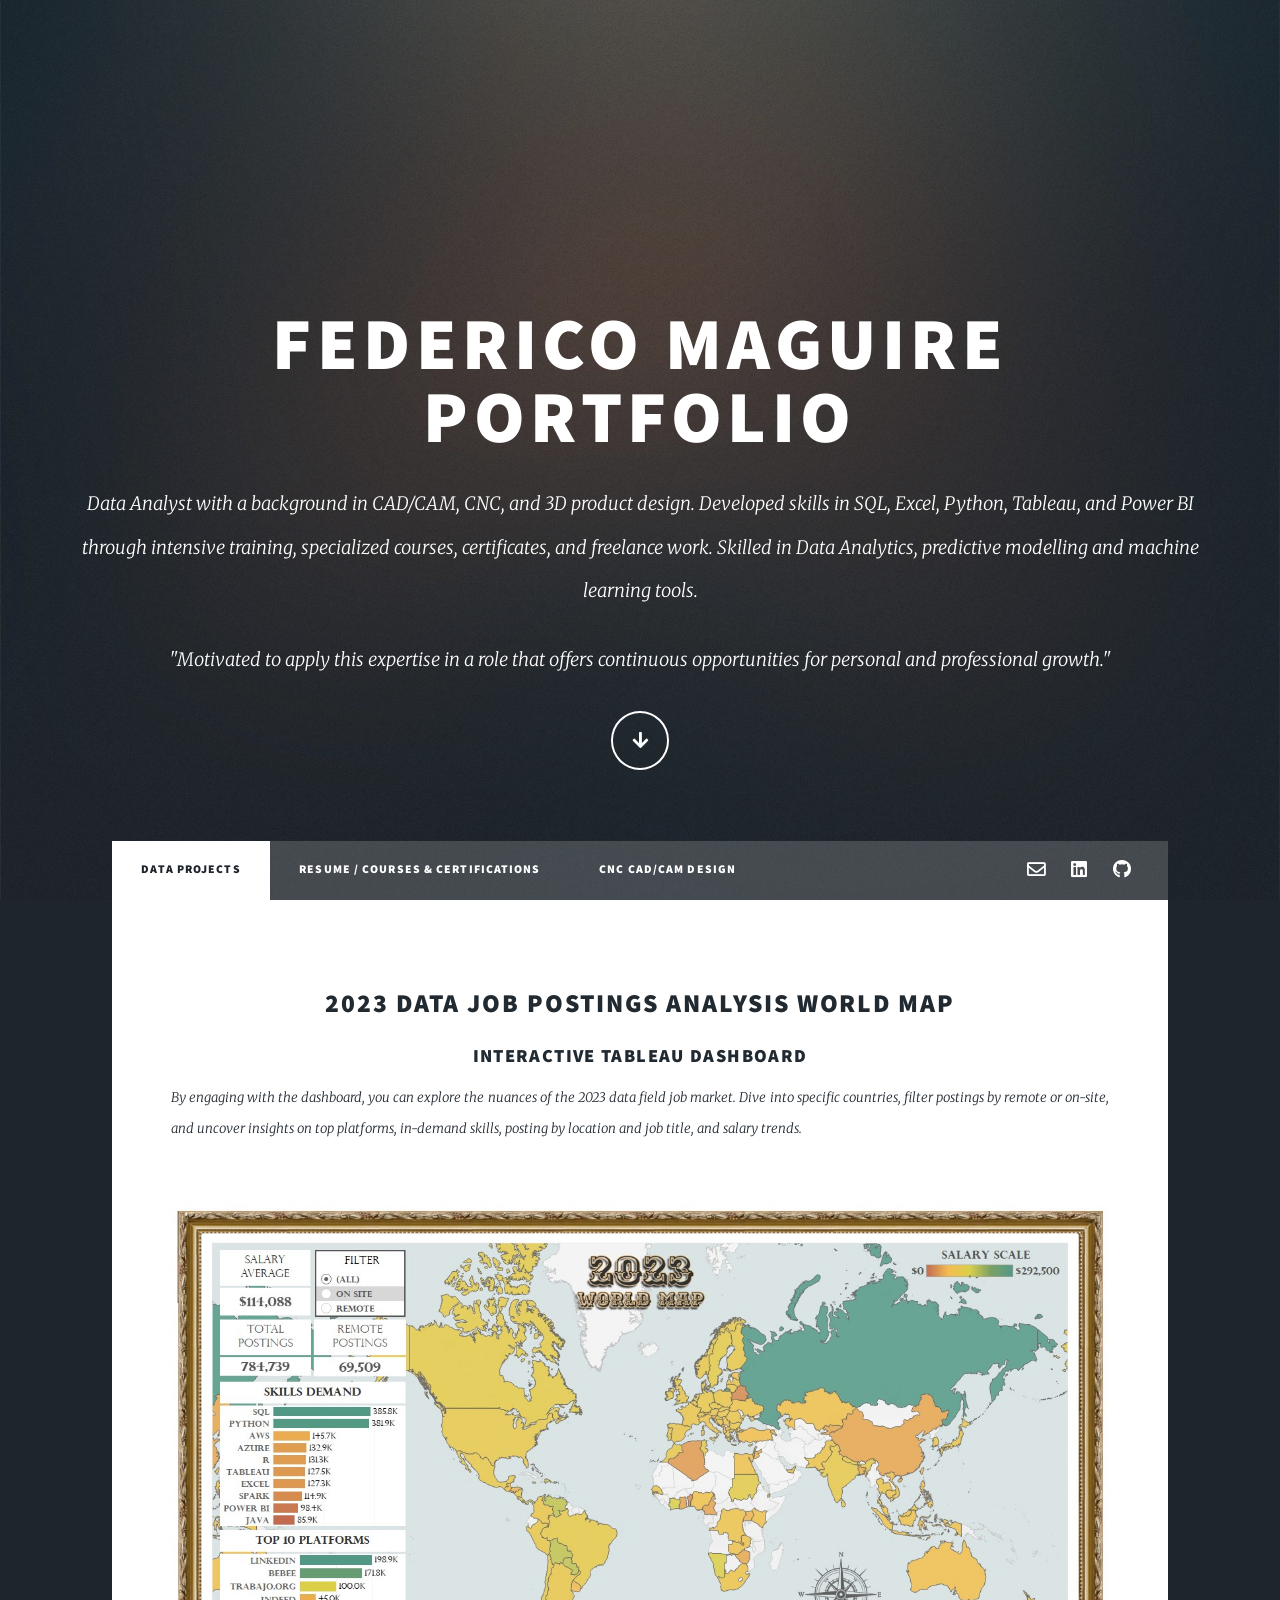
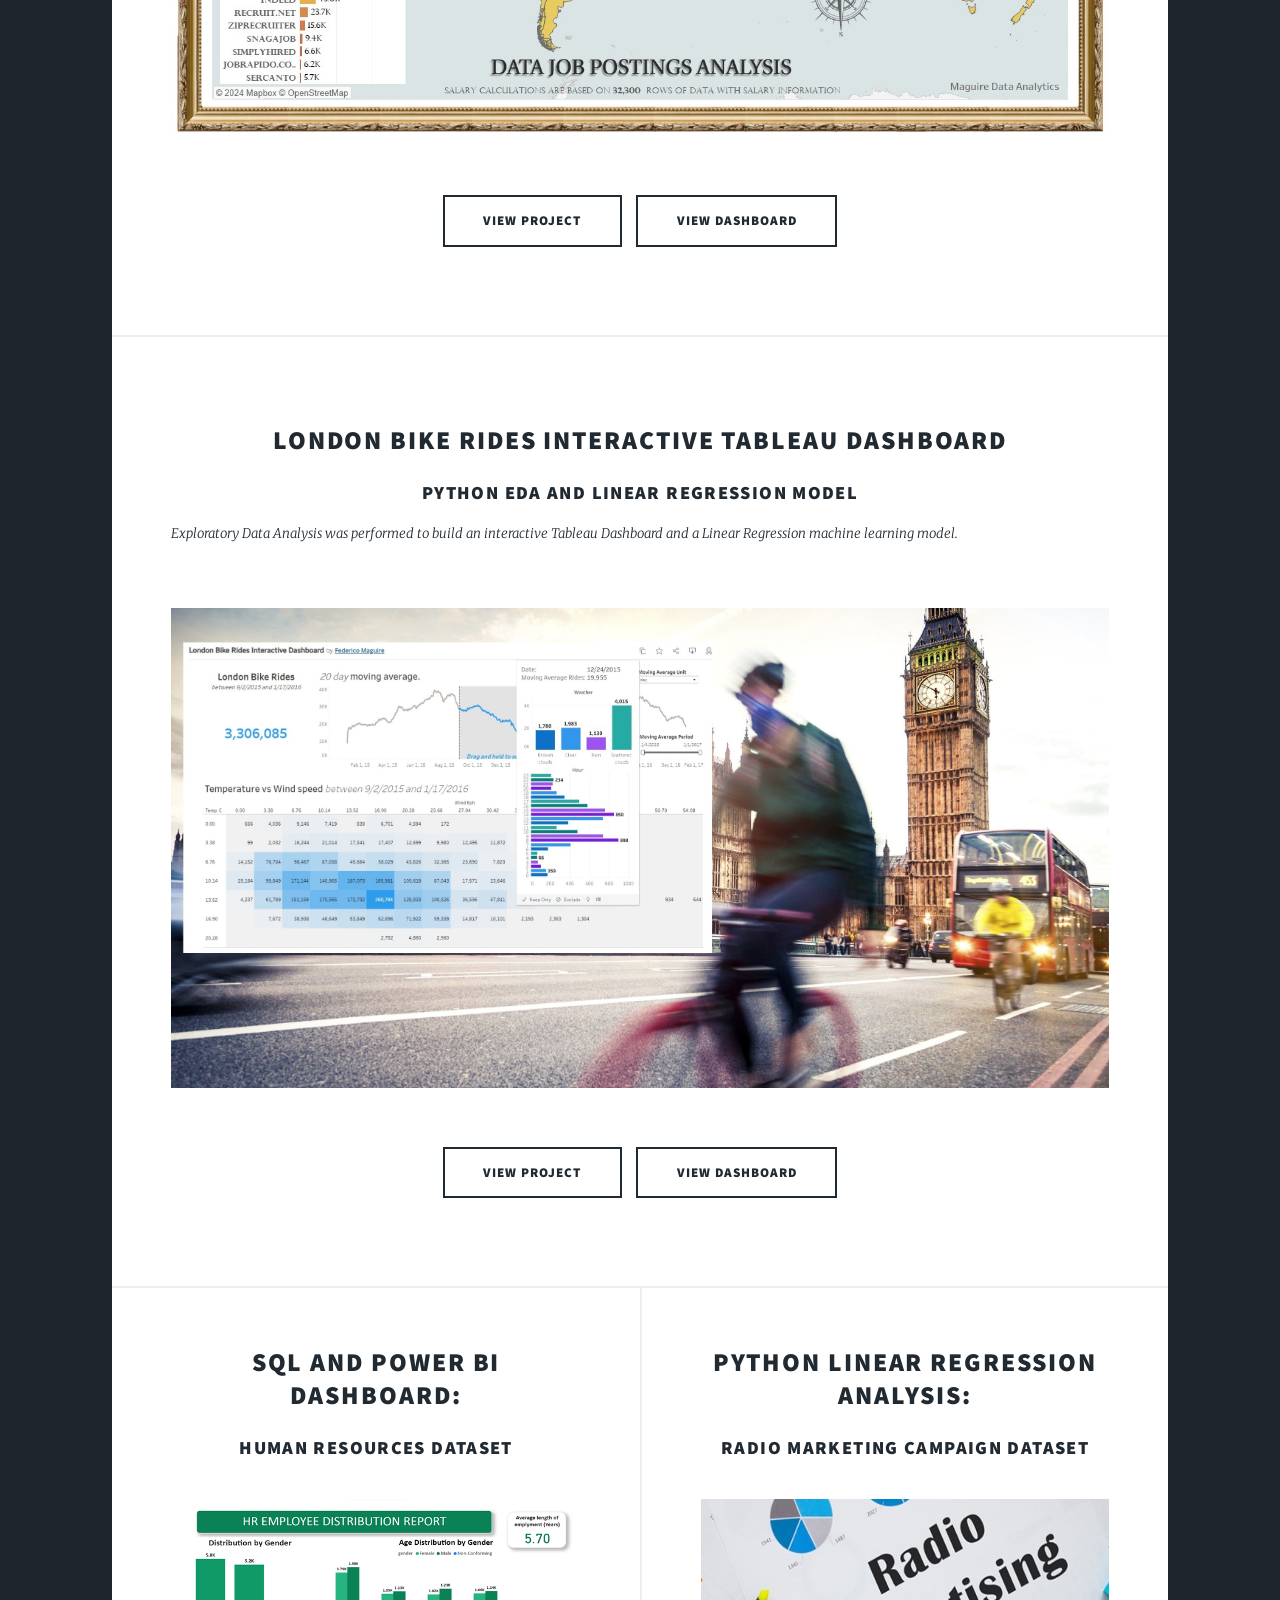
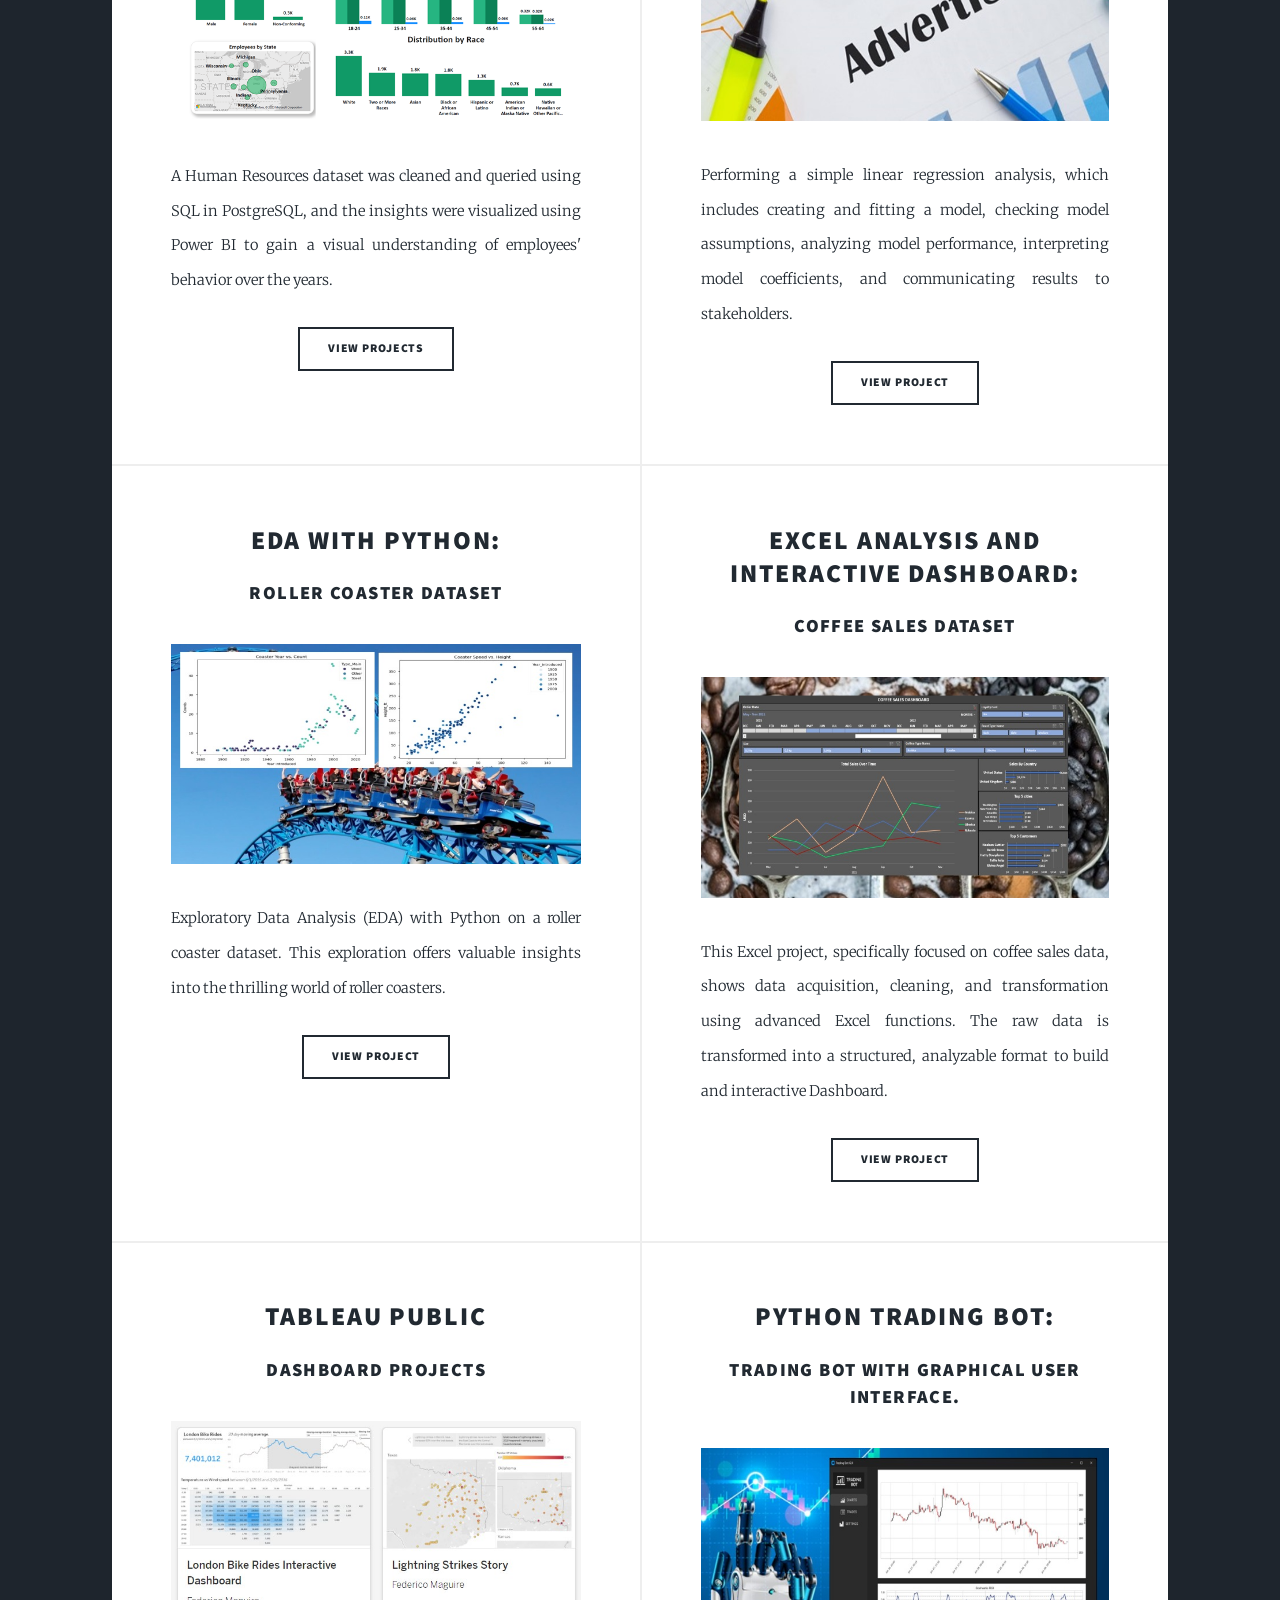
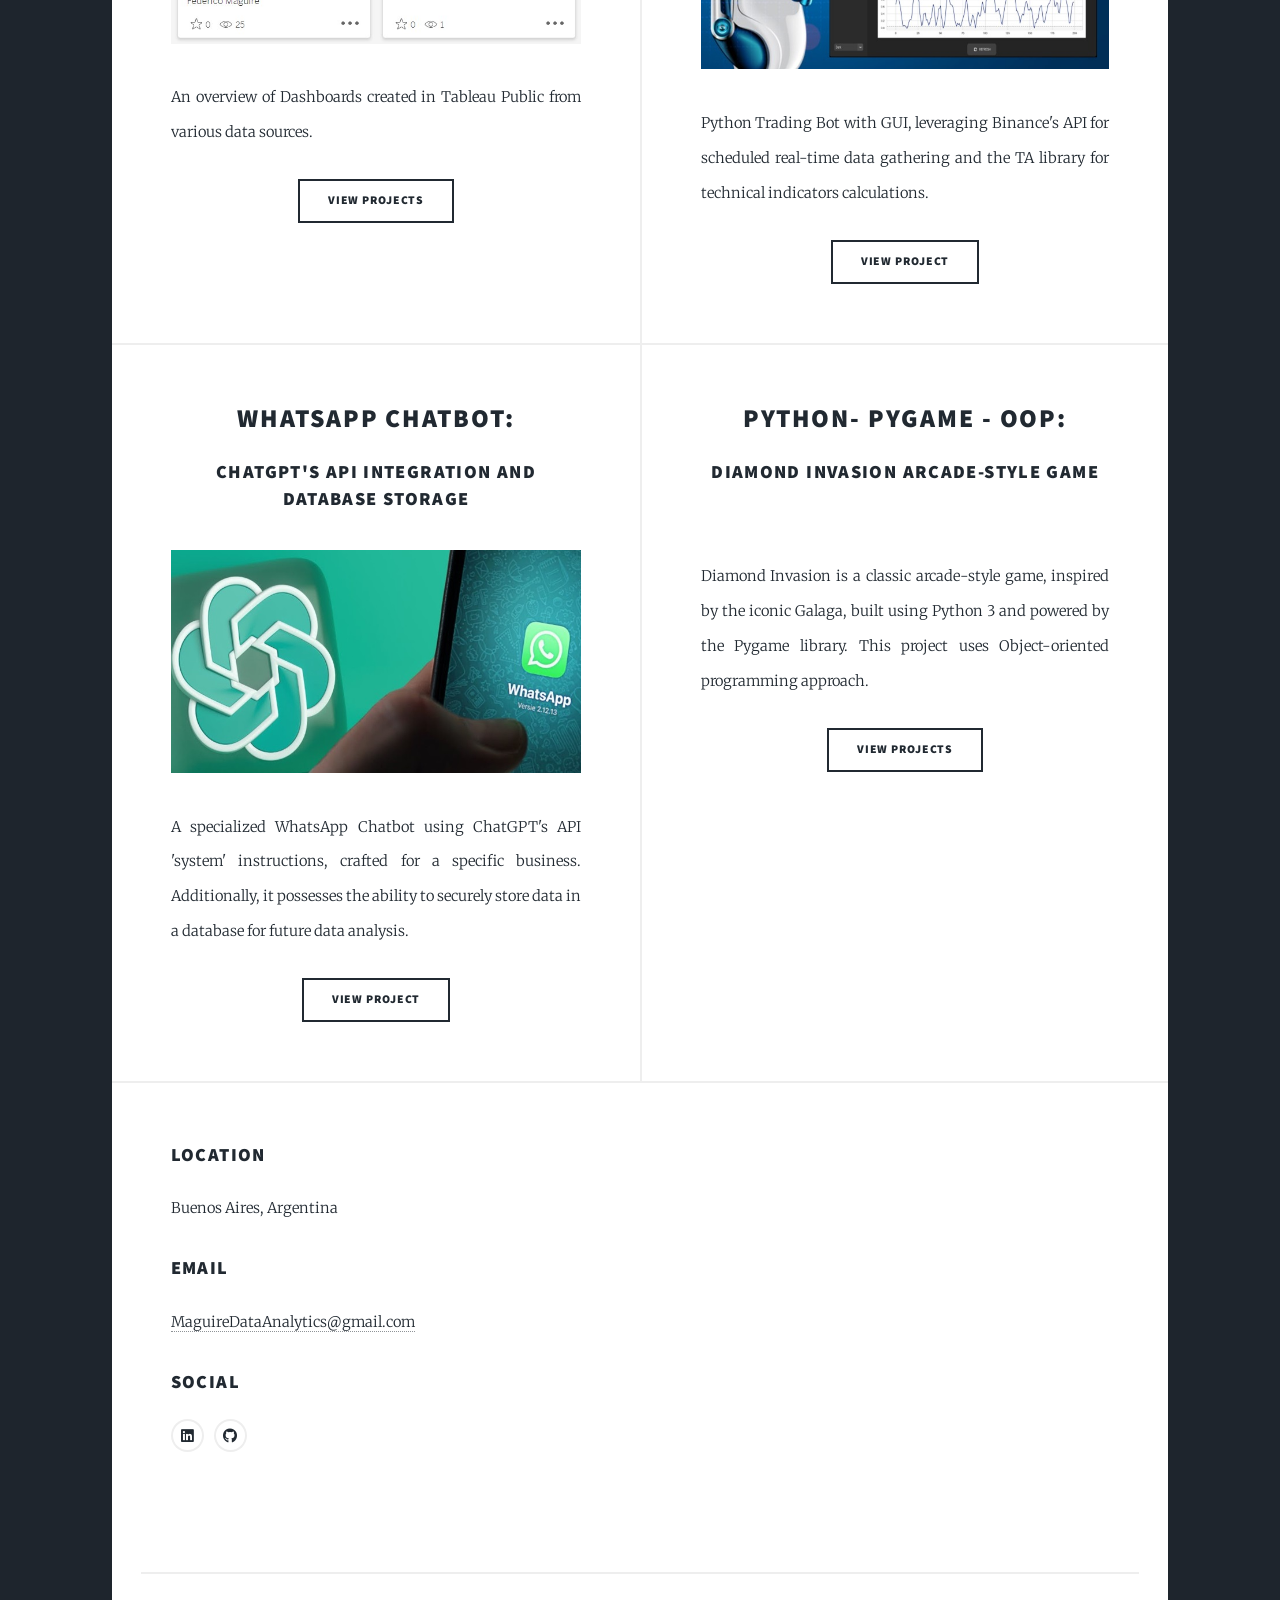
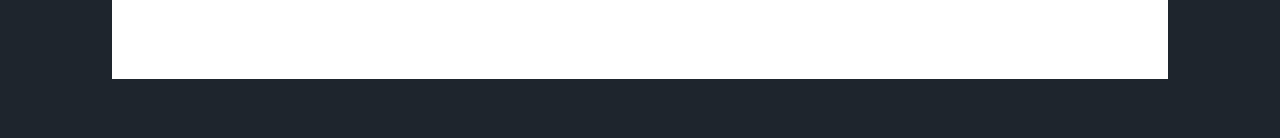
==== index.html @ 718c19b9 "Add files via upload" ====
<!DOCTYPE HTML>
<!--
	Massively by HTML5 UP
	html5up.net | @ajlkn
	Free for personal and commercial use under the CCA 3.0 license (html5up.net/license)
-->
<html>
	<head>
		<title>Federico Maguire Portfolio</title>
		<meta charset="utf-8" />
		<meta name="viewport" content="width=device-width, initial-scale=1, user-scalable=no" />
		<link rel="stylesheet" href="assets/css/main.css" />
		<noscript><link rel="stylesheet" href="assets/css/noscript.css" /></noscript>

	</head>
	<body class="is-preload">

		<!-- Wrapper -->
			<div id="wrapper" class="fade-in">

				<!-- Intro -->
					<div id="intro">
						<h1>Federico Maguire<br />
						Portfolio</h1>
						<p style="text-align: justified;">
							Data Analyst with a background in CAD/CAM, CNC, and 3D product design.
							Developed skills in SQL, Excel, Python, Tableau, and Power BI through intensive training,
							specialized courses, certificates, and freelance work. Skilled in Data Analytics, predictive 
							modelling and machine learning tools.<br>
						</p>
						<p style="text-align: center; font-style: italic;">
							"Motivated to apply this expertise in a role that offers 
							continuous opportunities for personal and professional growth."
						</p>
						<ul class="actions">
							<li><a href="#header" class="button icon solid solo fa-arrow-down scrolly">Continue</a></li>
						</ul>
					</div>

				<!-- Nav -->
					<nav id="nav">
						<ul class="links">
							<li class="active"><a href="index.html">Data Projects</a></li>
							<li><a href="generic.html">Resume / Courses & Certifications</a></li>
							<li><a href="elements.html">CNC CAD/CAM Design</a></li>
						</ul>
						<ul class="icons">
							<li><a href="mailto:MaguireDataAnalytics@gmail.com" class="icon fa-envelope"><span class="label">Email</span></a></li>
							<li><a href="https://www.linkedin.com/in/Federico-Maguire/" class="icon brands alt fa-linkedin"><span class="label">linkedin</span></a></li>
							<li><a href="https://github.com/FedeMaguire" class="icon brands fa-github"><span class="label">GitHub</span></a></li>
							
					</nav>

				<!-- Main -->
					<div id="main">

						<!-- Featured Post -->
							<article class="post featured">
								<header>
									<h2>2023 data JOB POSTINGS ANALYSIS WORLD MAP</a></h2>
									<h3>Interactive Tableau Dashboard</a></h3>
									<p>By engaging with the dashboard, you can explore the nuances of the 2023 data field job market. 
										Dive into specific countries, filter postings by remote or on-site, and uncover insights on top platforms, 
										in-demand skills, posting by location and job title, and salary trends.<br />
									</p>
								</header>
								
								<a class="image main"><img src="images/mapdashboatrd.jpg" alt="" /></a>
								<ul class="actions special">
									<li><a href="https://github.com/FedeMaguire/Luke-Barousse-SQL-Course" class="button large">View Project</a></li>
									<li><a href="https://public.tableau.com/views/2023DatasalariesAnalysis/SalaryaverageMap?:language=en-US&:sid=&:display_count=n&:origin=viz_share_link" class="button large">View Dashboard</a></li>
								</ul>
							</article>

						<!-- Featured Post -->
						<article class="post featured">
							<header>
								<h2>London Bike Rides interactive Tableau Dashboard</a></h2>
								<h3>Python EDA and Linear Regression model</a></h3>
								<p>Exploratory Data Analysis was performed to build an interactive Tableau Dashboard and a Linear Regression machine learning model.<br />
								</p>
							</header>
							<a class="image main"><img src="images/dashboardbike.jpg" alt="" /></a>
							<ul class="actions special">
								<li><a href="https://github.com/FedeMaguire/London-Bikes-Sharing-EDA-Tableau-Regression-Model" class="button large">View Project</a></li>
								<li><a href="https://public.tableau.com/views/LondonBikeRidesInteractiveDashboard_17006937338830/Dashboard1?:language=en-US&:sid=&:display_count=n&:origin=viz_share_link" class="button large">View Dashboard</a></li>
							</ul>
						</article>

						<!-- Posts -->
							<section class="posts">
								<article>
									<header>
										<h2>SQL and Power BI dashboard: </a></h2>
										<h3>Human Resources dataset</a></h3>
									</header>
									<a class="image fit"><img src="images/hrdashboard.png" alt="" /></a>
									<p>A Human Resources dataset was cleaned and queried using SQL in PostgreSQL, and the insights were visualized using Power BI to gain a visual understanding of employees' behavior over the years.</p>
									<ul class="actions special">
										<li><a href="https://github.com/FedeMaguire/HR-Dashboard-PostgreSQL-PowerBI" class="button">View Projects</a></li>
									</ul>
								</article>
								<article>
									<header>
										<h2>Python Linear Regression Analysis:</a></h2>
										<h3>Radio Marketing campaign dataset</a></h3>
									</header>
									<a class="image fit"><img src="images/radiosales.jpg" alt="" /></a>
									<p>Performing a simple linear regression analysis, which includes creating and fitting a model, checking model assumptions, analyzing model performance, interpreting model coefficients, and communicating results to stakeholders.</p>
									<ul class="actions special">
										<li><a href="https://github.com/FedeMaguire/SALES-OLS-linear-regression-MODEL-Python" class="button">View Project</a></li>
									</ul>
								</article>
								<article>
									<header>
										<h2>EDA with Python:</a></h2>
										<h3>Roller Coaster dataset</a></h3>
									</header>
									<a class="image fit"><img src="images/rollercoaster.jpg" alt="" /></a>
									<p>Exploratory Data Analysis (EDA) with Python on a roller coaster dataset. This exploration offers valuable insights into the thrilling world of roller coasters.</p>
									<ul class="actions special">
										<li><a href="https://github.com/FedeMaguire/EDA-Roller-Coaster-Python" class="button">View Project</a></li>
									</ul>
								</article>
								
								<article>
									<header>
										<h2>Excel Analysis and Interactive Dashboard:</a></h2>
										<h3>Coffee Sales dataset</a></h3>
									</header>
									<a class="image fit"><img src="images/coffeesales.jpg" alt="" /></a>
									<p>This Excel project, specifically focused on coffee sales data, shows data acquisition, cleaning, and transformation using advanced Excel functions. The raw data is transformed into a structured, analyzable format to build and interactive Dashboard.</p>
									<ul class="actions special">
										<li><a href="https://github.com/FedeMaguire/Coffee_Sales-Interactive_Dashboard-Excel" class="button">View Project</a></li>
									</ul>
								</article>
								
								<article>
									<header>
										<h2>Tableau Public</a></h2>
										<h3>Dashboard Projects</a></h3>
									</header>
									<a class="image fit"><img src="images/tableaudashboards.jpg" alt="" /></a>
									<p>An overview of Dashboards created in Tableau Public from various data sources.</p>
									<ul class="actions special">
										<li><a href="https://public.tableau.com/app/profile/federico.maguire/vizzes" class="button">View Projects</a></li>
									</ul>
								</article>
								<article>
									<header>
										<h2>Python Trading Bot:</a></h2>
										<h3>Trading Bot with Graphical User Interface.</a></h3>
									</header>
									<a class="image fit"><img src="images/tradingbot.jpg" alt="" /></a>
									<p>Python Trading Bot with GUI, leveraging Binance's API for scheduled real-time data gathering and the TA library for technical indicators calculations.</p>
									<ul class="actions special">
										<li><a href="https://github.com/FedeMaguire/Python-Trading-Bot" class="button">View Project</a></li>
									</ul>
									
								</article>
								<article>
									<header>
										<h2>WhatsApp Chatbot:</a></h2>
										<h3>ChatGPT's API Integration and Database storage</a></h3>
									</header>
									<a class="image fit"><img src="images/chatbot.jpg" alt="" /></a>
									<p>A specialized WhatsApp Chatbot using ChatGPT's API 'system' instructions, crafted for a specific business. Additionally, it possesses the ability to securely store data in a database for future data analysis.</p>
									<ul class="actions special">
										<li><a href="https://github.com/FedeMaguire/Whatsapp-ChatGPT-Chatbot" class="button">View Project</a></li>
									</ul>
								</article>
								<article>
									<header>
										<h2>Python- Pygame - OOP:</a></h2>
										<h3>Diamond Invasion arcade-style game</a></h3>
									</header>
									<a class="image fit"><img src="images/gameplay capture.gif" alt="" /></a>
									<p>Diamond Invasion is a classic arcade-style game, inspired by the iconic Galaga, built using Python 3 and powered by the Pygame library. This project uses Object-oriented programming approach.</p>
									<ul class="actions special">
										<li><a href="https://github.com/FedeMaguire/Diamond_Invasion-Game-" class="button">View Projects</a></li>
									</ul>
								</article>
							</section>

						<section class="split contact">
							<section class="alt">
								<h3>Location</h3>
								<p>Buenos Aires, Argentina</a></p>
								
							</section>
							<section>
								<h3>Email</h3>
								<ul class="icons alt">
									<li><a href="Mailto:MaguireDataAnalytics@gmail.com"><span class="label">MaguireDataAnalytics@gmail.com</span></a></li>
							</section>
							<section>
								<h3>Social</h3>
							<ul class="icons alt">
								<li><a href="https://www.linkedin.com/in/Federico-Maguire" class="icon brands alt fa-linkedin"><span class="label">linkedin</span></a></li>
								<li><a href="https://github.com/FedeMaguire" class="icon brands fa-github"><span class="label">GitHub</span></a></li>
							</ul>
							</section>
						</section>

				<!-- Copyright -->
					<div id="copyright">
						<ul><li>&copy; Untitled</li><li>Design: <a href="https://html5up.net">HTML5 UP</a></li></ul>
					</div>

			</div>

		<!-- Scripts -->
			<script src="assets/js/jquery.min.js"></script>
			<script src="assets/js/jquery.scrollex.min.js"></script>
			<script src="assets/js/jquery.scrolly.min.js"></script>
			<script src="assets/js/browser.min.js"></script>
			<script src="assets/js/breakpoints.min.js"></script>
			<script src="assets/js/util.js"></script>
			<script src="assets/js/main.js"></script>

	</body>
</html>
---- assets/css/main.css ----
@import url(fontawesome-all.min.css);
@import url("https://fonts.googleapis.com/css?family=Merriweather:300,700,300italic,700italic|Source+Sans+Pro:900");

/*
	Massively by HTML5 UP
	html5up.net | @ajlkn
	Free for personal and commercial use under the CCA 3.0 license (html5up.net/license)
*/

html, body, div, span, applet, object,
iframe, h1, h2, h3, h4, h5, h6, p, blockquote,
pre, a, abbr, acronym, address, big, cite,
code, del, dfn, em, img, ins, kbd, q, s, samp,
small, strike, strong, sub, sup, tt, var, b,
u, i, center, dl, dt, dd, ol, ul, li, fieldset,
form, label, legend, table, caption, tbody,
tfoot, thead, tr, th, td, article, aside,
canvas, details, embed, figure, figcaption,
footer, header, hgroup, menu, nav, output, ruby,
section, summary, time, mark, audio, video {
	margin: 0;
	padding: 0;
	border: 0;
	font-size: 100%;
	font: inherit;
	vertical-align: baseline;}

article, aside, details, figcaption, figure,
footer, header, hgroup, menu, nav, section {
	display: block;}

body {
	line-height: 1;
}

ol, ul {
	list-style: none;
}

blockquote, q {
	quotes: none;
}

	blockquote:before, blockquote:after, q:before, q:after {
		content: '';
		content: none;
	}

table {
	border-collapse: collapse;
	border-spacing: 0;
}

body {
	-webkit-text-size-adjust: none;
}

mark {
	background-color: transparent;
	color: inherit;
}

input::-moz-focus-inner {
	border: 0;
	padding: 0;
}

input, select, textarea {
	-moz-appearance: none;
	-webkit-appearance: none;
	-ms-appearance: none;
	appearance: none;
}

/* Basic */

	@-ms-viewport {
		width: device-width;
	}

	body {
		-ms-overflow-style: scrollbar;
	}

	@media screen and (max-width: 480px) {

		html, body {
			min-width: 320px;
		}

	}

	html {
		box-sizing: border-box;
	}

	*, *:before, *:after {
		box-sizing: inherit;
	}

	body {
		background-color: #1e252d;
	}

		body.is-preload *, body.is-preload *:before, body.is-preload *:after {
			-moz-animation: none !important;
			-webkit-animation: none !important;
			-ms-animation: none !important;
			animation: none !important;
			-moz-transition: none !important;
			-webkit-transition: none !important;
			-ms-transition: none !important;
			transition: none !important;
		}

/* Type */

	html {
		font-size: 16pt;
	}

		@media screen and (max-width: 1680px) {

			html {
				font-size: 12pt;
			}

		}

		@media screen and (max-width: 1280px) {

			html {
				font-size: 11pt;
			}

		}

		@media screen and (max-width: 360px) {

			html {
				font-size: 10pt;
			}

		}

	body {
		color: #212931;
	}

	body, input, select, textarea {
		font-family: "Merriweather", Georgia, serif;
		font-weight: 300;
		font-size: 1rem;
		line-height: 2.375;
	}

	a {
		-moz-transition: color 0.2s ease-in-out, background-color 0.2s ease-in-out, border-color 0.2s ease-in-out, box-shadow 0.2s ease-in-out;
		-webkit-transition: color 0.2s ease-in-out, background-color 0.2s ease-in-out, border-color 0.2s ease-in-out, box-shadow 0.2s ease-in-out;
		-ms-transition: color 0.2s ease-in-out, background-color 0.2s ease-in-out, border-color 0.2s ease-in-out, box-shadow 0.2s ease-in-out;
		transition: color 0.2s ease-in-out, background-color 0.2s ease-in-out, border-color 0.2s ease-in-out, box-shadow 0.2s ease-in-out;
		border-bottom: dotted 1px;
		text-decoration: none;
	}

		a:hover {
			border-bottom-color: transparent;
		}

	strong, b {
		font-weight: 600;
	}

	em, i {
		font-style: italic;
	}

	p {
		text-align: justify;
		margin: 0 0 2rem 0;
	}

	h1, h2, h3, h4, h5, h6 {
		font-family: "Source Sans Pro", Helvetica, sans-serif;
		font-weight: 900;
		line-height: 1.5;
		letter-spacing: 0.075em;
		text-transform: uppercase;
		margin: 0 0 1rem 0;
	}

		h1 a, h2 a, h3 a, h4 a, h5 a, h6 a {
			border-bottom: 0;
			color: inherit;
			text-decoration: none;
		}

	h1 {
		font-size: 4rem;
		line-height: 1.1;
		margin: 0 0 2rem 0;
	}

	h2 {
		font-size: 1.75rem;
		line-height: 1.3;
		margin: 0 0 1.5rem 0;
	}

	h3 {
		font-size: 1.25rem;
		margin: 0 0 1.5rem 0;
	}

	h4 {
		font-size: 1rem;
	}

	h5 {
		font-size: 0.9rem;
	}

	h6 {
		font-size: 0.8rem;
	}

	sub {
		font-size: 0.8rem;
		position: relative;
		top: 0.5rem;
	}

	sup {
		font-size: 0.8rem;
		position: relative;
		top: -0.5rem;
	}

	blockquote {
		border-left: solid 4px;
		font-style: italic;
		margin: 0 0 2rem 0;
		padding: 0.5rem 0 0.5rem 2rem;
	}

	code {
		border: solid 2px;
		font-family: "Courier New", monospace;
		font-size: 0.9rem;
		margin: 0 0.25rem;
		padding: 0.25rem 0.65rem;
	}

	pre {
		-webkit-overflow-scrolling: touch;
		font-family: "Courier New", monospace;
		font-size: 0.9rem;
		margin: 0 0 2rem 0;
	}

		pre code {
			display: block;
			line-height: 1.75;
			padding: 1rem 1.5rem;
			overflow-x: auto;
		}

	hr {
		border: 0;
		border-bottom: solid 2px;
		margin: 3rem 0;
	}

		hr.major {
			margin: 5rem 0;
		}

	.align-left {
		text-align: left;
	}

	.align-center {
		text-align: center;
	}

	.align-right {
		text-align: right;
	}

	input, select, textarea {
		color: #212931;
	}

	a {
		color: #212931;
		border-bottom-color: rgba(33, 41, 49, 0.5);
	}

		a:hover {
			border-bottom-color: transparent;
			color: #18bfef !important;
		}

	strong, b {
		color: #212931;
	}

	h1, h2, h3, h4, h5, h6 {
		color: #212931;
	}

	blockquote {
		border-left-color: #eeeeee;
	}

	code {
		background: rgba(220, 220, 220, 0.25);
		border-color: #eeeeee;
	}

	hr {
		border-bottom-color: #eeeeee;
	}

/* Row */

	.row {
		display: flex;
		flex-wrap: wrap;
		box-sizing: border-box;
		align-items: stretch;
	}

		.row > * {
			box-sizing: border-box;
		}

		.row.gtr-uniform > * > :last-child {
			margin-bottom: 0;
		}

		.row.aln-left {
			justify-content: flex-start;
		}

		.row.aln-center {
			justify-content: center;
		}

		.row.aln-right {
			justify-content: flex-end;
		}

		.row.aln-top {
			align-items: flex-start;
		}

		.row.aln-middle {
			align-items: center;
		}

		.row.aln-bottom {
			align-items: flex-end;
		}

		.row > .imp {
			order: -1;
		}

		.row > .col-1 {
			width: 8.33333%;
		}

		.row > .off-1 {
			margin-left: 8.33333%;
		}

		.row > .col-2 {
			width: 16.66667%;
		}

		.row > .off-2 {
			margin-left: 16.66667%;
		}

		.row > .col-3 {
			width: 25%;
		}

		.row > .off-3 {
			margin-left: 25%;
		}

		.row > .col-4 {
			width: 33.33333%;
		}

		.row > .off-4 {
			margin-left: 33.33333%;
		}

		.row > .col-5 {
			width: 41.66667%;
		}

		.row > .off-5 {
			margin-left: 41.66667%;
		}

		.row > .col-6 {
			width: 50%;
		}

		.row > .off-6 {
			margin-left: 50%;
		}

		.row > .col-7 {
			width: 58.33333%;
		}

		.row > .off-7 {
			margin-left: 58.33333%;
		}

		.row > .col-8 {
			width: 66.66667%;
		}

		.row > .off-8 {
			margin-left: 66.66667%;
		}

		.row > .col-9 {
			width: 75%;
		}

		.row > .off-9 {
			margin-left: 75%;
		}

		.row > .col-10 {
			width: 83.33333%;
		}

		.row > .off-10 {
			margin-left: 83.33333%;
		}

		.row > .col-11 {
			width: 91.66667%;
		}

		.row > .off-11 {
			margin-left: 91.66667%;
		}

		.row > .col-12 {
			width: 100%;
		}

		.row > .off-12 {
			margin-left: 100%;
		}

		.row.gtr-0 {
			margin-top: 0;
			margin-left: 0rem;
		}

			.row.gtr-0 > * {
				padding: 0 0 0 0rem;
			}

			.row.gtr-0.gtr-uniform {
				margin-top: 0rem;
			}

				.row.gtr-0.gtr-uniform > * {
					padding-top: 0rem;
				}

		.row.gtr-25 {
			margin-top: 0;
			margin-left: -0.375rem;
		}

			.row.gtr-25 > * {
				padding: 0 0 0 0.375rem;
			}

			.row.gtr-25.gtr-uniform {
				margin-top: -0.375rem;
			}

				.row.gtr-25.gtr-uniform > * {
					padding-top: 0.375rem;
				}

		.row.gtr-50 {
			margin-top: 0;
			margin-left: -0.75rem;
		}

			.row.gtr-50 > * {
				padding: 0 0 0 0.75rem;
			}

			.row.gtr-50.gtr-uniform {
				margin-top: -0.75rem;
			}

				.row.gtr-50.gtr-uniform > * {
					padding-top: 0.75rem;
				}

		.row {
			margin-top: 0;
			margin-left: -1.5rem;
		}

			.row > * {
				padding: 0 0 0 1.5rem;
			}

			.row.gtr-uniform {
				margin-top: -1.5rem;
			}

				.row.gtr-uniform > * {
					padding-top: 1.5rem;
				}

		.row.gtr-150 {
			margin-top: 0;
			margin-left: -2.25rem;
		}

			.row.gtr-150 > * {
				padding: 0 0 0 2.25rem;
			}

			.row.gtr-150.gtr-uniform {
				margin-top: -2.25rem;
			}

				.row.gtr-150.gtr-uniform > * {
					padding-top: 2.25rem;
				}

		.row.gtr-200 {
			margin-top: 0;
			margin-left: -3rem;
		}

			.row.gtr-200 > * {
				padding: 0 0 0 3rem;
			}

			.row.gtr-200.gtr-uniform {
				margin-top: -3rem;
			}

				.row.gtr-200.gtr-uniform > * {
					padding-top: 3rem;
				}

		@media screen and (max-width: 1680px) {

			.row {
				display: flex;
				flex-wrap: wrap;
				box-sizing: border-box;
				align-items: stretch;
			}

				.row > * {
					box-sizing: border-box;
				}

				.row.gtr-uniform > * > :last-child {
					margin-bottom: 0;
				}

				.row.aln-left {
					justify-content: flex-start;
				}

				.row.aln-center {
					justify-content: center;
				}

				.row.aln-right {
					justify-content: flex-end;
				}

				.row.aln-top {
					align-items: flex-start;
				}

				.row.aln-middle {
					align-items: center;
				}

				.row.aln-bottom {
					align-items: flex-end;
				}

				.row > .imp-xlarge {
					order: -1;
				}

				.row > .col-1-xlarge {
					width: 8.33333%;
				}

				.row > .off-1-xlarge {
					margin-left: 8.33333%;
				}

				.row > .col-2-xlarge {
					width: 16.66667%;
				}

				.row > .off-2-xlarge {
					margin-left: 16.66667%;
				}

				.row > .col-3-xlarge {
					width: 25%;
				}

				.row > .off-3-xlarge {
					margin-left: 25%;
				}

				.row > .col-4-xlarge {
					width: 33.33333%;
				}

				.row > .off-4-xlarge {
					margin-left: 33.33333%;
				}

				.row > .col-5-xlarge {
					width: 41.66667%;
				}

				.row > .off-5-xlarge {
					margin-left: 41.66667%;
				}

				.row > .col-6-xlarge {
					width: 50%;
				}

				.row > .off-6-xlarge {
					margin-left: 50%;
				}

				.row > .col-7-xlarge {
					width: 58.33333%;
				}

				.row > .off-7-xlarge {
					margin-left: 58.33333%;
				}

				.row > .col-8-xlarge {
					width: 66.66667%;
				}

				.row > .off-8-xlarge {
					margin-left: 66.66667%;
				}

				.row > .col-9-xlarge {
					width: 75%;
				}

				.row > .off-9-xlarge {
					margin-left: 75%;
				}

				.row > .col-10-xlarge {
					width: 83.33333%;
				}

				.row > .off-10-xlarge {
					margin-left: 83.33333%;
				}

				.row > .col-11-xlarge {
					width: 91.66667%;
				}

				.row > .off-11-xlarge {
					margin-left: 91.66667%;
				}

				.row > .col-12-xlarge {
					width: 100%;
				}

				.row > .off-12-xlarge {
					margin-left: 100%;
				}

				.row.gtr-0 {
					margin-top: 0;
					margin-left: 0rem;
				}

					.row.gtr-0 > * {
						padding: 0 0 0 0rem;
					}

					.row.gtr-0.gtr-uniform {
						margin-top: 0rem;
					}

						.row.gtr-0.gtr-uniform > * {
							padding-top: 0rem;
						}

				.row.gtr-25 {
					margin-top: 0;
					margin-left: -0.375rem;
				}

					.row.gtr-25 > * {
						padding: 0 0 0 0.375rem;
					}

					.row.gtr-25.gtr-uniform {
						margin-top: -0.375rem;
					}

						.row.gtr-25.gtr-uniform > * {
							padding-top: 0.375rem;
						}

				.row.gtr-50 {
					margin-top: 0;
					margin-left: -0.75rem;
				}

					.row.gtr-50 > * {
						padding: 0 0 0 0.75rem;
					}

					.row.gtr-50.gtr-uniform {
						margin-top: -0.75rem;
					}

						.row.gtr-50.gtr-uniform > * {
							padding-top: 0.75rem;
						}

				.row {
					margin-top: 0;
					margin-left: -1.5rem;
				}

					.row > * {
						padding: 0 0 0 1.5rem;
					}

					.row.gtr-uniform {
						margin-top: -1.5rem;
					}

						.row.gtr-uniform > * {
							padding-top: 1.5rem;
						}

				.row.gtr-150 {
					margin-top: 0;
					margin-left: -2.25rem;
				}

					.row.gtr-150 > * {
						padding: 0 0 0 2.25rem;
					}

					.row.gtr-150.gtr-uniform {
						margin-top: -2.25rem;
					}

						.row.gtr-150.gtr-uniform > * {
							padding-top: 2.25rem;
						}

				.row.gtr-200 {
					margin-top: 0;
					margin-left: -3rem;
				}

					.row.gtr-200 > * {
						padding: 0 0 0 3rem;
					}

					.row.gtr-200.gtr-uniform {
						margin-top: -3rem;
					}

						.row.gtr-200.gtr-uniform > * {
							padding-top: 3rem;
						}

		}

		@media screen and (max-width: 1280px) {

			.row {
				display: flex;
				flex-wrap: wrap;
				box-sizing: border-box;
				align-items: stretch;
			}

				.row > * {
					box-sizing: border-box;
				}

				.row.gtr-uniform > * > :last-child {
					margin-bottom: 0;
				}

				.row.aln-left {
					justify-content: flex-start;
				}

				.row.aln-center {
					justify-content: center;
				}

				.row.aln-right {
					justify-content: flex-end;
				}

				.row.aln-top {
					align-items: flex-start;
				}

				.row.aln-middle {
					align-items: center;
				}

				.row.aln-bottom {
					align-items: flex-end;
				}

				.row > .imp-large {
					order: -1;
				}

				.row > .col-1-large {
					width: 8.33333%;
				}

				.row > .off-1-large {
					margin-left: 8.33333%;
				}

				.row > .col-2-large {
					width: 16.66667%;
				}

				.row > .off-2-large {
					margin-left: 16.66667%;
				}

				.row > .col-3-large {
					width: 25%;
				}

				.row > .off-3-large {
					margin-left: 25%;
				}

				.row > .col-4-large {
					width: 33.33333%;
				}

				.row > .off-4-large {
					margin-left: 33.33333%;
				}

				.row > .col-5-large {
					width: 41.66667%;
				}

				.row > .off-5-large {
					margin-left: 41.66667%;
				}

				.row > .col-6-large {
					width: 50%;
				}

				.row > .off-6-large {
					margin-left: 50%;
				}

				.row > .col-7-large {
					width: 58.33333%;
				}

				.row > .off-7-large {
					margin-left: 58.33333%;
				}

				.row > .col-8-large {
					width: 66.66667%;
				}

				.row > .off-8-large {
					margin-left: 66.66667%;
				}

				.row > .col-9-large {
					width: 75%;
				}

				.row > .off-9-large {
					margin-left: 75%;
				}

				.row > .col-10-large {
					width: 83.33333%;
				}

				.row > .off-10-large {
					margin-left: 83.33333%;
				}

				.row > .col-11-large {
					width: 91.66667%;
				}

				.row > .off-11-large {
					margin-left: 91.66667%;
				}

				.row > .col-12-large {
					width: 100%;
				}

				.row > .off-12-large {
					margin-left: 100%;
				}

				.row.gtr-0 {
					margin-top: 0;
					margin-left: 0rem;
				}

					.row.gtr-0 > * {
						padding: 0 0 0 0rem;
					}

					.row.gtr-0.gtr-uniform {
						margin-top: 0rem;
					}

						.row.gtr-0.gtr-uniform > * {
							padding-top: 0rem;
						}

				.row.gtr-25 {
					margin-top: 0;
					margin-left: -0.375rem;
				}

					.row.gtr-25 > * {
						padding: 0 0 0 0.375rem;
					}

					.row.gtr-25.gtr-uniform {
						margin-top: -0.375rem;
					}

						.row.gtr-25.gtr-uniform > * {
							padding-top: 0.375rem;
						}

				.row.gtr-50 {
					margin-top: 0;
					margin-left: -0.75rem;
				}

					.row.gtr-50 > * {
						padding: 0 0 0 0.75rem;
					}

					.row.gtr-50.gtr-uniform {
						margin-top: -0.75rem;
					}

						.row.gtr-50.gtr-uniform > * {
							padding-top: 0.75rem;
						}

				.row {
					margin-top: 0;
					margin-left: -1.5rem;
				}

					.row > * {
						padding: 0 0 0 1.5rem;
					}

					.row.gtr-uniform {
						margin-top: -1.5rem;
					}

						.row.gtr-uniform > * {
							padding-top: 1.5rem;
						}

				.row.gtr-150 {
					margin-top: 0;
					margin-left: -2.25rem;
				}

					.row.gtr-150 > * {
						padding: 0 0 0 2.25rem;
					}

					.row.gtr-150.gtr-uniform {
						margin-top: -2.25rem;
					}

						.row.gtr-150.gtr-uniform > * {
							padding-top: 2.25rem;
						}

				.row.gtr-200 {
					margin-top: 0;
					margin-left: -3rem;
				}

					.row.gtr-200 > * {
						padding: 0 0 0 3rem;
					}

					.row.gtr-200.gtr-uniform {
						margin-top: -3rem;
					}

						.row.gtr-200.gtr-uniform > * {
							padding-top: 3rem;
						}

		}

		@media screen and (max-width: 980px) {

			.row {
				display: flex;
				flex-wrap: wrap;
				box-sizing: border-box;
				align-items: stretch;
			}

				.row > * {
					box-sizing: border-box;
				}

				.row.gtr-uniform > * > :last-child {
					margin-bottom: 0;
				}

				.row.aln-left {
					justify-content: flex-start;
				}

				.row.aln-center {
					justify-content: center;
				}

				.row.aln-right {
					justify-content: flex-end;
				}

				.row.aln-top {
					align-items: flex-start;
				}

				.row.aln-middle {
					align-items: center;
				}

				.row.aln-bottom {
					align-items: flex-end;
				}

				.row > .imp-medium {
					order: -1;
				}

				.row > .col-1-medium {
					width: 8.33333%;
				}

				.row > .off-1-medium {
					margin-left: 8.33333%;
				}

				.row > .col-2-medium {
					width: 16.66667%;
				}

				.row > .off-2-medium {
					margin-left: 16.66667%;
				}

				.row > .col-3-medium {
					width: 25%;
				}

				.row > .off-3-medium {
					margin-left: 25%;
				}

				.row > .col-4-medium {
					width: 33.33333%;
				}

				.row > .off-4-medium {
					margin-left: 33.33333%;
				}

				.row > .col-5-medium {
					width: 41.66667%;
				}

				.row > .off-5-medium {
					margin-left: 41.66667%;
				}

				.row > .col-6-medium {
					width: 50%;
				}

				.row > .off-6-medium {
					margin-left: 50%;
				}

				.row > .col-7-medium {
					width: 58.33333%;
				}

				.row > .off-7-medium {
					margin-left: 58.33333%;
				}

				.row > .col-8-medium {
					width: 66.66667%;
				}

				.row > .off-8-medium {
					margin-left: 66.66667%;
				}

				.row > .col-9-medium {
					width: 75%;
				}

				.row > .off-9-medium {
					margin-left: 75%;
				}

				.row > .col-10-medium {
					width: 83.33333%;
				}

				.row > .off-10-medium {
					margin-left: 83.33333%;
				}

				.row > .col-11-medium {
					width: 91.66667%;
				}

				.row > .off-11-medium {
					margin-left: 91.66667%;
				}

				.row > .col-12-medium {
					width: 100%;
				}

				.row > .off-12-medium {
					margin-left: 100%;
				}

				.row.gtr-0 {
					margin-top: 0;
					margin-left: 0rem;
				}

					.row.gtr-0 > * {
						padding: 0 0 0 0rem;
					}

					.row.gtr-0.gtr-uniform {
						margin-top: 0rem;
					}

						.row.gtr-0.gtr-uniform > * {
							padding-top: 0rem;
						}

				.row.gtr-25 {
					margin-top: 0;
					margin-left: -0.375rem;
				}

					.row.gtr-25 > * {
						padding: 0 0 0 0.375rem;
					}

					.row.gtr-25.gtr-uniform {
						margin-top: -0.375rem;
					}

						.row.gtr-25.gtr-uniform > * {
							padding-top: 0.375rem;
						}

				.row.gtr-50 {
					margin-top: 0;
					margin-left: -0.75rem;
				}

					.row.gtr-50 > * {
						padding: 0 0 0 0.75rem;
					}

					.row.gtr-50.gtr-uniform {
						margin-top: -0.75rem;
					}

						.row.gtr-50.gtr-uniform > * {
							padding-top: 0.75rem;
						}

				.row {
					margin-top: 0;
					margin-left: -1.5rem;
				}

					.row > * {
						padding: 0 0 0 1.5rem;
					}

					.row.gtr-uniform {
						margin-top: -1.5rem;
					}

						.row.gtr-uniform > * {
							padding-top: 1.5rem;
						}

				.row.gtr-150 {
					margin-top: 0;
					margin-left: -2.25rem;
				}

					.row.gtr-150 > * {
						padding: 0 0 0 2.25rem;
					}

					.row.gtr-150.gtr-uniform {
						margin-top: -2.25rem;
					}

						.row.gtr-150.gtr-uniform > * {
							padding-top: 2.25rem;
						}

				.row.gtr-200 {
					margin-top: 0;
					margin-left: -3rem;
				}

					.row.gtr-200 > * {
						padding: 0 0 0 3rem;
					}

					.row.gtr-200.gtr-uniform {
						margin-top: -3rem;
					}

						.row.gtr-200.gtr-uniform > * {
							padding-top: 3rem;
						}

		}

		@media screen and (max-width: 736px) {

			.row {
				display: flex;
				flex-wrap: wrap;
				box-sizing: border-box;
				align-items: stretch;
			}

				.row > * {
					box-sizing: border-box;
				}

				.row.gtr-uniform > * > :last-child {
					margin-bottom: 0;
				}

				.row.aln-left {
					justify-content: flex-start;
				}

				.row.aln-center {
					justify-content: center;
				}

				.row.aln-right {
					justify-content: flex-end;
				}

				.row.aln-top {
					align-items: flex-start;
				}

				.row.aln-middle {
					align-items: center;
				}

				.row.aln-bottom {
					align-items: flex-end;
				}

				.row > .imp-small {
					order: -1;
				}

				.row > .col-1-small {
					width: 8.33333%;
				}

				.row > .off-1-small {
					margin-left: 8.33333%;
				}

				.row > .col-2-small {
					width: 16.66667%;
				}

				.row > .off-2-small {
					margin-left: 16.66667%;
				}

				.row > .col-3-small {
					width: 25%;
				}

				.row > .off-3-small {
					margin-left: 25%;
				}

				.row > .col-4-small {
					width: 33.33333%;
				}

				.row > .off-4-small {
					margin-left: 33.33333%;
				}

				.row > .col-5-small {
					width: 41.66667%;
				}

				.row > .off-5-small {
					margin-left: 41.66667%;
				}

				.row > .col-6-small {
					width: 50%;
				}

				.row > .off-6-small {
					margin-left: 50%;
				}

				.row > .col-7-small {
					width: 58.33333%;
				}

				.row > .off-7-small {
					margin-left: 58.33333%;
				}

				.row > .col-8-small {
					width: 66.66667%;
				}

				.row > .off-8-small {
					margin-left: 66.66667%;
				}

				.row > .col-9-small {
					width: 75%;
				}

				.row > .off-9-small {
					margin-left: 75%;
				}

				.row > .col-10-small {
					width: 83.33333%;
				}

				.row > .off-10-small {
					margin-left: 83.33333%;
				}

				.row > .col-11-small {
					width: 91.66667%;
				}

				.row > .off-11-small {
					margin-left: 91.66667%;
				}

				.row > .col-12-small {
					width: 100%;
				}

				.row > .off-12-small {
					margin-left: 100%;
				}

				.row.gtr-0 {
					margin-top: 0;
					margin-left: 0rem;
				}

					.row.gtr-0 > * {
						padding: 0 0 0 0rem;
					}

					.row.gtr-0.gtr-uniform {
						margin-top: 0rem;
					}

						.row.gtr-0.gtr-uniform > * {
							padding-top: 0rem;
						}

				.row.gtr-25 {
					margin-top: 0;
					margin-left: -0.375rem;
				}

					.row.gtr-25 > * {
						padding: 0 0 0 0.375rem;
					}

					.row.gtr-25.gtr-uniform {
						margin-top: -0.375rem;
					}

						.row.gtr-25.gtr-uniform > * {
							padding-top: 0.375rem;
						}

				.row.gtr-50 {
					margin-top: 0;
					margin-left: -0.75rem;
				}

					.row.gtr-50 > * {
						padding: 0 0 0 0.75rem;
					}

					.row.gtr-50.gtr-uniform {
						margin-top: -0.75rem;
					}

						.row.gtr-50.gtr-uniform > * {
							padding-top: 0.75rem;
						}

				.row {
					margin-top: 0;
					margin-left: -1.5rem;
				}

					.row > * {
						padding: 0 0 0 1.5rem;
					}

					.row.gtr-uniform {
						margin-top: -1.5rem;
					}

						.row.gtr-uniform > * {
							padding-top: 1.5rem;
						}

				.row.gtr-150 {
					margin-top: 0;
					margin-left: -2.25rem;
				}

					.row.gtr-150 > * {
						padding: 0 0 0 2.25rem;
					}

					.row.gtr-150.gtr-uniform {
						margin-top: -2.25rem;
					}

						.row.gtr-150.gtr-uniform > * {
							padding-top: 2.25rem;
						}

				.row.gtr-200 {
					margin-top: 0;
					margin-left: -3rem;
				}

					.row.gtr-200 > * {
						padding: 0 0 0 3rem;
					}

					.row.gtr-200.gtr-uniform {
						margin-top: -3rem;
					}

						.row.gtr-200.gtr-uniform > * {
							padding-top: 3rem;
						}

		}

		@media screen and (max-width: 480px) {

			.row {
				display: flex;
				flex-wrap: wrap;
				box-sizing: border-box;
				align-items: stretch;
			}

				.row > * {
					box-sizing: border-box;
				}

				.row.gtr-uniform > * > :last-child {
					margin-bottom: 0;
				}

				.row.aln-left {
					justify-content: flex-start;
				}

				.row.aln-center {
					justify-content: center;
				}

				.row.aln-right {
					justify-content: flex-end;
				}

				.row.aln-top {
					align-items: flex-start;
				}

				.row.aln-middle {
					align-items: center;
				}

				.row.aln-bottom {
					align-items: flex-end;
				}

				.row > .imp-xsmall {
					order: -1;
				}

				.row > .col-1-xsmall {
					width: 8.33333%;
				}

				.row > .off-1-xsmall {
					margin-left: 8.33333%;
				}

				.row > .col-2-xsmall {
					width: 16.66667%;
				}

				.row > .off-2-xsmall {
					margin-left: 16.66667%;
				}

				.row > .col-3-xsmall {
					width: 25%;
				}

				.row > .off-3-xsmall {
					margin-left: 25%;
				}

				.row > .col-4-xsmall {
					width: 33.33333%;
				}

				.row > .off-4-xsmall {
					margin-left: 33.33333%;
				}

				.row > .col-5-xsmall {
					width: 41.66667%;
				}

				.row > .off-5-xsmall {
					margin-left: 41.66667%;
				}

				.row > .col-6-xsmall {
					width: 50%;
				}

				.row > .off-6-xsmall {
					margin-left: 50%;
				}

				.row > .col-7-xsmall {
					width: 58.33333%;
				}

				.row > .off-7-xsmall {
					margin-left: 58.33333%;
				}

				.row > .col-8-xsmall {
					width: 66.66667%;
				}

				.row > .off-8-xsmall {
					margin-left: 66.66667%;
				}

				.row > .col-9-xsmall {
					width: 75%;
				}

				.row > .off-9-xsmall {
					margin-left: 75%;
				}

				.row > .col-10-xsmall {
					width: 83.33333%;
				}

				.row > .off-10-xsmall {
					margin-left: 83.33333%;
				}

				.row > .col-11-xsmall {
					width: 91.66667%;
				}

				.row > .off-11-xsmall {
					margin-left: 91.66667%;
				}

				.row > .col-12-xsmall {
					width: 100%;
				}

				.row > .off-12-xsmall {
					margin-left: 100%;
				}

				.row.gtr-0 {
					margin-top: 0;
					margin-left: 0rem;
				}

					.row.gtr-0 > * {
						padding: 0 0 0 0rem;
					}

					.row.gtr-0.gtr-uniform {
						margin-top: 0rem;
					}

						.row.gtr-0.gtr-uniform > * {
							padding-top: 0rem;
						}

				.row.gtr-25 {
					margin-top: 0;
					margin-left: -0.375rem;
				}

					.row.gtr-25 > * {
						padding: 0 0 0 0.375rem;
					}

					.row.gtr-25.gtr-uniform {
						margin-top: -0.375rem;
					}

						.row.gtr-25.gtr-uniform > * {
							padding-top: 0.375rem;
						}

				.row.gtr-50 {
					margin-top: 0;
					margin-left: -0.75rem;
				}

					.row.gtr-50 > * {
						padding: 0 0 0 0.75rem;
					}

					.row.gtr-50.gtr-uniform {
						margin-top: -0.75rem;
					}

						.row.gtr-50.gtr-uniform > * {
							padding-top: 0.75rem;
						}

				.row {
					margin-top: 0;
					margin-left: -1.5rem;
				}

					.row > * {
						padding: 0 0 0 1.5rem;
					}

					.row.gtr-uniform {
						margin-top: -1.5rem;
					}

						.row.gtr-uniform > * {
							padding-top: 1.5rem;
						}

				.row.gtr-150 {
					margin-top: 0;
					margin-left: -2.25rem;
				}

					.row.gtr-150 > * {
						padding: 0 0 0 2.25rem;
					}

					.row.gtr-150.gtr-uniform {
						margin-top: -2.25rem;
					}

						.row.gtr-150.gtr-uniform > * {
							padding-top: 2.25rem;
						}

				.row.gtr-200 {
					margin-top: 0;
					margin-left: -3rem;
				}

					.row.gtr-200 > * {
						padding: 0 0 0 3rem;
					}

					.row.gtr-200.gtr-uniform {
						margin-top: -3rem;
					}

						.row.gtr-200.gtr-uniform > * {
							padding-top: 3rem;
						}

		}

		@media screen and (max-width: 360px) {

			.row {
				display: flex;
				flex-wrap: wrap;
				box-sizing: border-box;
				align-items: stretch;
			}

				.row > * {
					box-sizing: border-box;
				}

				.row.gtr-uniform > * > :last-child {
					margin-bottom: 0;
				}

				.row.aln-left {
					justify-content: flex-start;
				}

				.row.aln-center {
					justify-content: center;
				}

				.row.aln-right {
					justify-content: flex-end;
				}

				.row.aln-top {
					align-items: flex-start;
				}

				.row.aln-middle {
					align-items: center;
				}

				.row.aln-bottom {
					align-items: flex-end;
				}

				.row > .imp-xxsmall {
					order: -1;
				}

				.row > .col-1-xxsmall {
					width: 8.33333%;
				}

				.row > .off-1-xxsmall {
					margin-left: 8.33333%;
				}

				.row > .col-2-xxsmall {
					width: 16.66667%;
				}

				.row > .off-2-xxsmall {
					margin-left: 16.66667%;
				}

				.row > .col-3-xxsmall {
					width: 25%;
				}

				.row > .off-3-xxsmall {
					margin-left: 25%;
				}

				.row > .col-4-xxsmall {
					width: 33.33333%;
				}

				.row > .off-4-xxsmall {
					margin-left: 33.33333%;
				}

				.row > .col-5-xxsmall {
					width: 41.66667%;
				}

				.row > .off-5-xxsmall {
					margin-left: 41.66667%;
				}

				.row > .col-6-xxsmall {
					width: 50%;
				}

				.row > .off-6-xxsmall {
					margin-left: 50%;
				}

				.row > .col-7-xxsmall {
					width: 58.33333%;
				}

				.row > .off-7-xxsmall {
					margin-left: 58.33333%;
				}

				.row > .col-8-xxsmall {
					width: 66.66667%;
				}

				.row > .off-8-xxsmall {
					margin-left: 66.66667%;
				}

				.row > .col-9-xxsmall {
					width: 75%;
				}

				.row > .off-9-xxsmall {
					margin-left: 75%;
				}

				.row > .col-10-xxsmall {
					width: 83.33333%;
				}

				.row > .off-10-xxsmall {
					margin-left: 83.33333%;
				}

				.row > .col-11-xxsmall {
					width: 91.66667%;
				}

				.row > .off-11-xxsmall {
					margin-left: 91.66667%;
				}

				.row > .col-12-xxsmall {
					width: 100%;
				}

				.row > .off-12-xxsmall {
					margin-left: 100%;
				}

				.row.gtr-0 {
					margin-top: 0;
					margin-left: 0rem;
				}

					.row.gtr-0 > * {
						padding: 0 0 0 0rem;
					}

					.row.gtr-0.gtr-uniform {
						margin-top: 0rem;
					}

						.row.gtr-0.gtr-uniform > * {
							padding-top: 0rem;
						}

				.row.gtr-25 {
					margin-top: 0;
					margin-left: -0.375rem;
				}

					.row.gtr-25 > * {
						padding: 0 0 0 0.375rem;
					}

					.row.gtr-25.gtr-uniform {
						margin-top: -0.375rem;
					}

						.row.gtr-25.gtr-uniform > * {
							padding-top: 0.375rem;
						}

				.row.gtr-50 {
					margin-top: 0;
					margin-left: -0.75rem;
				}

					.row.gtr-50 > * {
						padding: 0 0 0 0.75rem;
					}

					.row.gtr-50.gtr-uniform {
						margin-top: -0.75rem;
					}

						.row.gtr-50.gtr-uniform > * {
							padding-top: 0.75rem;
						}

				.row {
					margin-top: 0;
					margin-left: -1.5rem;
				}

					.row > * {
						padding: 0 0 0 1.5rem;
					}

					.row.gtr-uniform {
						margin-top: -1.5rem;
					}

						.row.gtr-uniform > * {
							padding-top: 1.5rem;
						}

				.row.gtr-150 {
					margin-top: 0;
					margin-left: -2.25rem;
				}

					.row.gtr-150 > * {
						padding: 0 0 0 2.25rem;
					}

					.row.gtr-150.gtr-uniform {
						margin-top: -2.25rem;
					}

						.row.gtr-150.gtr-uniform > * {
							padding-top: 2.25rem;
						}

				.row.gtr-200 {
					margin-top: 0;
					margin-left: -3rem;
				}

					.row.gtr-200 > * {
						padding: 0 0 0 3rem;
					}

					.row.gtr-200.gtr-uniform {
						margin-top: -3rem;
					}

						.row.gtr-200.gtr-uniform > * {
							padding-top: 3rem;
						}

		}

/* Box */

	.box {
		border: solid 2px;
		margin-bottom: 2rem;
		padding: 1.5rem;
	}

		.box > :last-child,
		.box > :last-child > :last-child,
		.box > :last-child > :last-child > :last-child {
			margin-bottom: 0;
		}

		.box.alt {
			border: 0;
			border-radius: 0;
			padding: 0;
		}

	.box {
		border-color: #eeeeee;
	}

/* Button */

	input[type="submit"],
	input[type="reset"],
	input[type="button"],
	button,
	.button {
		-moz-appearance: none;
		-webkit-appearance: none;
		-ms-appearance: none;
		appearance: none;
		-moz-transition: background-color 0.2s ease-in-out, box-shadow 0.2s ease-in-out, color 0.2s ease-in-out;
		-webkit-transition: background-color 0.2s ease-in-out, box-shadow 0.2s ease-in-out, color 0.2s ease-in-out;
		-ms-transition: background-color 0.2s ease-in-out, box-shadow 0.2s ease-in-out, color 0.2s ease-in-out;
		transition: background-color 0.2s ease-in-out, box-shadow 0.2s ease-in-out, color 0.2s ease-in-out;
		border: 0;
		border-radius: 0;
		cursor: pointer;
		display: inline-block;
		font-family: "Source Sans Pro", Helvetica, sans-serif;
		font-size: 0.8rem;
		font-weight: 900;
		letter-spacing: 0.075em;
		height: 3rem;
		line-height: 3rem;
		padding: 0 2rem;
		text-align: center;
		text-decoration: none;
		text-transform: uppercase;
		white-space: nowrap;
	}

		input[type="submit"].icon:before,
		input[type="reset"].icon:before,
		input[type="button"].icon:before,
		button.icon:before,
		.button.icon:before {
			margin-right: 0.5rem;
		}

		input[type="submit"].icon.solo,
		input[type="reset"].icon.solo,
		input[type="button"].icon.solo,
		button.icon.solo,
		.button.icon.solo {
			position: relative;
			width: 4rem;
			height: 4rem;
			line-height: 4rem;
			border-radius: 4rem;
			text-indent: 4rem;
			overflow: hidden;
			padding: 0;
			white-space: nowrap;
		}

			input[type="submit"].icon.solo:before,
			input[type="reset"].icon.solo:before,
			input[type="button"].icon.solo:before,
			button.icon.solo:before,
			.button.icon.solo:before {
				position: absolute;
				display: block;
				top: 0;
				left: 0;
				width: inherit;
				height: inherit;
				line-height: inherit;
				font-size: 1.25rem;
				margin-right: 0;
				text-align: center;
				text-indent: 0;
			}

		input[type="submit"].fit,
		input[type="reset"].fit,
		input[type="button"].fit,
		button.fit,
		.button.fit {
			width: 100%;
		}

		input[type="submit"].small,
		input[type="reset"].small,
		input[type="button"].small,
		button.small,
		.button.small {
			font-size: 0.7rem;
			height: 2.5rem;
			line-height: 2.5rem;
			padding: 0 1.5rem;
		}

		input[type="submit"].large,
		input[type="reset"].large,
		input[type="button"].large,
		button.large,
		.button.large {
			font-size: 0.9rem;
			height: 3.5rem;
			line-height: 3.5rem;
			padding: 0 2.75rem;
		}

		@media screen and (max-width: 980px) {

			input[type="submit"],
			input[type="reset"],
			input[type="button"],
			button,
			.button {
				font-size: 0.9rem;
				height: 3.25rem;
				line-height: 3.25rem;
			}

				input[type="submit"].large,
				input[type="reset"].large,
				input[type="button"].large,
				button.large,
				.button.large {
					font-size: 1rem;
					height: 3.75rem;
					line-height: 3.75rem;
				}

		}

		input[type="submit"].disabled, input[type="submit"]:disabled,
		input[type="reset"].disabled,
		input[type="reset"]:disabled,
		input[type="button"].disabled,
		input[type="button"]:disabled,
		button.disabled,
		button:disabled,
		.button.disabled,
		.button:disabled {
			pointer-events: none;
			opacity: 0.25;
		}

	input[type="submit"],
	input[type="reset"],
	input[type="button"],
	button,
	.button {
		background-color: transparent;
		box-shadow: inset 0 0 0 2px #212931;
		color: #212931 !important;
	}

		input[type="submit"]:hover,
		input[type="reset"]:hover,
		input[type="button"]:hover,
		button:hover,
		.button:hover {
			box-shadow: inset 0 0 0 2px #18bfef;
			color: #18bfef !important;
		}

		input[type="submit"].primary,
		input[type="reset"].primary,
		input[type="button"].primary,
		button.primary,
		.button.primary {
			background-color: #212931;
			box-shadow: none;
			color: #ffffff !important;
		}

			input[type="submit"].primary:hover,
			input[type="reset"].primary:hover,
			input[type="button"].primary:hover,
			button.primary:hover,
			.button.primary:hover {
				background-color: #18bfef;
			}

/* Form */

	form {
		margin: 0 0 2rem 0;
	}

		form > :last-child {
			margin-bottom: 0;
		}

		form > .fields {
			display: -moz-flex;
			display: -webkit-flex;
			display: -ms-flex;
			display: flex;
			-moz-flex-wrap: wrap;
			-webkit-flex-wrap: wrap;
			-ms-flex-wrap: wrap;
			flex-wrap: wrap;
			width: calc(100% + 3rem);
			margin: -1.5rem 0 2rem -1.5rem;
		}

			form > .fields > .field {
				-moz-flex-grow: 0;
				-webkit-flex-grow: 0;
				-ms-flex-grow: 0;
				flex-grow: 0;
				-moz-flex-shrink: 0;
				-webkit-flex-shrink: 0;
				-ms-flex-shrink: 0;
				flex-shrink: 0;
				padding: 1.5rem 0 0 1.5rem;
				width: calc(100% - 1.5rem);
			}

				form > .fields > .field.half {
					width: calc(50% - 0.75rem);
				}

				form > .fields > .field.third {
					width: calc(100%/3 - 0.5rem);
				}

				form > .fields > .field.quarter {
					width: calc(25% - 0.375rem);
				}

		@media screen and (max-width: 480px) {

			form > .fields {
				width: calc(100% + 3rem);
				margin: -1.5rem 0 2rem -1.5rem;
			}

				form > .fields > .field {
					padding: 1.5rem 0 0 1.5rem;
					width: calc(100% - 1.5rem);
				}

					form > .fields > .field.half {
						width: calc(100% - 1.5rem);
					}

					form > .fields > .field.third {
						width: calc(100% - 1.5rem);
					}

					form > .fields > .field.quarter {
						width: calc(100% - 1.5rem);
					}

		}

	label {
		display: block;
		font-family: "Source Sans Pro", Helvetica, sans-serif;
		font-weight: 900;
		line-height: 1.5;
		letter-spacing: 0.075em;
		font-size: 0.8rem;
		text-transform: uppercase;
		margin: 0 0 0.75rem 0;
	}

		@media screen and (max-width: 980px) {

			label {
				font-size: 0.9rem;
			}

		}

	input[type="text"],
	input[type="password"],
	input[type="email"],
	select,
	textarea {
		-moz-appearance: none;
		-webkit-appearance: none;
		-ms-appearance: none;
		appearance: none;
		background: transparent;
		border-radius: 0;
		border: solid 2px;
		color: inherit;
		display: block;
		outline: 0;
		padding: 0 1rem;
		text-decoration: none;
		width: 100%;
	}

		input[type="text"]:invalid,
		input[type="password"]:invalid,
		input[type="email"]:invalid,
		select:invalid,
		textarea:invalid {
			box-shadow: none;
		}

	select {
		background-size: 1.25rem;
		background-repeat: no-repeat;
		background-position: calc(100% - 1rem) center;
		height: 3rem;
		padding-right: 3rem;
		text-overflow: ellipsis;
	}

		select:focus::-ms-value {
			background-color: transparent;
		}

		select::-ms-expand {
			display: none;
		}

	input[type="text"],
	input[type="password"],
	input[type="email"],
	select {
		height: 3rem;
	}

	textarea {
		padding: 0.75rem 1rem;
	}

	input[type="checkbox"],
	input[type="radio"] {
		-moz-appearance: none;
		-webkit-appearance: none;
		-ms-appearance: none;
		appearance: none;
		display: block;
		float: left;
		margin-right: -2rem;
		opacity: 0;
		width: 1rem;
		z-index: -1;
	}

		input[type="checkbox"] + label,
		input[type="radio"] + label {
			text-decoration: none;
			cursor: pointer;
			display: inline-block;
			font-size: 1rem;
			letter-spacing: 0;
			font-family: "Merriweather", Georgia, serif;
			text-transform: none;
			font-weight: 300;
			padding-left: 2.8rem;
			padding-right: 1rem;
			position: relative;
		}

			input[type="checkbox"] + label:before,
			input[type="radio"] + label:before {
				-moz-osx-font-smoothing: grayscale;
				-webkit-font-smoothing: antialiased;
				display: inline-block;
				font-style: normal;
				font-variant: normal;
				text-rendering: auto;
				line-height: 1;
				text-transform: none !important;
				font-family: 'Font Awesome 5 Free';
				font-weight: 900;
			}

			input[type="checkbox"] + label:before,
			input[type="radio"] + label:before {
				border-radius: 0;
				border: solid 2px;
				content: '';
				display: inline-block;
				font-size: 0.8rem;
				height: 1.8rem;
				left: 0;
				line-height: 1.65rem;
				position: absolute;
				text-align: center;
				top: -0.125rem;
				width: 1.8rem;
			}

		input[type="checkbox"]:checked + label:before,
		input[type="radio"]:checked + label:before {
			content: '\f00c';
		}

	input[type="checkbox"] + label:before {
		border-radius: 0;
	}

	input[type="radio"] + label:before {
		border-radius: 100%;
	}

	::-webkit-input-placeholder {
		opacity: 1.0;
	}

	:-moz-placeholder {
		opacity: 1.0;
	}

	::-moz-placeholder {
		opacity: 1.0;
	}

	:-ms-input-placeholder {
		opacity: 1.0;
	}

	label {
		color: #212931;
	}

	input[type="text"],
	input[type="password"],
	input[type="email"],
	select,
	textarea {
		border-color: #eeeeee;
	}

		input[type="text"]:focus,
		input[type="password"]:focus,
		input[type="email"]:focus,
		select:focus,
		textarea:focus {
			border-color: #18bfef;
		}

	select {
		background-image: url("data:image/svg+xml;charset=utf8,%3Csvg xmlns='http://www.w3.org/2000/svg' width='40' height='40' preserveAspectRatio='none' viewBox='0 0 40 40'%3E%3Cpath d='M9.4,12.3l10.4,10.4l10.4-10.4c0.2-0.2,0.5-0.4,0.9-0.4c0.3,0,0.6,0.1,0.9,0.4l3.3,3.3c0.2,0.2,0.4,0.5,0.4,0.9 c0,0.4-0.1,0.6-0.4,0.9L20.7,31.9c-0.2,0.2-0.5,0.4-0.9,0.4c-0.3,0-0.6-0.1-0.9-0.4L4.3,17.3c-0.2-0.2-0.4-0.5-0.4-0.9 c0-0.4,0.1-0.6,0.4-0.9l3.3-3.3c0.2-0.2,0.5-0.4,0.9-0.4S9.1,12.1,9.4,12.3z' fill='%23eeeeee' /%3E%3C/svg%3E");
	}

		select option {
			background-color: #ffffff;
			color: #212931;
		}

	.select-wrapper:before {
		color: #eeeeee;
	}

	input[type="checkbox"] + label,
	input[type="radio"] + label {
		color: #212931;
	}

		input[type="checkbox"] + label:before,
		input[type="radio"] + label:before {
			border-color: #eeeeee;
		}

	input[type="checkbox"]:checked + label:before,
	input[type="radio"]:checked + label:before {
		background-color: #212931;
		border-color: #212931;
		color: #ffffff;
	}

	input[type="checkbox"]:focus + label:before,
	input[type="radio"]:focus + label:before {
		border-color: #18bfef;
	}

	::-webkit-input-placeholder {
		color: #909498 !important;
	}

	:-moz-placeholder {
		color: #909498 !important;
	}

	::-moz-placeholder {
		color: #909498 !important;
	}

	:-ms-input-placeholder {
		color: #909498 !important;
	}

	.formerize-placeholder {
		color: #909498 !important;
	}

/* Icon */

	.icon {
		text-decoration: none;
		border-bottom: none;
		position: relative;
	}

		.icon:before {
			-moz-osx-font-smoothing: grayscale;
			-webkit-font-smoothing: antialiased;
			display: inline-block;
			font-style: normal;
			font-variant: normal;
			text-rendering: auto;
			line-height: 1;
			text-transform: none !important;
			font-family: 'Font Awesome 5 Free';
			font-weight: 400;
		}

		.icon > .label {
			display: none;
		}

		.icon:before {
			line-height: inherit;
		}

		.icon.solid:before {
			font-weight: 900;
		}

		.icon.brands:before {
			font-family: 'Font Awesome 5 Brands';
		}

/* Image */

	.image {
		border: 0;
		display: inline-block;
		position: relative;
	}

		.image img {
			display: block;
		}

		.image.left, .image.right {
			max-width: 40%;
		}

			.image.left img, .image.right img {
				width: 100%;
			}

		.image.left {
			float: left;
			margin: 0 2rem 2rem 0;
			top: 0.75rem;
		}

		.image.right {
			float: right;
			margin: 0 0 2rem 2rem;
			top: 0.75rem;
		}

		.image.fit {
			display: block;
			margin: 2.5rem 0;
			width: 100%;
		}

			.image.fit:first-child {
				margin-top: 0;
			}

			.image.fit img {
				width: 100%;
			}

		.image.main {
			display: block;
			margin: 4rem 0;
			width: 100%;
		}

			.image.main:first-child {
				margin-top: 0;
			}

			.image.main img {
				width: 100%;
			}

		@media screen and (max-width: 736px) {

			.image.fit {
				margin: 2rem 0;
			}

			.image.main {
				margin: 2rem 0;
			}

		}

	a.image {
		overflow: hidden;
	}

		a.image img {
			-moz-transition: -moz-transform 0.2s ease-out;
			-webkit-transition: -webkit-transform 0.2s ease-out;
			-ms-transition: -ms-transform 0.2s ease-out;
			transition: transform 0.2s ease-out;
		}

		a.image:hover img {
			-moz-transform: scale(1.05);
			-webkit-transform: scale(1.05);
			-ms-transform: scale(1.05);
			transform: scale(1.05);
		}

/* Actions */

	ul.actions {
		display: -moz-flex;
		display: -webkit-flex;
		display: -ms-flex;
		display: flex;
		cursor: default;
		list-style: none;
		margin-left: -1rem;
		padding-left: 0;
	}

		ul.actions li {
			padding: 0 0 0 1rem;
			vertical-align: middle;
		}

		ul.actions.special {
			-moz-justify-content: center;
			-webkit-justify-content: center;
			-ms-justify-content: center;
			justify-content: center;
			width: 100%;
			margin-left: 0;
		}

			ul.actions.special li:first-child {
				padding-left: 0;
			}

		ul.actions.stacked {
			-moz-flex-direction: column;
			-webkit-flex-direction: column;
			-ms-flex-direction: column;
			flex-direction: column;
			margin-left: 0;
		}

			ul.actions.stacked li {
				padding: 1.3rem 0 0 0;
			}

				ul.actions.stacked li:first-child {
					padding-top: 0;
				}

		ul.actions.fit {
			width: calc(100% + 1rem);
		}

			ul.actions.fit li {
				-moz-flex-grow: 1;
				-webkit-flex-grow: 1;
				-ms-flex-grow: 1;
				flex-grow: 1;
				-moz-flex-shrink: 1;
				-webkit-flex-shrink: 1;
				-ms-flex-shrink: 1;
				flex-shrink: 1;
				width: 100%;
			}

				ul.actions.fit li > * {
					width: 100%;
				}

			ul.actions.fit.stacked {
				width: 100%;
			}

		@media screen and (max-width: 480px) {

			ul.actions:not(.fixed) {
				-moz-flex-direction: column;
				-webkit-flex-direction: column;
				-ms-flex-direction: column;
				flex-direction: column;
				margin-left: 0;
				width: 100% !important;
			}

				ul.actions:not(.fixed) li {
					-moz-flex-grow: 1;
					-webkit-flex-grow: 1;
					-ms-flex-grow: 1;
					flex-grow: 1;
					-moz-flex-shrink: 1;
					-webkit-flex-shrink: 1;
					-ms-flex-shrink: 1;
					flex-shrink: 1;
					padding: 1rem 0 0 0;
					text-align: center;
					width: 100%;
				}

					ul.actions:not(.fixed) li > * {
						width: 100%;
					}

					ul.actions:not(.fixed) li:first-child {
						padding-top: 0;
					}

					ul.actions:not(.fixed) li input[type="submit"],
					ul.actions:not(.fixed) li input[type="reset"],
					ul.actions:not(.fixed) li input[type="button"],
					ul.actions:not(.fixed) li button,
					ul.actions:not(.fixed) li .button {
						width: 100%;
					}

						ul.actions:not(.fixed) li input[type="submit"].icon:before,
						ul.actions:not(.fixed) li input[type="reset"].icon:before,
						ul.actions:not(.fixed) li input[type="button"].icon:before,
						ul.actions:not(.fixed) li button.icon:before,
						ul.actions:not(.fixed) li .button.icon:before {
							margin-left: -0.5rem;
						}

		}

/* Icons */

	ul.icons {
		cursor: default;
		list-style: none;
		padding-left: 0;
	}

		ul.icons li {
			display: inline-block;
			padding: 0 0.5rem 0 0;
			vertical-align: middle;
		}

			ul.icons li:last-child {
				padding-right: 0;
			}

			ul.icons li .icon:before {
				width: 2.25rem;
				height: 2.25rem;
				line-height: 2.25rem;
				display: inline-block;
				text-align: center;
				border-radius: 100%;
				font-size: 1.25rem;
			}

		ul.icons.alt li .icon:before {
			-moz-transition: color 0.2s ease-in-out, background-color 0.2s ease-in-out, border-color 0.2s ease-in-out, box-shadow 0.2s ease-in-out;
			-webkit-transition: color 0.2s ease-in-out, background-color 0.2s ease-in-out, border-color 0.2s ease-in-out, box-shadow 0.2s ease-in-out;
			-ms-transition: color 0.2s ease-in-out, background-color 0.2s ease-in-out, border-color 0.2s ease-in-out, box-shadow 0.2s ease-in-out;
			transition: color 0.2s ease-in-out, background-color 0.2s ease-in-out, border-color 0.2s ease-in-out, box-shadow 0.2s ease-in-out;
			font-size: 1rem;
		}

/* List */

	ol {
		list-style: decimal;
		margin: 0 0 2rem 0;
		padding-left: 1.25rem;
	}

		ol li {
			padding-left: 0.25rem;
		}

	ul {
		list-style: disc;
		margin: 0 0 2rem 0;
		padding-left: 1rem;
	}

		ul li {
			padding-left: 0.5rem;
		}

		ul.divided {
			list-style: none;
			padding-left: 0;
		}

			ul.divided li {
				border-top: solid 1px;
				padding: 0.5rem 0;
			}

				ul.divided li:first-child {
					border-top: 0;
					padding-top: 0;
				}

	dl {
		margin: 0 0 2rem 0;
	}

		dl dt {
			display: block;
			font-weight: 600;
			margin: 0 0 1rem 0;
		}

		dl dd {
			margin-left: 2rem;
		}

	ul.divided li {
		border-top-color: #eeeeee;
	}

	ul.icons li a.icon:hover:before {
		color: #18bfef;
	}

	ul.icons.alt li .icon:before {
		box-shadow: inset 0 0 0 2px #eeeeee;
	}

	ul.icons.alt li a.icon:hover:before {
		box-shadow: inset 0 0 0 2px #18bfef;
	}

/* Section/Article */

	section.special, article.special {
		text-align: center;
	}

	header {
		cursor: default;
	}

		header > .date {
			display: block;
			font-size: 0.8rem;
			height: 1;
			margin: 0 0 1rem 0;
			position: relative;
		}

		header > p {
			font-style: italic;
		}

		header > h1 + p {
			font-size: 1.1rem;
			margin-top: -0.5rem;
			line-height: 2;
		}

		header > h2 + p {
			font-size: 1rem;
			margin-top: -0.75rem;
		}

		header > h3 + p {
			font-size: 0.9rem;
			margin-top: -0.75rem;
		}

		header > h4 + p {
			font-size: 0.8rem;
			margin-top: -0.75rem;
		}

		header.major {
			margin: 0 0 4rem 0;
			text-align: center;
		}

			header.major > :last-child {
				margin-bottom: 0;
			}

			header.major > p {
				margin-top: 0;
				text-align: center;
			}

			header.major > .date {
				font-size: 1rem;
				margin: 0 0 4rem 0;
			}

				header.major > .date:before, header.major > .date:after {
					content: '';
					display: block;
					position: absolute;
					top: 50%;
					width: calc(50% - 6rem);
					border-top: solid 2px;
				}

				header.major > .date:before {
					left: 0;
				}

				header.major > .date:after {
					right: 0;
				}

		@media screen and (max-width: 980px) {

			header br {
				display: none;
			}

		}

		@media screen and (max-width: 736px) {

			header.major {
				margin: 0 0 2rem 0;
			}

		}

	header.major .date:before, header.major .date:after {
		border-top-color: #eeeeee;
	}

/* Table */

	.table-wrapper {
		-webkit-overflow-scrolling: touch;
		overflow-x: auto;
	}

	table {
		margin: 0 0 2rem 0;
		width: 100%;
	}

		table tbody tr {
			border: solid 1px;
			border-left: 0;
			border-right: 0;
		}

		table td {
			padding: 0.75rem 0.75rem;
		}

		table th {
			font-family: "Source Sans Pro", Helvetica, sans-serif;
			font-size: 0.8rem;
			font-weight: 900;
			letter-spacing: 0.075em;
			line-height: 1.5;
			padding: 0 0.75rem 0.75rem 0.75rem;
			text-align: left;
			text-transform: uppercase;
		}

			@media screen and (max-width: 980px) {

				table th {
					font-size: 0.9rem;
				}

			}

		table thead {
			border-bottom: solid 2px;
		}

		table tfoot {
			border-top: solid 2px;
		}

		table.alt {
			border-collapse: separate;
		}

			table.alt tbody tr td {
				border: solid 1px;
				border-left-width: 0;
				border-top-width: 0;
			}

				table.alt tbody tr td:first-child {
					border-left-width: 1px;
				}

			table.alt tbody tr:first-child td {
				border-top-width: 1px;
			}

			table.alt thead {
				border-bottom: 0;
			}

			table.alt tfoot {
				border-top: 0;
			}

	table tbody tr {
		border-color: #eeeeee;
	}

		table tbody tr:nth-child(2n + 1) {
			background-color: rgba(220, 220, 220, 0.25);
		}

	table th {
		color: #212931;
	}

	table thead {
		border-bottom-color: #eeeeee;
	}

	table tfoot {
		border-top-color: #eeeeee;
	}

	table.alt tbody tr td {
		border-color: #eeeeee;
	}

/* Pagination */

	.pagination {
		display: -moz-inline-flex;
		display: -webkit-inline-flex;
		display: -ms-inline-flex;
		display: inline-flex;
		-moz-user-select: none;
		-webkit-user-select: none;
		-ms-user-select: none;
		user-select: none;
		cursor: default;
		list-style: none;
		margin: 0 0 2rem 2px;
		padding: 0;
	}

		.pagination a, .pagination span {
			-moz-transition: background-color 0.2s ease-in-out, border-color 0.2s ease-in-out, box-shadow 0.2s ease-in-out, color 0.2s ease-in-out;
			-webkit-transition: background-color 0.2s ease-in-out, border-color 0.2s ease-in-out, box-shadow 0.2s ease-in-out, color 0.2s ease-in-out;
			-ms-transition: background-color 0.2s ease-in-out, border-color 0.2s ease-in-out, box-shadow 0.2s ease-in-out, color 0.2s ease-in-out;
			transition: background-color 0.2s ease-in-out, border-color 0.2s ease-in-out, box-shadow 0.2s ease-in-out, color 0.2s ease-in-out;
			border: solid 2px;
			display: inline-block;
			font-family: "Source Sans Pro", Helvetica, sans-serif;
			font-size: 0.8rem;
			font-weight: 900;
			height: 3rem;
			letter-spacing: 0.075em;
			line-height: calc(3rem - 4px);
			margin-left: -2px;
			min-width: 3rem;
			position: relative;
			text-align: center;
			text-decoration: none;
			text-transform: uppercase;
		}

		.pagination .next, .pagination .previous {
			text-decoration: none;
			padding: 0 1.75rem;
		}

			.pagination .next:before, .pagination .previous:before {
				-moz-osx-font-smoothing: grayscale;
				-webkit-font-smoothing: antialiased;
				display: inline-block;
				font-style: normal;
				font-variant: normal;
				text-rendering: auto;
				line-height: 1;
				text-transform: none !important;
				font-family: 'Font Awesome 5 Free';
				font-weight: 900;
			}

			.pagination .next:before, .pagination .previous:before {
				display: inline-block;
				color: inherit !important;
				line-height: inherit;
			}

		.pagination .previous:before {
			content: '\f104';
			margin-right: 0.9375em;
		}

		.pagination .next:before {
			content: '\f105';
			float: right;
			margin-left: 0.9375em;
		}

		@media screen and (max-width: 980px) {

			.pagination a, .pagination span {
				font-size: 0.9rem;
			}

		}

		@media screen and (max-width: 480px) {

			.pagination .page, .pagination .extra {
				display: none;
			}

		}

	.pagination a, .pagination span {
		border-color: #eeeeee;
	}

	.pagination a {
		color: #212931 !important;
	}

		.pagination a:hover {
			color: #18bfef !important;
			border-color: #18bfef;
			z-index: 1;
		}

			.pagination a:hover + a,
			.pagination a:hover + span {
				border-left-color: #18bfef;
			}

		.pagination a.active {
			background-color: #eeeeee;
		}

	.pagination span {
		color: #eeeeee;
	}

/* Wrapper */

	#wrapper {
		-moz-transition: opacity 0.5s ease;
		-webkit-transition: opacity 0.5s ease;
		-ms-transition: opacity 0.5s ease;
		transition: opacity 0.5s ease;
		position: relative;
		z-index: 1;
		overflow: hidden;
	}

		#wrapper > .bg {
			position: absolute;
			top: 0;
			left: 0;
			width: 100%;
			height: 100%;
			background-color: #212931;
			background-image: url("../../images/overlay.png"), linear-gradient(0deg, rgba(0, 0, 0, 0.1), rgba(0, 0, 0, 0.1)), url("../../images/bg.jpg");
			background-size: auto,								auto,														100% auto;
			background-position: center,								center,														top center;
			background-repeat: repeat,								no-repeat,													no-repeat;
			background-attachment: scroll,								scroll,														scroll;
			z-index: -1;
		}

			#wrapper > .bg.fixed {
				position: fixed;
				width: 100vw;
				height: 100vh;
			}

		#wrapper.fade-in:before {
			pointer-events: none;
			-moz-transition: opacity 1s ease-in-out;
			-webkit-transition: opacity 1s ease-in-out;
			-ms-transition: opacity 1s ease-in-out;
			transition: opacity 1s ease-in-out;
			-moz-transition-delay: 0.75s;
			-webkit-transition-delay: 0.75s;
			-ms-transition-delay: 0.75s;
			transition-delay: 0.75s;
			background: #1e252d;
			content: '';
			display: block;
			height: 100%;
			left: 0;
			opacity: 0;
			position: fixed;
			top: 0;
			width: 100%;
		}

		body.is-preload #wrapper.fade-in:before {
			opacity: 1;
		}

		@media screen and (orientation: portrait) {

			#wrapper > .bg {
				background-size: auto,								auto,														auto 175%;
			}

		}

/* Intro */

	#intro {
		color: #ffffff;
		padding: 8rem 4rem 6rem 4rem ;
		-moz-align-items: center;
		-webkit-align-items: center;
		-ms-align-items: center;
		align-items: center;
		display: -moz-flex;
		display: -webkit-flex;
		display: -ms-flex;
		display: flex;
		-moz-flex-direction: column;
		-webkit-flex-direction: column;
		-ms-flex-direction: column;
		flex-direction: column;
		-moz-justify-content: -moz-flex-end;
		-webkit-justify-content: -webkit-flex-end;
		-ms-justify-content: -ms-flex-end;
		justify-content: flex-end;
		-moz-transition: opacity 1s ease, -moz-transform 1s ease;
		-webkit-transition: opacity 1s ease, -webkit-transform 1s ease;
		-ms-transition: opacity 1s ease, -ms-transform 1s ease;
		transition: opacity 1s ease, transform 1s ease;
		position: relative;
		cursor: default;
		text-align: center;
		z-index: 1;
		min-height: 100vh;
	}

		#intro input, #intro select, #intro textarea {
			color: #ffffff;
		}

		#intro a {
			color: #ffffff;
			border-bottom-color: rgba(255, 255, 255, 0.5);
		}

			#intro a:hover {
				border-bottom-color: transparent;
				color: #18bfef !important;
			}

		#intro strong, #intro b {
			color: #ffffff;
		}

		#intro h1, #intro h2, #intro h3, #intro h4, #intro h5, #intro h6 {
			color: #ffffff;
		}

		#intro blockquote {
			border-left-color: #ffffff;
		}

		#intro code {
			background: rgba(255, 255, 255, 0.075);
			border-color: #ffffff;
		}

		#intro hr {
			border-bottom-color: #ffffff;
		}

		#intro input[type="submit"],
		#intro input[type="reset"],
		#intro input[type="button"],
		#intro button,
		#intro .button {
			background-color: transparent;
			box-shadow: inset 0 0 0 2px #ffffff;
			color: #ffffff !important;
		}

			#intro input[type="submit"]:hover,
			#intro input[type="reset"]:hover,
			#intro input[type="button"]:hover,
			#intro button:hover,
			#intro .button:hover {
				box-shadow: inset 0 0 0 2px #18bfef;
				color: #18bfef !important;
			}

			#intro input[type="submit"].primary,
			#intro input[type="reset"].primary,
			#intro input[type="button"].primary,
			#intro button.primary,
			#intro .button.primary {
				background-color: #ffffff;
				box-shadow: none;
				color: #1e252d !important;
			}

				#intro input[type="submit"].primary:hover,
				#intro input[type="reset"].primary:hover,
				#intro input[type="button"].primary:hover,
				#intro button.primary:hover,
				#intro .button.primary:hover {
					background-color: #18bfef;
				}

		#intro h1 {
			font-size: 5rem;
			line-height: 1;
		}

		#intro p {
			font-size: 1.25rem;
			font-style: italic;
			margin-top: -0.25rem;
			text-align: center;
		}

		#intro + #header {
			margin-top: -20rem;
		}

			#intro + #header .logo {
				-moz-transform: translateY(2rem);
				-webkit-transform: translateY(2rem);
				-ms-transform: translateY(2rem);
				transform: translateY(2rem);
				opacity: 0;
				visibility: hidden;
			}

		#intro.hidden {
			pointer-events: none;
			-moz-transform: translateY(2rem);
			-webkit-transform: translateY(2rem);
			-ms-transform: translateY(2rem);
			transform: translateY(2rem);
			-moz-transition: opacity 0.5s ease, -moz-transform 0.5s ease, visibility 0.5s;
			-webkit-transition: opacity 0.5s ease, -webkit-transform 0.5s ease, visibility 0.5s;
			-ms-transition: opacity 0.5s ease, -ms-transform 0.5s ease, visibility 0.5s;
			transition: opacity 0.5s ease, transform 0.5s ease, visibility 0.5s;
			opacity: 0;
			visibility: hidden;
		}

			#intro.hidden + #header .logo {
				-moz-transform: translateY(0);
				-webkit-transform: translateY(0);
				-ms-transform: translateY(0);
				transform: translateY(0);
				opacity: 1;
				visibility: visible;
			}

		body.is-preload #intro {
			-moz-transform: translateY(2rem);
			-webkit-transform: translateY(2rem);
			-ms-transform: translateY(2rem);
			transform: translateY(2rem);
			opacity: 0;
		}

			body.is-preload #intro:not(.hidden) + #header + #nav {
				-moz-transform: translateY(4rem);
				-webkit-transform: translateY(4rem);
				-ms-transform: translateY(4rem);
				transform: translateY(4rem);
				opacity: 0;
			}

		@media screen and (max-width: 980px) {

			#intro {
				padding: 4rem 4rem 2rem 4rem ;
				min-height: 90vh;
			}

				#intro p br {
					display: none;
				}

				#intro + #header {
					margin-top: -14rem;
				}

		}

		@media screen and (max-width: 736px) {

			#intro {
				padding: 3rem 2rem 1rem 2rem ;
				min-height: 80vh;
			}

				#intro h1 {
					font-size: 3.25rem;
					line-height: 1.1;
					margin-bottom: 1rem;
				}

				#intro p {
					font-size: 1rem;
					margin-top: 0rem;
				}

				#intro .actions {
					display: none;
				}

		}

/* Header */

	#header {
		color: #ffffff;
		-moz-align-items: center;
		-webkit-align-items: center;
		-ms-align-items: center;
		align-items: center;
		display: -moz-flex;
		display: -webkit-flex;
		display: -ms-flex;
		display: flex;
		-moz-flex-direction: column;
		-webkit-flex-direction: column;
		-ms-flex-direction: column;
		flex-direction: column;
		-moz-justify-content: -moz-flex-end;
		-webkit-justify-content: -webkit-flex-end;
		-ms-justify-content: -ms-flex-end;
		justify-content: flex-end;
		pointer-events: none;
		-moz-user-select: none;
		-webkit-user-select: none;
		-ms-user-select: none;
		user-select: none;
		height: 20rem;
		padding-bottom: 8rem;
		position: relative;
		text-align: center;
		z-index: 2;
	}

		#header input, #header select, #header textarea {
			color: #ffffff;
		}

		#header a {
			color: #ffffff;
			border-bottom-color: rgba(255, 255, 255, 0.5);
		}

			#header a:hover {
				border-bottom-color: transparent;
				color: #18bfef !important;
			}

		#header strong, #header b {
			color: #ffffff;
		}

		#header h1, #header h2, #header h3, #header h4, #header h5, #header h6 {
			color: #ffffff;
		}

		#header blockquote {
			border-left-color: #ffffff;
		}

		#header code {
			background: rgba(255, 255, 255, 0.075);
			border-color: #ffffff;
		}

		#header hr {
			border-bottom-color: #ffffff;
		}

		#header .logo {
			-moz-transition: border-color 0.2s ease-in-out, color 0.2s ease-in-out, opacity 0.5s ease, -moz-transform 0.5s ease, visibility 0.5s;
			-webkit-transition: border-color 0.2s ease-in-out, color 0.2s ease-in-out, opacity 0.5s ease, -webkit-transform 0.5s ease, visibility 0.5s;
			-ms-transition: border-color 0.2s ease-in-out, color 0.2s ease-in-out, opacity 0.5s ease, -ms-transform 0.5s ease, visibility 0.5s;
			transition: border-color 0.2s ease-in-out, color 0.2s ease-in-out, opacity 0.5s ease, transform 0.5s ease, visibility 0.5s;
			pointer-events: auto;
			border-style: solid;
			border-color: #ffffff;
			border-width: 5px !important;
			font-family: "Source Sans Pro", Helvetica, sans-serif;
			font-size: 2.25rem;
			font-weight: 900;
			letter-spacing: 0.075em;
			line-height: 1;
			padding: 1rem 1.75rem;
			text-transform: uppercase;
			visibility: visible;
		}

			#header .logo:hover {
				border-color: #18bfef !important;
				color: #18bfef !important;
			}

		@media screen and (max-width: 980px) {

			#header {
				height: 14rem;
				padding-bottom: 4rem;
			}

		}

		@media screen and (max-width: 736px) {

			#header {
				padding-bottom: 3rem;
			}

				#header .logo {
					font-size: 1.75rem;
					border-width: 3px !important;
				}

		}

/* Nav */

	#nav {
		color: #ffffff;
		display: -moz-flex;
		display: -webkit-flex;
		display: -ms-flex;
		display: flex;
		-moz-transition: -moz-transform 1s ease, opacity 1s ease;
		-webkit-transition: -webkit-transform 1s ease, opacity 1s ease;
		-ms-transition: -ms-transform 1s ease, opacity 1s ease;
		transition: transform 1s ease, opacity 1s ease;
		background: rgba(255, 255, 255, 0.175);
		height: 4rem;
		line-height: 4rem;
		margin: -4rem auto 0 auto;
		overflow: hidden;
		padding: 0 2rem 0 0;
		position: relative;
		width: calc(100% - 4rem);
		max-width: 72rem;
		z-index: 2;
	}

		#nav ul.divided li {
			border-top-color: #ffffff;
		}

		#nav ul.icons li a.icon:hover:before {
			color: #18bfef;
		}

		#nav ul.icons.alt li .icon:before {
			box-shadow: inset 0 0 0 2px #ffffff;
		}

		#nav ul.icons.alt li a.icon:hover:before {
			box-shadow: inset 0 0 0 2px #18bfef;
		}

		#nav input, #nav select, #nav textarea {
			color: #ffffff;
		}

		#nav a {
			color: #ffffff;
			border-bottom-color: rgba(255, 255, 255, 0.5);
		}

			#nav a:hover {
				border-bottom-color: transparent;
				color: #18bfef !important;
			}

		#nav strong, #nav b {
			color: #ffffff;
		}

		#nav h1, #nav h2, #nav h3, #nav h4, #nav h5, #nav h6 {
			color: #ffffff;
		}

		#nav blockquote {
			border-left-color: #ffffff;
		}

		#nav code {
			background: rgba(255, 255, 255, 0.075);
			border-color: #ffffff;
		}

		#nav hr {
			border-bottom-color: #ffffff;
		}

		#nav ul.links {
			display: -moz-flex;
			display: -webkit-flex;
			display: -ms-flex;
			display: flex;
			-moz-flex-grow: 1;
			-webkit-flex-grow: 1;
			-ms-flex-grow: 1;
			flex-grow: 1;
			-moz-flex-shrink: 1;
			-webkit-flex-shrink: 1;
			-ms-flex-shrink: 1;
			flex-shrink: 1;
			font-family: "Source Sans Pro", Helvetica, sans-serif;
			font-weight: 900;
			letter-spacing: 0.075em;
			list-style: none;
			margin-bottom: 0;
			padding-left: 0;
			text-transform: uppercase;
		}

			#nav ul.links li {
				display: block;
				padding-left: 0;
			}

				#nav ul.links li a {
					-moz-transition: background-color 0.2s ease-in-out, color 0.2s ease-in-out;
					-webkit-transition: background-color 0.2s ease-in-out, color 0.2s ease-in-out;
					-ms-transition: background-color 0.2s ease-in-out, color 0.2s ease-in-out;
					transition: background-color 0.2s ease-in-out, color 0.2s ease-in-out;
					display: block;
					font-size: 0.8rem;
					outline: none;
					padding: 0 2rem;
				}

					#nav ul.links li a:hover {
						color: inherit !important;
						background-color: rgba(255, 255, 255, 0.1);
					}

				#nav ul.links li.active {
					background-color: #ffffff;
				}

					#nav ul.links li.active a {
						color: #1e252d;
					}

						#nav ul.links li.active a:hover {
							color: #18bfef !important;
						}

		#nav ul.icons {
			-moz-flex-grow: 0;
			-webkit-flex-grow: 0;
			-ms-flex-grow: 0;
			flex-grow: 0;
			-moz-flex-shrink: 0;
			-webkit-flex-shrink: 0;
			-ms-flex-shrink: 0;
			flex-shrink: 0;
			margin-bottom: 0;
		}

		@media screen and (max-width: 980px) {

			#nav {
				display: none;
			}

		}

/* Main */

	#main {
		background-color: #ffffff;
		position: relative;
		margin: 0 auto;
		width: calc(100% - 4rem);
		max-width: 72rem;
		z-index: 2;
	}

		#main > * {
			padding: 4rem 4rem 2rem 4rem ;
			border-top: solid 2px #eeeeee;
			margin: 0;
		}

			#main > *:first-child {
				border-top: 0;
			}

		#main > footer {
			text-align: center;
		}

		#main > .post {
			padding: 8rem 8rem 6rem 8rem ;
		}

			#main > .post header.major > .date {
				margin-top: -2rem;
			}

			#main > .post header.major > h1, #main > .post header.major h2 {
				font-size: 4rem;
				line-height: 1.1;
				margin: 0 0 2rem 0;
			}

			#main > .post.featured {
				text-align: center;
			}

			@media screen and (max-width: 1280px) {

				#main > .post {
					padding: 6rem 4rem 4rem 4rem ;
				}

			}

			@media screen and (max-width: 736px) {

				#main > .post {
					padding: 4rem 2rem 2rem 2rem ;
				}

					#main > .post header.major > .date {
						margin-top: -1rem;
						margin-bottom: 2rem;
					}

					#main > .post header.major > h1, #main > .post header.major h2 {
						font-size: 2.5rem;
						line-height: 1.2;
						margin: 0 0 1.5rem 0;
					}

			}

		#main > .posts {
			display: -moz-flex;
			display: -webkit-flex;
			display: -ms-flex;
			display: flex;
			-moz-flex-wrap: wrap;
			-webkit-flex-wrap: wrap;
			-ms-flex-wrap: wrap;
			flex-wrap: wrap;
			-moz-align-items: -moz-stretch;
			-webkit-align-items: -webkit-stretch;
			-ms-align-items: -ms-stretch;
			align-items: stretch;
			text-align: center;
			width: 100%;
			padding: 0;
		}

			#main > .posts > * {
				-moz-flex-shrink: 1;
				-webkit-flex-shrink: 1;
				-ms-flex-shrink: 1;
				flex-shrink: 1;
				-moz-flex-grow: 0;
				-webkit-flex-grow: 0;
				-ms-flex-grow: 0;
				flex-grow: 0;
			}

			#main > .posts > * {
				width: 50%;
			}

			#main > .posts > * {
				padding: 4rem;
				width: 50%;
			}

			#main > .posts > article {
				border-color: #eeeeee;
				border-left-width: 2px;
				border-style: solid;
				border-top-width: 2px;
				text-align: center;
			}

				#main > .posts > article > :last-child {
					margin-bottom: 0;
				}

				#main > .posts > article:nth-child(2n - 1) {
					border-left-width: 0;
				}

				#main > .posts > article:nth-child(-n + 2) {
					border-top-width: 0;
				}

			@media screen and (max-width: 980px) {

				#main > .posts > * {
					width: 50%;
				}

				#main > .posts > * {
					padding: 2.5rem;
					width: 50%;
				}

			}

			@media screen and (max-width: 736px) {

				#main > .posts > * {
					width: 100%;
				}

				#main > .posts > * {
					padding: 2rem;
					width: 100%;
				}

				#main > .posts > article:nth-child(2n - 1) {
					border-left-width: 2px;
				}

				#main > .posts > article:nth-child(-n + 2) {
					border-top-width: 2px;
				}

				#main > .posts > article:nth-child(n) {
					border-left-width: 0;
				}

				#main > .posts > article:nth-child(-n + 1) {
					border-top-width: 0;
				}

				#main > .posts > article .image {
					max-width: 25rem;
					margin-left: auto;
					margin-right: auto;
				}

			}

		@media screen and (max-width: 736px) {

			#main > * {
				padding: 2rem 2rem 0.1rem 2rem ;
			}

		}

		@media screen and (max-width: 480px) {

			#main {
				width: 100%;
			}

		}

/* Footer */

	#footer {
		color: #717981;
		display: -moz-flex;
		display: -webkit-flex;
		display: -ms-flex;
		display: flex;
		background-color: #f5f5f5;
		color: #909498;
		cursor: default;
		position: relative;
		margin: 0 auto;
		width: calc(100% - 4rem);
		max-width: 72rem;
		z-index: 2;
	}

		#footer input, #footer select, #footer textarea {
			color: #717981;
		}

		#footer a {
			color: #717981;
			border-bottom-color: rgba(113, 121, 129, 0.5);
		}

			#footer a:hover {
				border-bottom-color: transparent;
				color: #18bfef !important;
			}

		#footer strong, #footer b {
			color: #717981;
		}

		#footer h1, #footer h2, #footer h3, #footer h4, #footer h5, #footer h6 {
			color: #717981;
		}

		#footer blockquote {
			border-left-color: #e2e2e2;
		}

		#footer code {
			background: rgba(220, 220, 220, 0.5);
			border-color: #e2e2e2;
		}

		#footer hr {
			border-bottom-color: #e2e2e2;
		}

		#footer .box {
			border-color: #e2e2e2;
		}

		#footer input[type="submit"],
		#footer input[type="reset"],
		#footer input[type="button"],
		#footer button,
		#footer .button {
			background-color: transparent;
			box-shadow: inset 0 0 0 2px #717981;
			color: #717981 !important;
		}

			#footer input[type="submit"]:hover,
			#footer input[type="reset"]:hover,
			#footer input[type="button"]:hover,
			#footer button:hover,
			#footer .button:hover {
				box-shadow: inset 0 0 0 2px #18bfef;
				color: #18bfef !important;
			}

			#footer input[type="submit"].primary,
			#footer input[type="reset"].primary,
			#footer input[type="button"].primary,
			#footer button.primary,
			#footer .button.primary {
				background-color: #717981;
				box-shadow: none;
				color: #f5f5f5 !important;
			}

				#footer input[type="submit"].primary:hover,
				#footer input[type="reset"].primary:hover,
				#footer input[type="button"].primary:hover,
				#footer button.primary:hover,
				#footer .button.primary:hover {
					background-color: #18bfef;
				}

		#footer label {
			color: #717981;
		}

		#footer input[type="text"],
		#footer input[type="password"],
		#footer input[type="email"],
		#footer select,
		#footer textarea {
			border-color: #e2e2e2;
		}

			#footer input[type="text"]:focus,
			#footer input[type="password"]:focus,
			#footer input[type="email"]:focus,
			#footer select:focus,
			#footer textarea:focus {
				border-color: #18bfef;
			}

		#footer select {
			background-image: url("data:image/svg+xml;charset=utf8,%3Csvg xmlns='http://www.w3.org/2000/svg' width='40' height='40' preserveAspectRatio='none' viewBox='0 0 40 40'%3E%3Cpath d='M9.4,12.3l10.4,10.4l10.4-10.4c0.2-0.2,0.5-0.4,0.9-0.4c0.3,0,0.6,0.1,0.9,0.4l3.3,3.3c0.2,0.2,0.4,0.5,0.4,0.9 c0,0.4-0.1,0.6-0.4,0.9L20.7,31.9c-0.2,0.2-0.5,0.4-0.9,0.4c-0.3,0-0.6-0.1-0.9-0.4L4.3,17.3c-0.2-0.2-0.4-0.5-0.4-0.9 c0-0.4,0.1-0.6,0.4-0.9l3.3-3.3c0.2-0.2,0.5-0.4,0.9-0.4S9.1,12.1,9.4,12.3z' fill='%23e2e2e2' /%3E%3C/svg%3E");
		}

			#footer select option {
				background-color: #f5f5f5;
				color: #717981;
			}

		#footer .select-wrapper:before {
			color: #e2e2e2;
		}

		#footer input[type="checkbox"] + label,
		#footer input[type="radio"] + label {
			color: #717981;
		}

			#footer input[type="checkbox"] + label:before,
			#footer input[type="radio"] + label:before {
				border-color: #e2e2e2;
			}

		#footer input[type="checkbox"]:checked + label:before,
		#footer input[type="radio"]:checked + label:before {
			background-color: #717981;
			border-color: #717981;
			color: #f5f5f5;
		}

		#footer input[type="checkbox"]:focus + label:before,
		#footer input[type="radio"]:focus + label:before {
			border-color: #18bfef;
		}

		#footer ::-webkit-input-placeholder {
			color: #b3b7bb !important;
		}

		#footer :-moz-placeholder {
			color: #b3b7bb !important;
		}

		#footer ::-moz-placeholder {
			color: #b3b7bb !important;
		}

		#footer :-ms-input-placeholder {
			color: #b3b7bb !important;
		}

		#footer .formerize-placeholder {
			color: #b3b7bb !important;
		}

		#footer ul.divided li {
			border-top-color: #e2e2e2;
		}

		#footer ul.icons li a.icon:hover:before {
			color: #18bfef;
		}

		#footer ul.icons.alt li .icon:before {
			box-shadow: inset 0 0 0 2px #e2e2e2;
		}

		#footer ul.icons.alt li a.icon:hover:before {
			box-shadow: inset 0 0 0 2px #18bfef;
		}

		#footer header.major .date:before, #footer header.major .date:after {
			border-top-color: #e2e2e2;
		}

		#footer table tbody tr {
			border-color: #e2e2e2;
		}

			#footer table tbody tr:nth-child(2n + 1) {
				background-color: rgba(220, 220, 220, 0.5);
			}

		#footer table th {
			color: #717981;
		}

		#footer table thead {
			border-bottom-color: #e2e2e2;
		}

		#footer table tfoot {
			border-top-color: #e2e2e2;
		}

		#footer table.alt tbody tr td {
			border-color: #e2e2e2;
		}

		#footer .pagination a, #footer .pagination span {
			border-color: #e2e2e2;
		}

		#footer .pagination a {
			color: #717981 !important;
		}

			#footer .pagination a:hover {
				color: #18bfef !important;
				border-color: #18bfef;
				z-index: 1;
			}

				#footer .pagination a:hover + a,
				#footer .pagination a:hover + span {
					border-left-color: #18bfef;
				}

			#footer .pagination a.active {
				background-color: #e2e2e2;
			}

		#footer .pagination span {
			color: #e2e2e2;
		}

		#footer > section {
			-moz-flex-basis: 50%;
			-webkit-flex-basis: 50%;
			-ms-flex-basis: 50%;
			flex-basis: 50%;
			-moz-flex-grow: 1;
			-webkit-flex-grow: 1;
			-ms-flex-grow: 1;
			flex-grow: 1;
			-moz-flex-shrink: 1;
			-webkit-flex-shrink: 1;
			-ms-flex-shrink: 1;
			flex-shrink: 1;
			padding: 4rem 4rem 2rem 4rem ;
			border-left: solid 2px #e2e2e2;
		}

			#footer > section:first-child {
				border-left: 0;
			}

			#footer > section.split {
				display: -moz-flex;
				display: -webkit-flex;
				display: -ms-flex;
				display: flex;
				-moz-flex-direction: column;
				-webkit-flex-direction: column;
				-ms-flex-direction: column;
				flex-direction: column;
				padding: 0;
			}

				#footer > section.split > section {
					padding: 3rem 4rem 1rem 4rem ;
					border-top: solid 2px #e2e2e2;
				}

					#footer > section.split > section:first-child {
						padding: 5rem 4rem 1rem 4rem ;
						border-top: 0;
					}

					#footer > section.split > section:last-child {
						padding: 3rem 4rem 3rem 4rem ;
					}

				#footer > section.split.contact > section {
					display: -moz-flex;
					display: -webkit-flex;
					display: -ms-flex;
					display: flex;
					-moz-align-items: center;
					-webkit-align-items: center;
					-ms-align-items: center;
					align-items: center;
					padding: 3.15rem 4rem;
				}

					#footer > section.split.contact > section > * {
						margin-bottom: 0;
					}

					#footer > section.split.contact > section > :first-child {
						-moz-flex-shrink: 0;
						-webkit-flex-shrink: 0;
						-ms-flex-shrink: 0;
						flex-shrink: 0;
						-moz-flex-grow: 0;
						-webkit-flex-grow: 0;
						-ms-flex-grow: 0;
						flex-grow: 0;
						width: 6rem;
					}

					#footer > section.split.contact > section > :last-child {
						-moz-flex-shrink: 1;
						-webkit-flex-shrink: 1;
						-ms-flex-shrink: 1;
						flex-shrink: 1;
						-moz-flex-grow: 1;
						-webkit-flex-grow: 1;
						-ms-flex-grow: 1;
						flex-grow: 1;
					}

					#footer > section.split.contact > section:first-child {
						padding: 4rem 4rem 3rem 4rem;
					}

					#footer > section.split.contact > section:last-child {
						padding: 3rem 4rem 4rem 4rem;
					}

					#footer > section.split.contact > section.alt {
						-moz-align-items: -moz-flex-start;
						-webkit-align-items: -webkit-flex-start;
						-ms-align-items: -ms-flex-start;
						align-items: flex-start;
					}

						#footer > section.split.contact > section.alt > :last-child {
							margin-top: -0.325rem;
						}

		#footer form label,
		#footer h3,
		#footer p {
			font-size: 0.8rem;
		}

		@media screen and (max-width: 980px) {

			#footer {
				display: block;
			}

				#footer > section {
					border-top: solid 2px #e2e2e2;
				}

					#footer > section:first-child {
						border-top: 0;
					}

					#footer > section.split > section {
						padding: 4rem 4rem 2rem 4rem ;
					}

						#footer > section.split > section:first-child {
							padding: 4rem 4rem 2rem 4rem ;
						}

						#footer > section.split > section:last-child {
							padding: 4rem 4rem 2rem 4rem ;
						}

					#footer > section.split.contact > section {
						padding: 4rem;
					}

						#footer > section.split.contact > section:first-child {
							padding: 4rem;
						}

						#footer > section.split.contact > section:last-child {
							padding: 4rem;
						}

				#footer form label,
				#footer h3,
				#footer p {
					font-size: 0.9rem;
				}

		}

		@media screen and (max-width: 736px) {

			#footer > section {
				padding: 2rem 2rem 0.1rem 2rem ;
			}

				#footer > section.split > section {
					padding: 2rem 2rem 0.1rem 2rem ;
				}

					#footer > section.split > section:first-child {
						padding: 2rem 2rem 0.1rem 2rem ;
					}

					#footer > section.split > section:last-child {
						padding: 2rem 2rem 0.1rem 2rem ;
					}

				#footer > section.split.contact > section {
					padding: 2rem;
				}

					#footer > section.split.contact > section:first-child {
						padding: 2rem;
					}

					#footer > section.split.contact > section:last-child {
						padding: 2rem;
					}

		}

		@media screen and (max-width: 480px) {

			#footer {
				width: 100%;
			}

		}

	#copyright {
		color: #ffffff;
		position: relative;
		color: rgba(255, 255, 255, 0.25);
		cursor: default;
		font-family: "Source Sans Pro", Helvetica, sans-serif;
		font-size: 0.8rem;
		font-weight: 900;
		letter-spacing: 0.075em;
		line-height: 1.5;
		text-align: center;
		text-transform: uppercase;
		margin: 4rem auto 8rem auto;
		width: calc(100% - 4rem);
		max-width: 72rem;
		z-index: 2;
	}

		#copyright input, #copyright select, #copyright textarea {
			color: #ffffff;
		}

		#copyright a {
			color: #ffffff;
			border-bottom-color: rgba(255, 255, 255, 0.5);
		}

			#copyright a:hover {
				border-bottom-color: transparent;
				color: #18bfef !important;
			}

		#copyright strong, #copyright b {
			color: #ffffff;
		}

		#copyright h1, #copyright h2, #copyright h3, #copyright h4, #copyright h5, #copyright h6 {
			color: #ffffff;
		}

		#copyright blockquote {
			border-left-color: #ffffff;
		}

		#copyright code {
			background: rgba(255, 255, 255, 0.075);
			border-color: #ffffff;
		}

		#copyright hr {
			border-bottom-color: #ffffff;
		}

		#copyright a {
			color: inherit;
			border-bottom-color: inherit;
		}

		#copyright ul {
			list-style: none;
			margin: 0;
			padding-left: 0;
		}

			#copyright ul li {
				border-left: solid 2px;
				display: inline-block;
				line-height: 1;
				margin-left: 1rem;
				padding-left: 1rem;
			}

				#copyright ul li:first-child {
					border-left: 0;
					margin-left: 0;
					padding-left: 0;
				}

		@media screen and (max-width: 1280px) {

			#copyright {
				margin: 4rem auto;
			}

		}

		@media screen and (max-width: 480px) {

			#copyright ul li {
				border-left: 0;
				margin: 1rem 0 0 0;
				padding-left: 0;
				display: block;
			}

				#copyright ul li:first-child {
					margin-top: 0;
				}

		}

/* Nav Panel */

	#navPanelToggle {
		text-decoration: none;
		-moz-transition: color 0.2s ease-in-out, background-color 0.2s ease-in-out, box-shadow 0.2s ease-in-out;
		-webkit-transition: color 0.2s ease-in-out, background-color 0.2s ease-in-out, box-shadow 0.2s ease-in-out;
		-ms-transition: color 0.2s ease-in-out, background-color 0.2s ease-in-out, box-shadow 0.2s ease-in-out;
		transition: color 0.2s ease-in-out, background-color 0.2s ease-in-out, box-shadow 0.2s ease-in-out;
		display: none;
		position: fixed;
		top: 0.75rem;
		right: 0.75rem;
		border: 0;
		color: #ffffff;
		font-family: "Source Sans Pro", Helvetica, sans-serif;
		font-size: 0.9rem;
		font-weight: 900;
		letter-spacing: 0.075em;
		padding: 0.375rem 1.25rem;
		text-transform: uppercase;
		z-index: 10001;
	}

		#navPanelToggle:before {
			-moz-osx-font-smoothing: grayscale;
			-webkit-font-smoothing: antialiased;
			display: inline-block;
			font-style: normal;
			font-variant: normal;
			text-rendering: auto;
			line-height: 1;
			text-transform: none !important;
			font-family: 'Font Awesome 5 Free';
			font-weight: 900;
		}

		#navPanelToggle:before {
			content: '\f0c9';
			margin-right: 0.5rem;
		}

		#navPanelToggle.alt {
			background-color: rgba(255, 255, 255, 0.875);
			box-shadow: 0 0.125rem 0.75rem 0 rgba(30, 37, 45, 0.25);
			color: #212931;
		}

			#navPanelToggle.alt:hover {
				background-color: #ffffff;
			}

		@media screen and (max-width: 980px) {

			#navPanelToggle {
				display: block;
			}

		}

		@media screen and (max-width: 736px) {

			#navPanelToggle {
				font-size: 0.8rem;
				padding: 0.25rem 1rem;
			}

		}

	#navPanel {
		-moz-transform: translateX(20rem);
		-webkit-transform: translateX(20rem);
		-ms-transform: translateX(20rem);
		transform: translateX(20rem);
		-moz-transition: -moz-transform 0.5s ease, box-shadow 0.5s ease, visibility 0.5s;
		-webkit-transition: -webkit-transform 0.5s ease, box-shadow 0.5s ease, visibility 0.5s;
		-ms-transition: -ms-transform 0.5s ease, box-shadow 0.5s ease, visibility 0.5s;
		transition: transform 0.5s ease, box-shadow 0.5s ease, visibility 0.5s;
		display: none;
		-webkit-overflow-scrolling: touch;
		background: #ffffff;
		box-shadow: none;
		color: #212931;
		height: 100%;
		max-width: 80%;
		overflow-y: auto;
		padding: 3rem 2rem;
		position: fixed;
		right: 0;
		top: 0;
		visibility: hidden;
		width: 20rem;
		z-index: 10002;
	}

		#navPanel .links {
			list-style: none;
			padding-left: 0;
		}

			#navPanel .links li {
				border-top: solid 2px #eeeeee;
			}

				#navPanel .links li a {
					border-bottom: 0;
					display: block;
					font-family: "Source Sans Pro", Helvetica, sans-serif;
					font-size: 0.9rem;
					font-size: 0.9rem;
					font-weight: 900;
					letter-spacing: 0.075em;
					padding: 0.75rem 0;
					text-transform: uppercase;
				}

				#navPanel .links li:first-child {
					border-top: 0;
				}

		#navPanel .close {
			text-decoration: none;
			-moz-transition: color 0.2s ease-in-out;
			-webkit-transition: color 0.2s ease-in-out;
			-ms-transition: color 0.2s ease-in-out;
			transition: color 0.2s ease-in-out;
			-webkit-tap-highlight-color: rgba(0, 0, 0, 0);
			border: 0;
			color: #909498;
			cursor: pointer;
			display: block;
			height: 3.25rem;
			line-height: 3.25rem;
			padding-right: 1.25rem;
			position: absolute;
			right: 0;
			text-align: right;
			top: 0;
			vertical-align: middle;
			width: 7rem;
		}

			#navPanel .close:before {
				-moz-osx-font-smoothing: grayscale;
				-webkit-font-smoothing: antialiased;
				display: inline-block;
				font-style: normal;
				font-variant: normal;
				text-rendering: auto;
				line-height: 1;
				text-transform: none !important;
				font-family: 'Font Awesome 5 Free';
				font-weight: 900;
			}

			#navPanel .close:before {
				content: '\f00d';
				font-size: 1.25rem;
			}

			#navPanel .close:hover {
				color: #212931;
			}

			@media screen and (max-width: 736px) {

				#navPanel .close {
					height: 4rem;
					line-height: 4rem;
				}

			}

		@media screen and (max-width: 980px) {

			#navPanel {
				display: block;
			}

		}

		@media screen and (max-width: 736px) {

			#navPanel {
				padding: 2.5rem 1.75rem;
			}

		}

	@media screen and (max-width: 980px) {

		body.is-navPanel-visible #wrapper {
			opacity: 0.5;
		}

		body.is-navPanel-visible #navPanel {
			-moz-transform: translateX(0);
			-webkit-transform: translateX(0);
			-ms-transform: translateX(0);
			transform: translateX(0);
			box-shadow: 0 0 1.5rem 0 rgba(0, 0, 0, 0.2);
			visibility: visible;
		}

	}
---- assets/css/noscript.css ----
@import url(font-awesome.min.css);

/*
	Massively by HTML5 UP
	html5up.net | @ajlkn
	Free for personal and commercial use under the CCA 3.0 license (html5up.net/license)
*/

/* Wrapper */

	#wrapper {
		background-color: #212931;
		background-image: url("../../images/overlay.png"), linear-gradient(0deg, rgba(0, 0, 0, 0.1), rgba(0, 0, 0, 0.1)), url("../../images/bg.jpg");
		background-size: auto,								auto,														100% auto;
		background-position: center,								center,														top center;
		background-repeat: repeat,								no-repeat,													no-repeat;
		background-attachment: fixed,								fixed,														fixed;
	}

		#wrapper.fade-in:before {
			display: none;
		}

/* Intro */

	body.is-preload #intro {
		opacity: 1;
	}

		body.is-preload #intro:not(.hidden) + #header + #nav {
			-moz-transform: none;
			-webkit-transform: none;
			-ms-transform: none;
			transform: none;
			opacity: 1;
		}
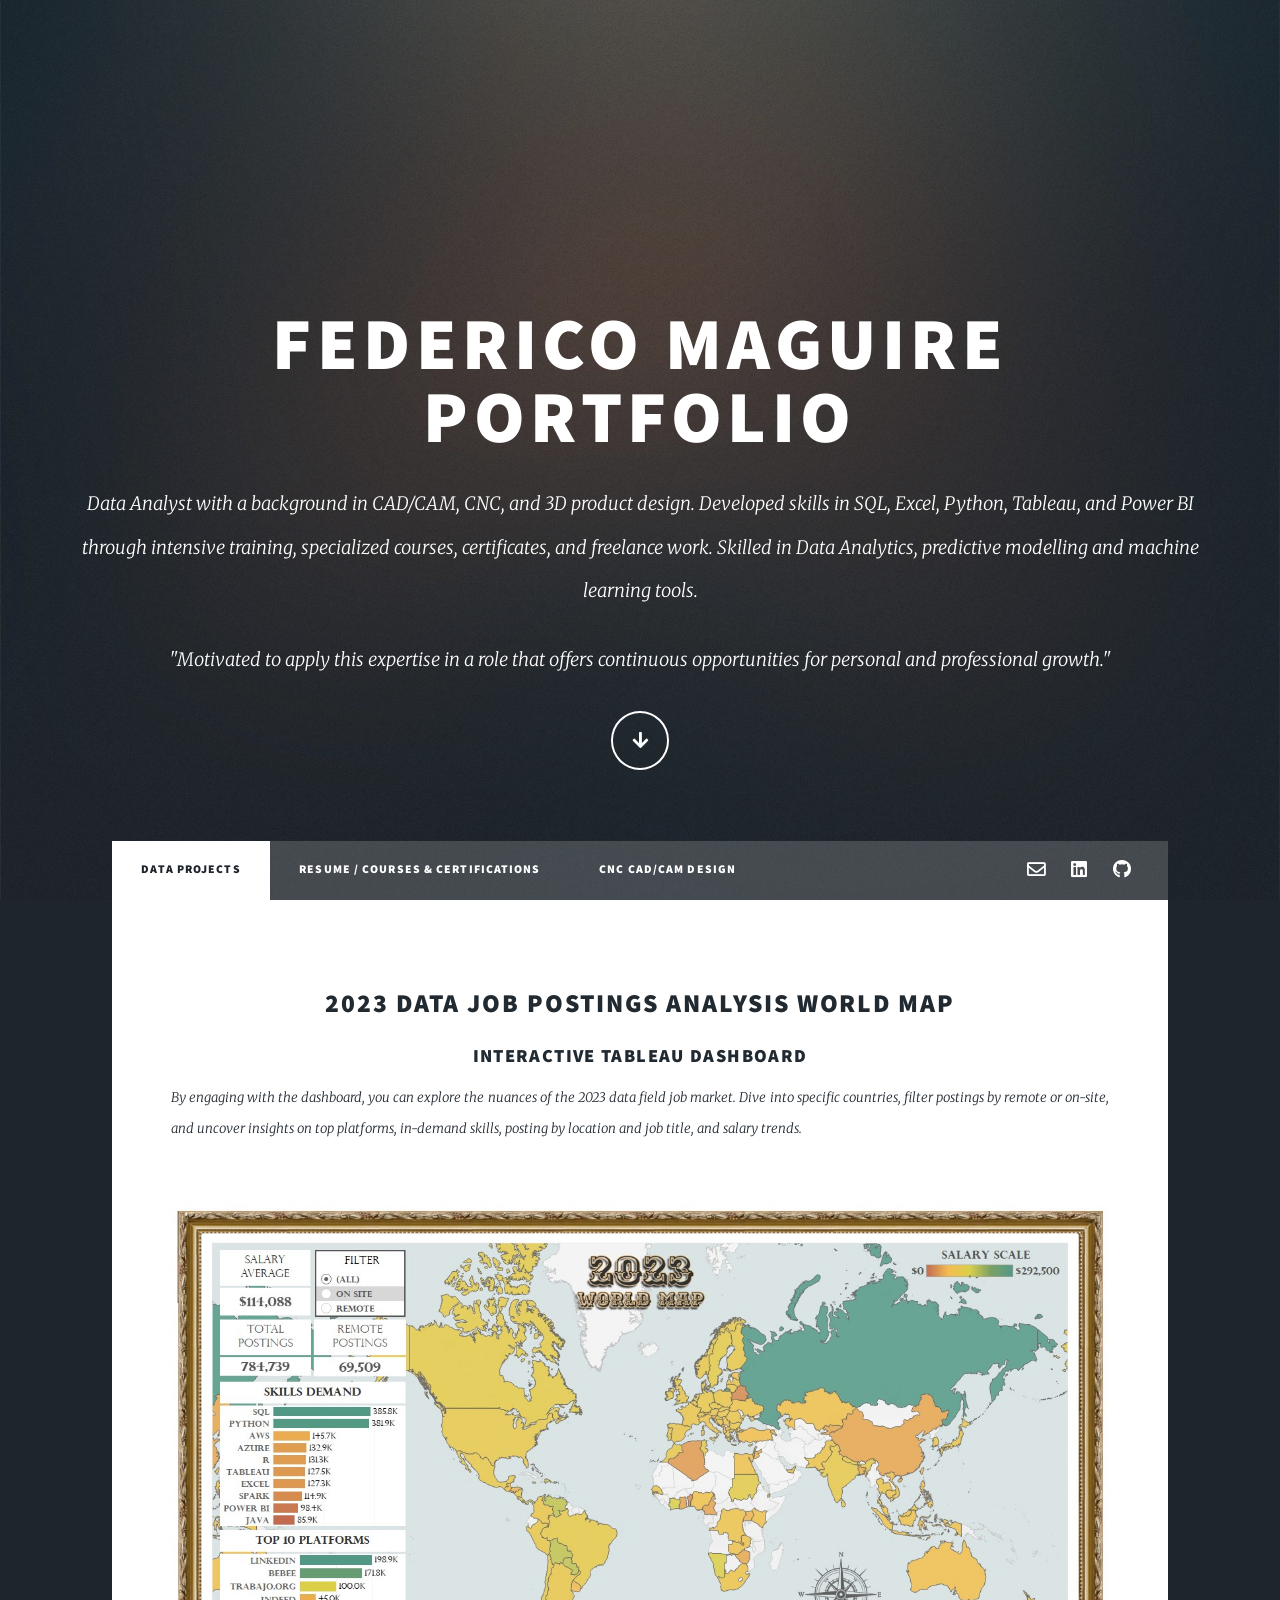
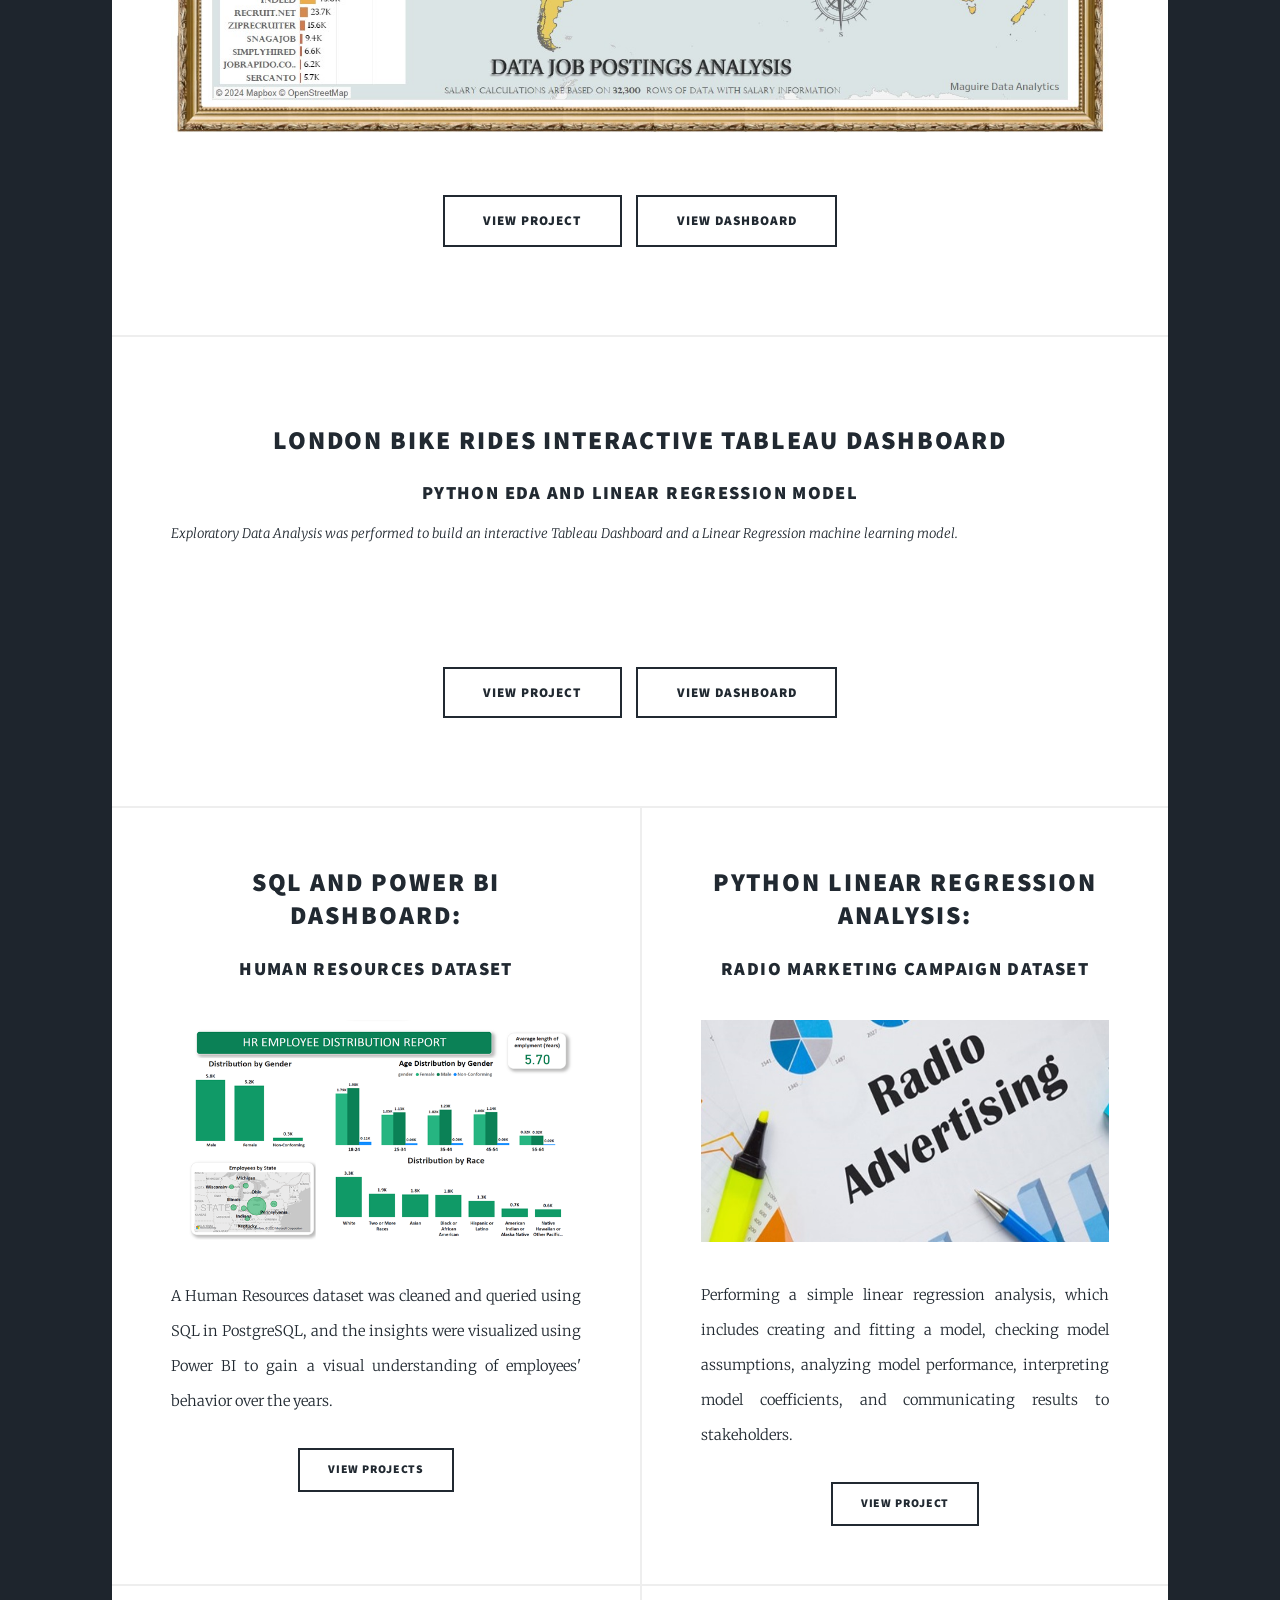
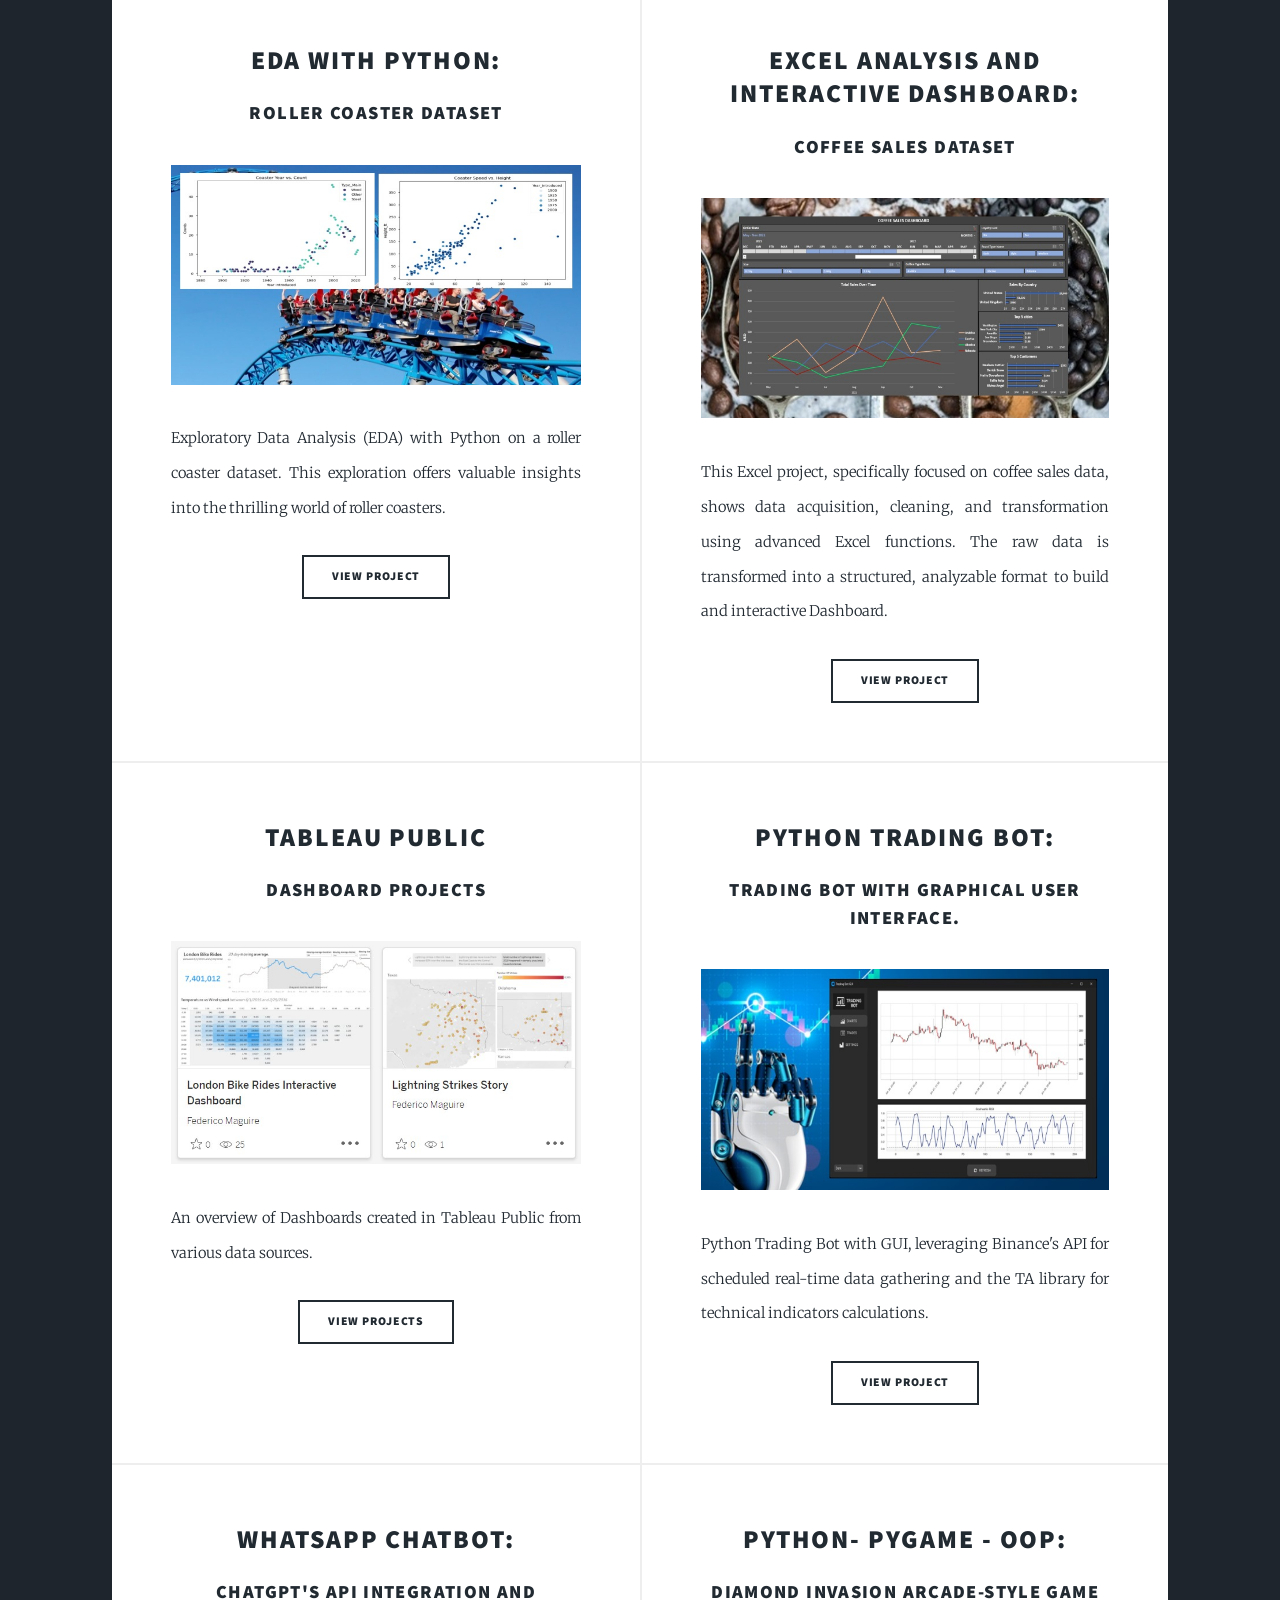
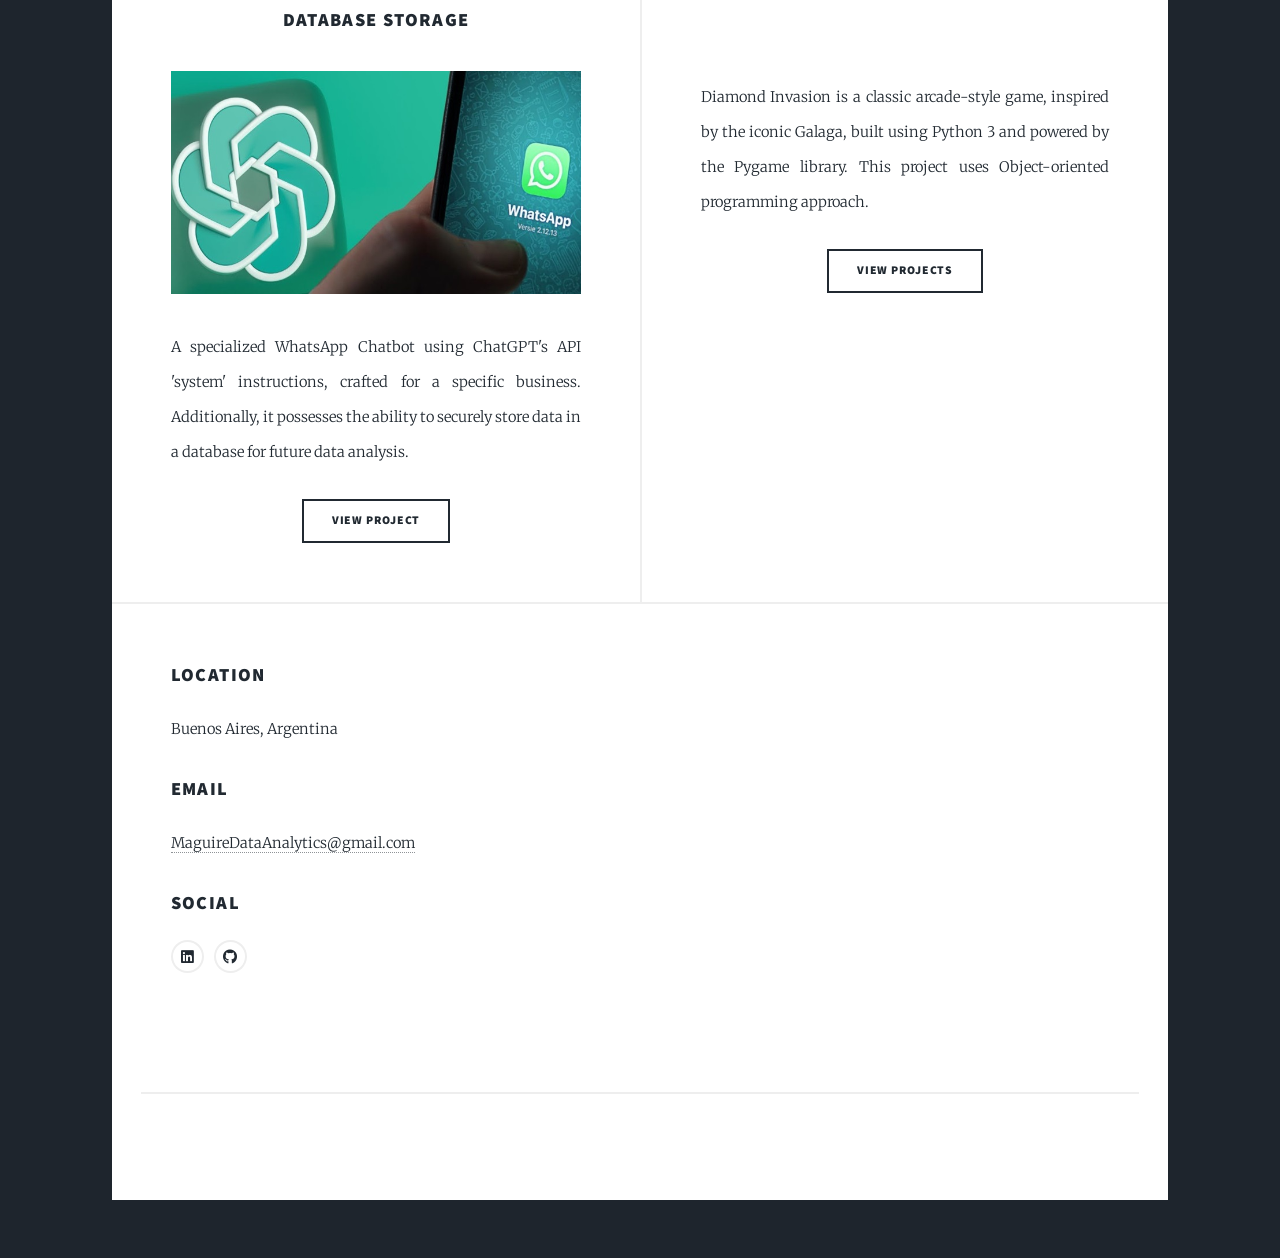
==== commit c00cff0b: "Add files via upload" ====
--- a/index.html
+++ b/index.html
@@ -80,7 +80,7 @@
 								<p>Exploratory Data Analysis was performed to build an interactive Tableau Dashboard and a Linear Regression machine learning model.<br />
 								</p>
 							</header>
-							<a class="image main"><img src="images/dashboardbike.jpg" alt="" /></a>
+							<a class="image main"><img src="images/dashboardbike2.jpg" alt="" /></a>
 							<ul class="actions special">
 								<li><a href="https://github.com/FedeMaguire/London-Bikes-Sharing-EDA-Tableau-Regression-Model" class="button large">View Project</a></li>
 								<li><a href="https://public.tableau.com/views/LondonBikeRidesInteractiveDashboard_17006937338830/Dashboard1?:language=en-US&:sid=&:display_count=n&:origin=viz_share_link" class="button large">View Dashboard</a></li>
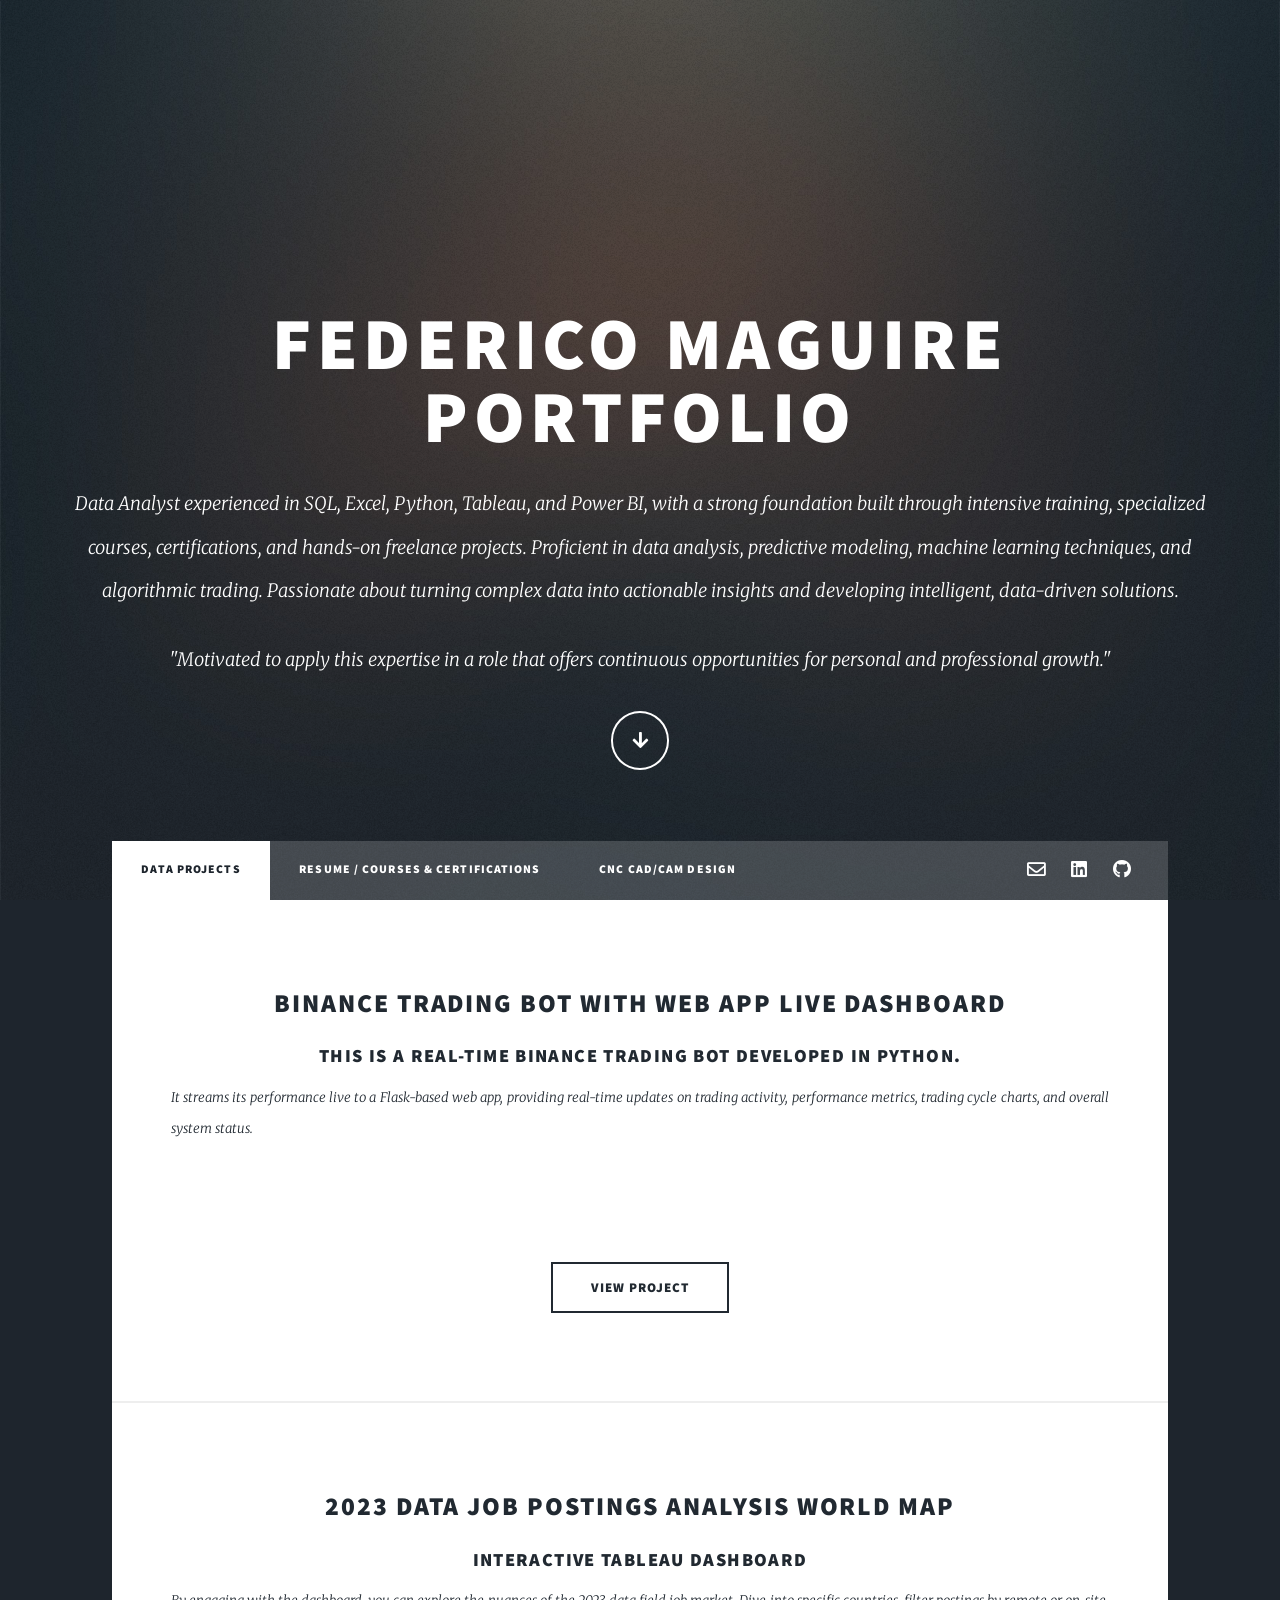
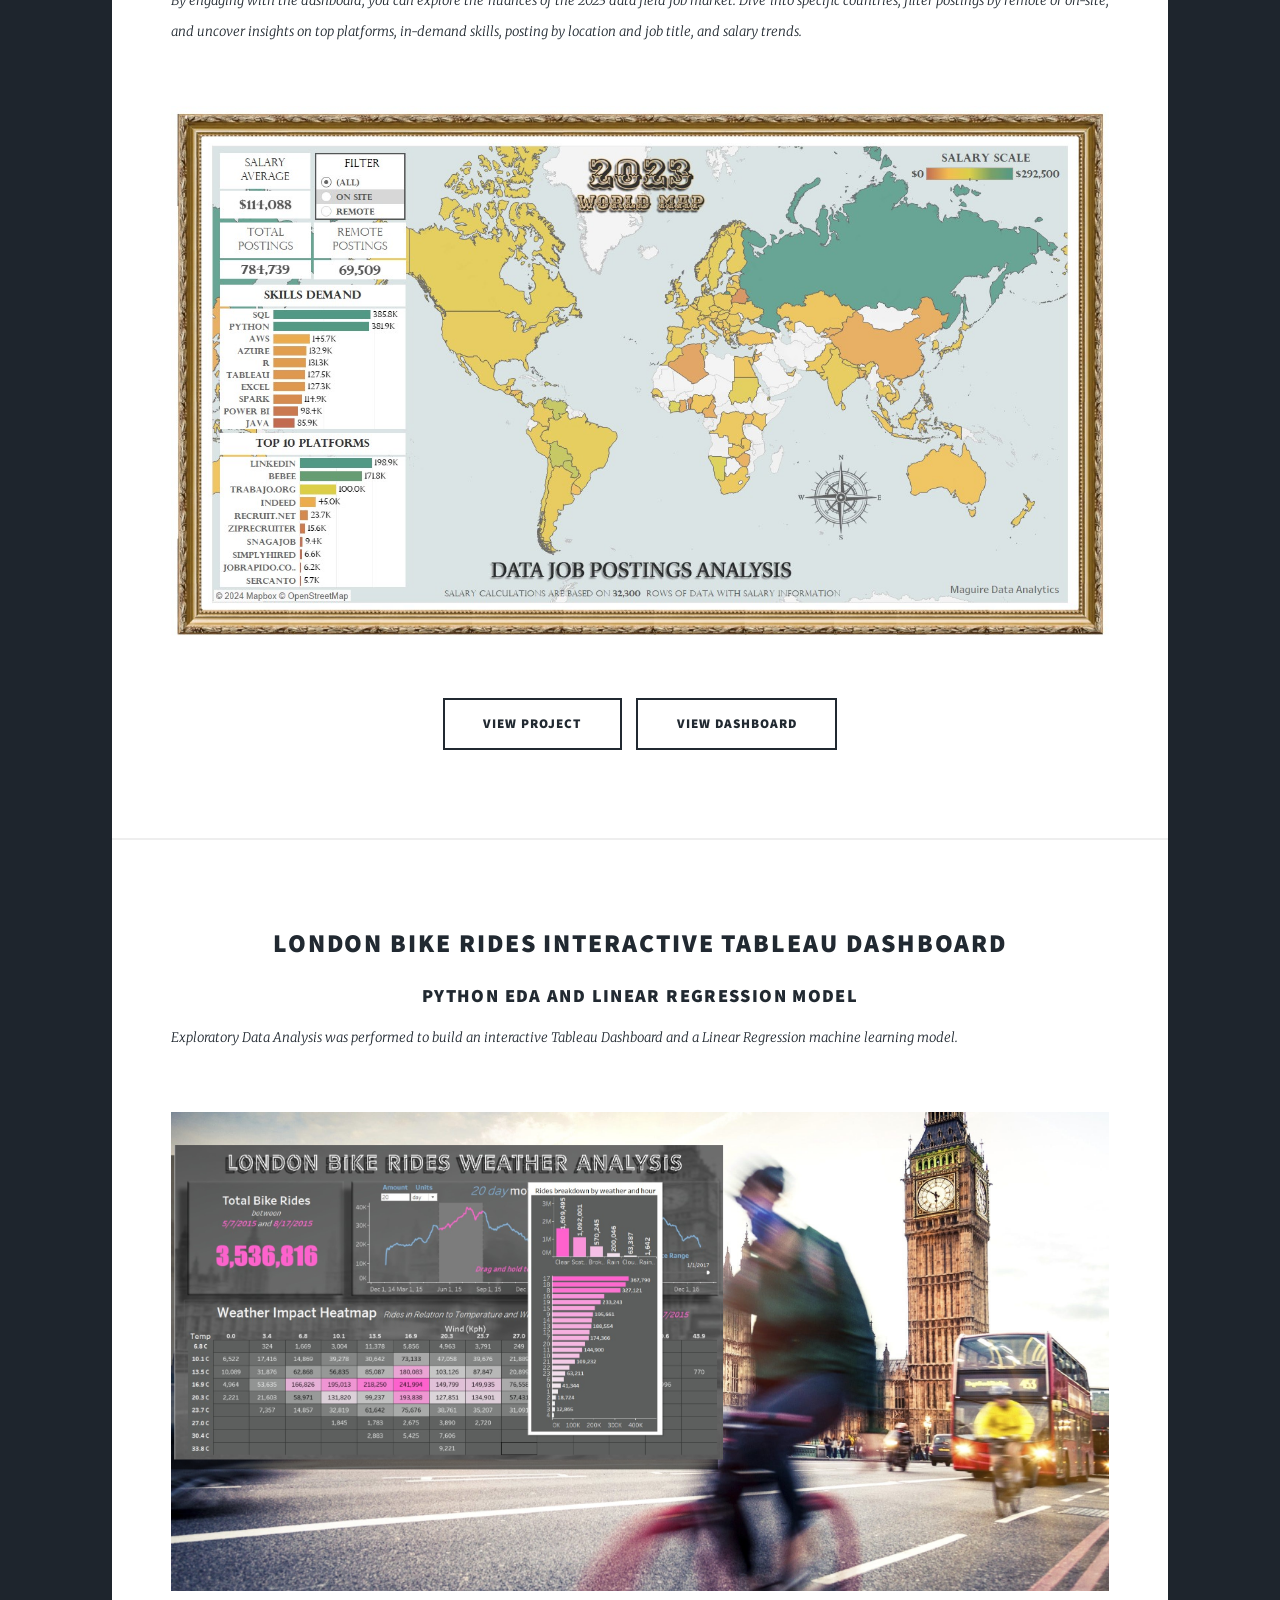
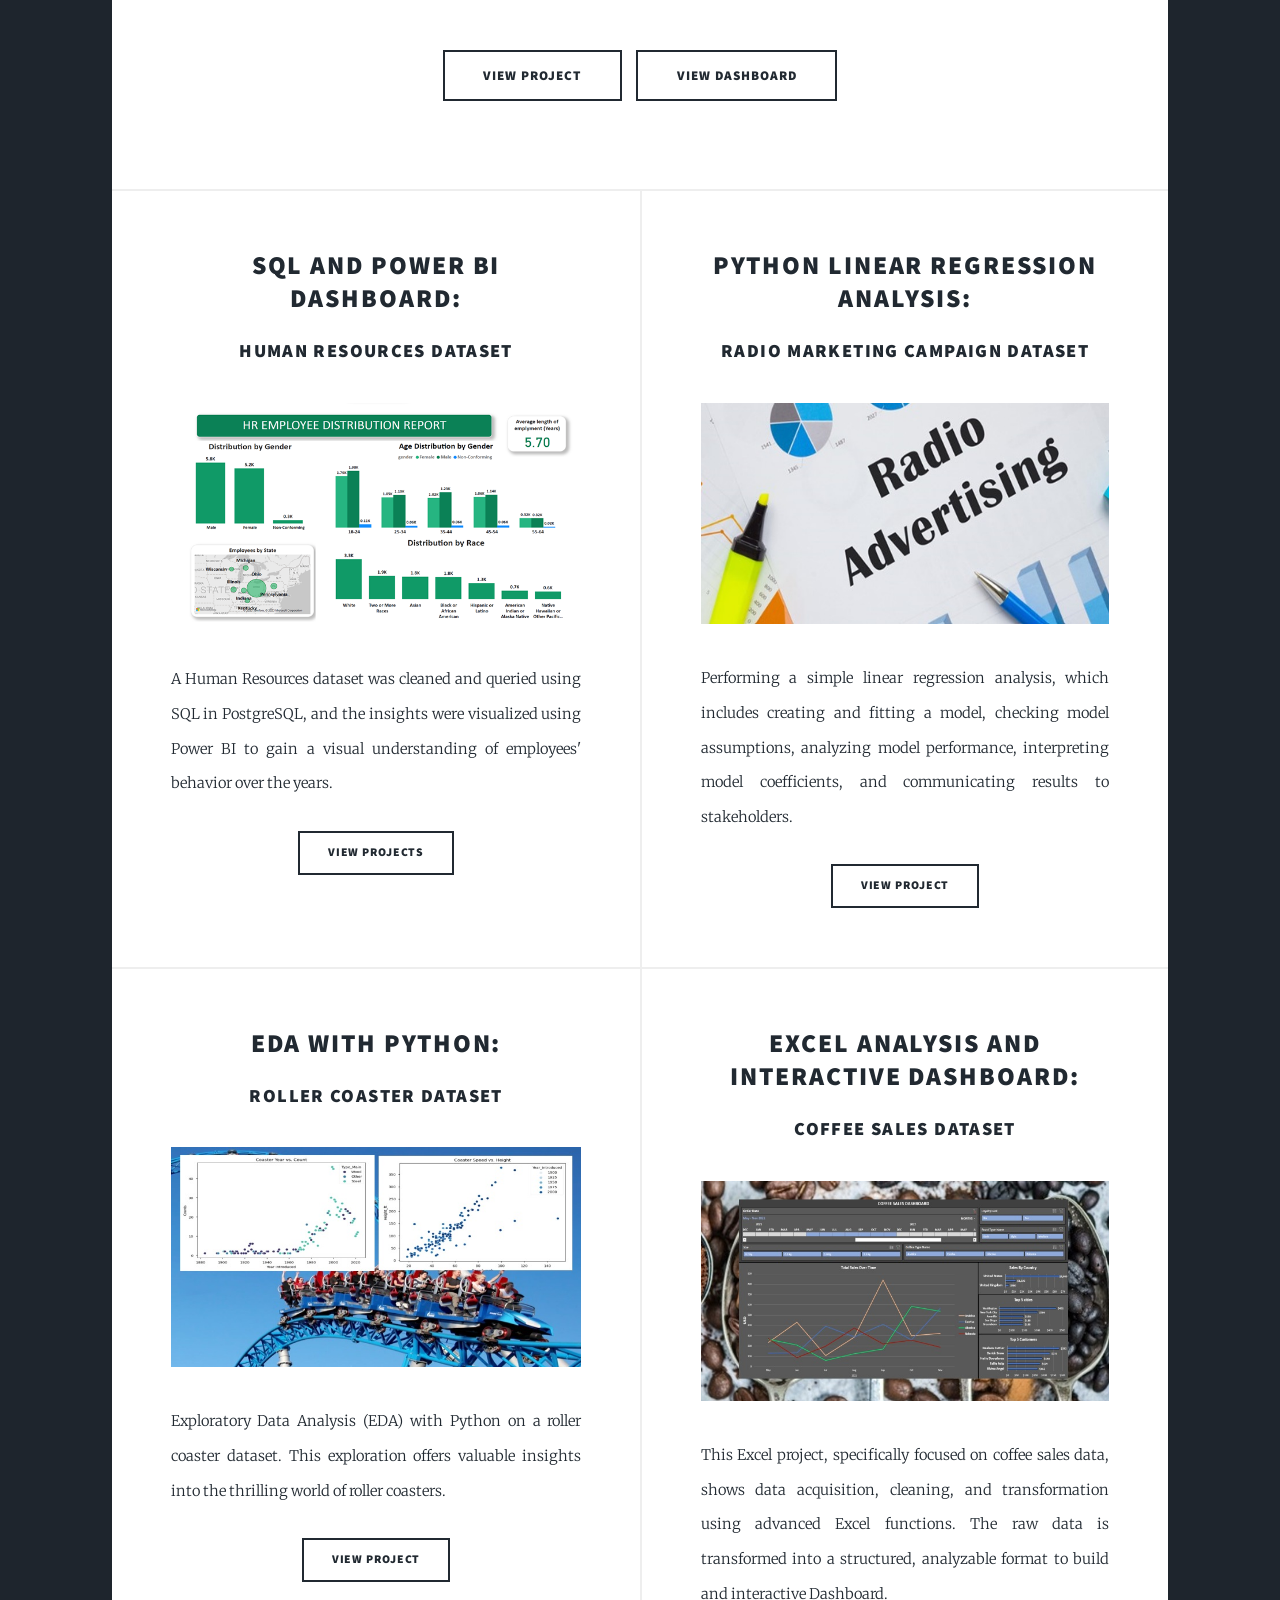
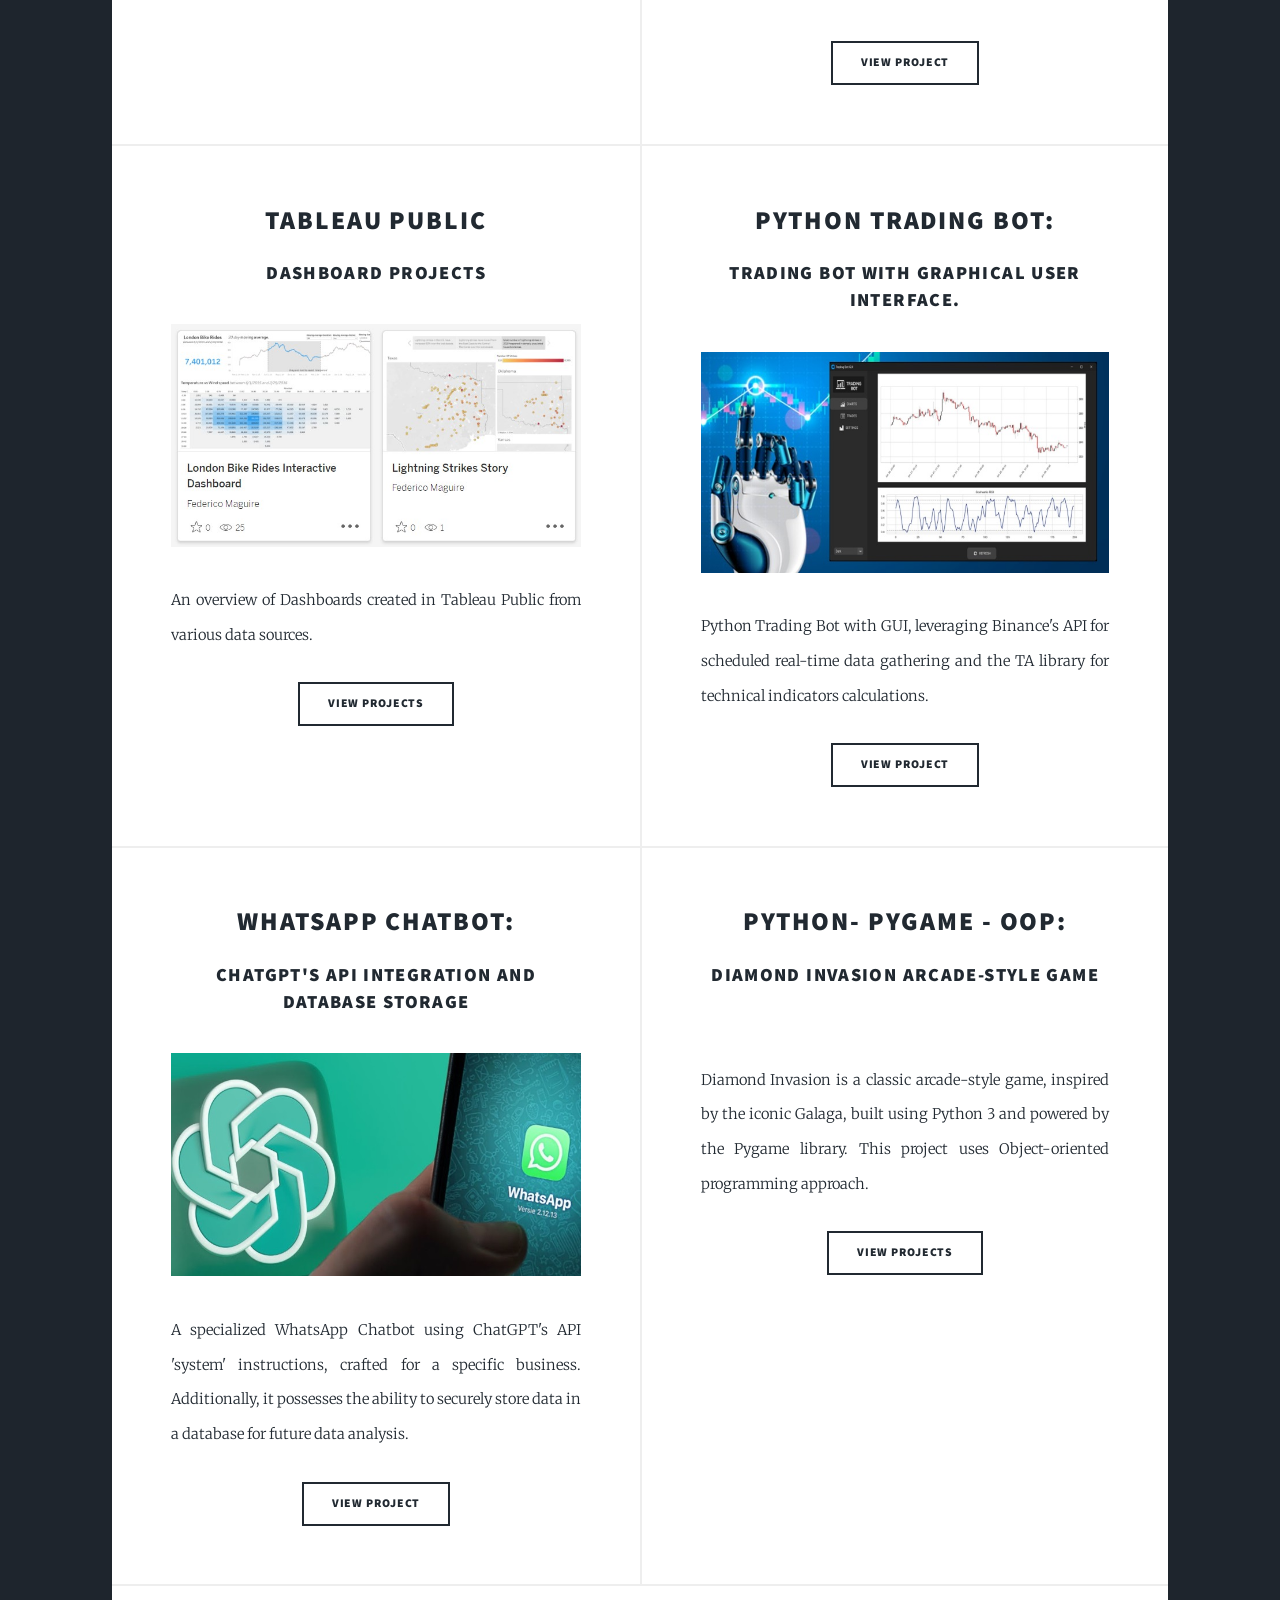
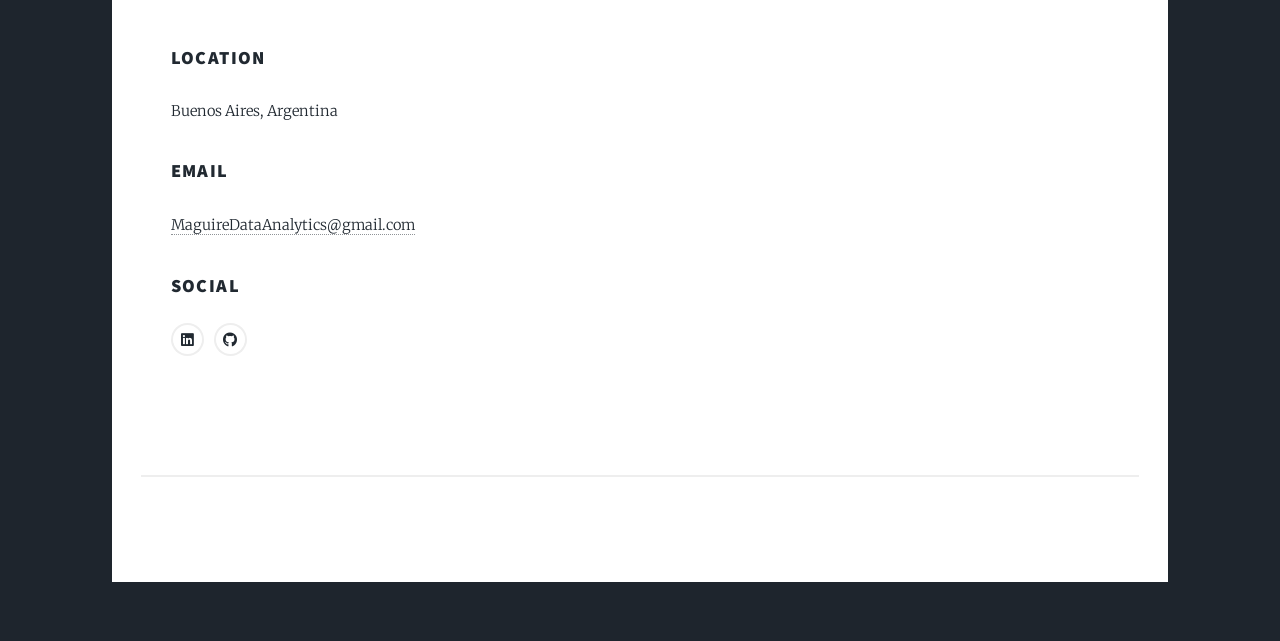
==== commit 4ed9a548: "Add files via upload" ====
--- a/index.html
+++ b/index.html
@@ -23,10 +23,12 @@
 						<h1>Federico Maguire<br />
 						Portfolio</h1>
 						<p style="text-align: justified;">
-							Data Analyst with a background in CAD/CAM, CNC, and 3D product design.
-							Developed skills in SQL, Excel, Python, Tableau, and Power BI through intensive training,
-							specialized courses, certificates, and freelance work. Skilled in Data Analytics, predictive 
-							modelling and machine learning tools.<br>
+							Data Analyst experienced in SQL, Excel, Python, Tableau, and Power BI, 
+							with a strong foundation built through intensive training, specialized courses, 
+							certifications, and hands-on freelance projects. Proficient in data analysis, 
+							predictive modeling, machine learning techniques, and algorithmic trading. 
+							Passionate about turning complex data into actionable insights and developing intelligent, 
+							data-driven solutions.<br>
 						</p>
 						<p style="text-align: center; font-style: italic;">
 							"Motivated to apply this expertise in a role that offers 
@@ -53,6 +55,23 @@
 
 				<!-- Main -->
 					<div id="main">
+
+						<!-- Featured Post -->
+							<article class="post featured">
+								<header>
+									<h2>BINANCE Trading Bot with WEB APP Live Dashboard</a></h2>
+									<h3>This is a real-time Binance Trading Bot developed in Python.</a></h3>
+									<p>It streams its performance 
+									live to a Flask-based web app, providing real-time updates on trading activity, 
+									performance metrics, trading cycle charts, and overall system status.<br />
+									</p>
+								</header>
+								
+								<a class="image main"><img src="images/full.jpg" alt="" /></a>
+								<ul class="actions special">
+									<li><a href="https://github.com/FedeMaguire/TradingBot-Web-App" class="button large">View Project</a></li>
+								</ul>
+							</article>
 
 						<!-- Featured Post -->
 							<article class="post featured">
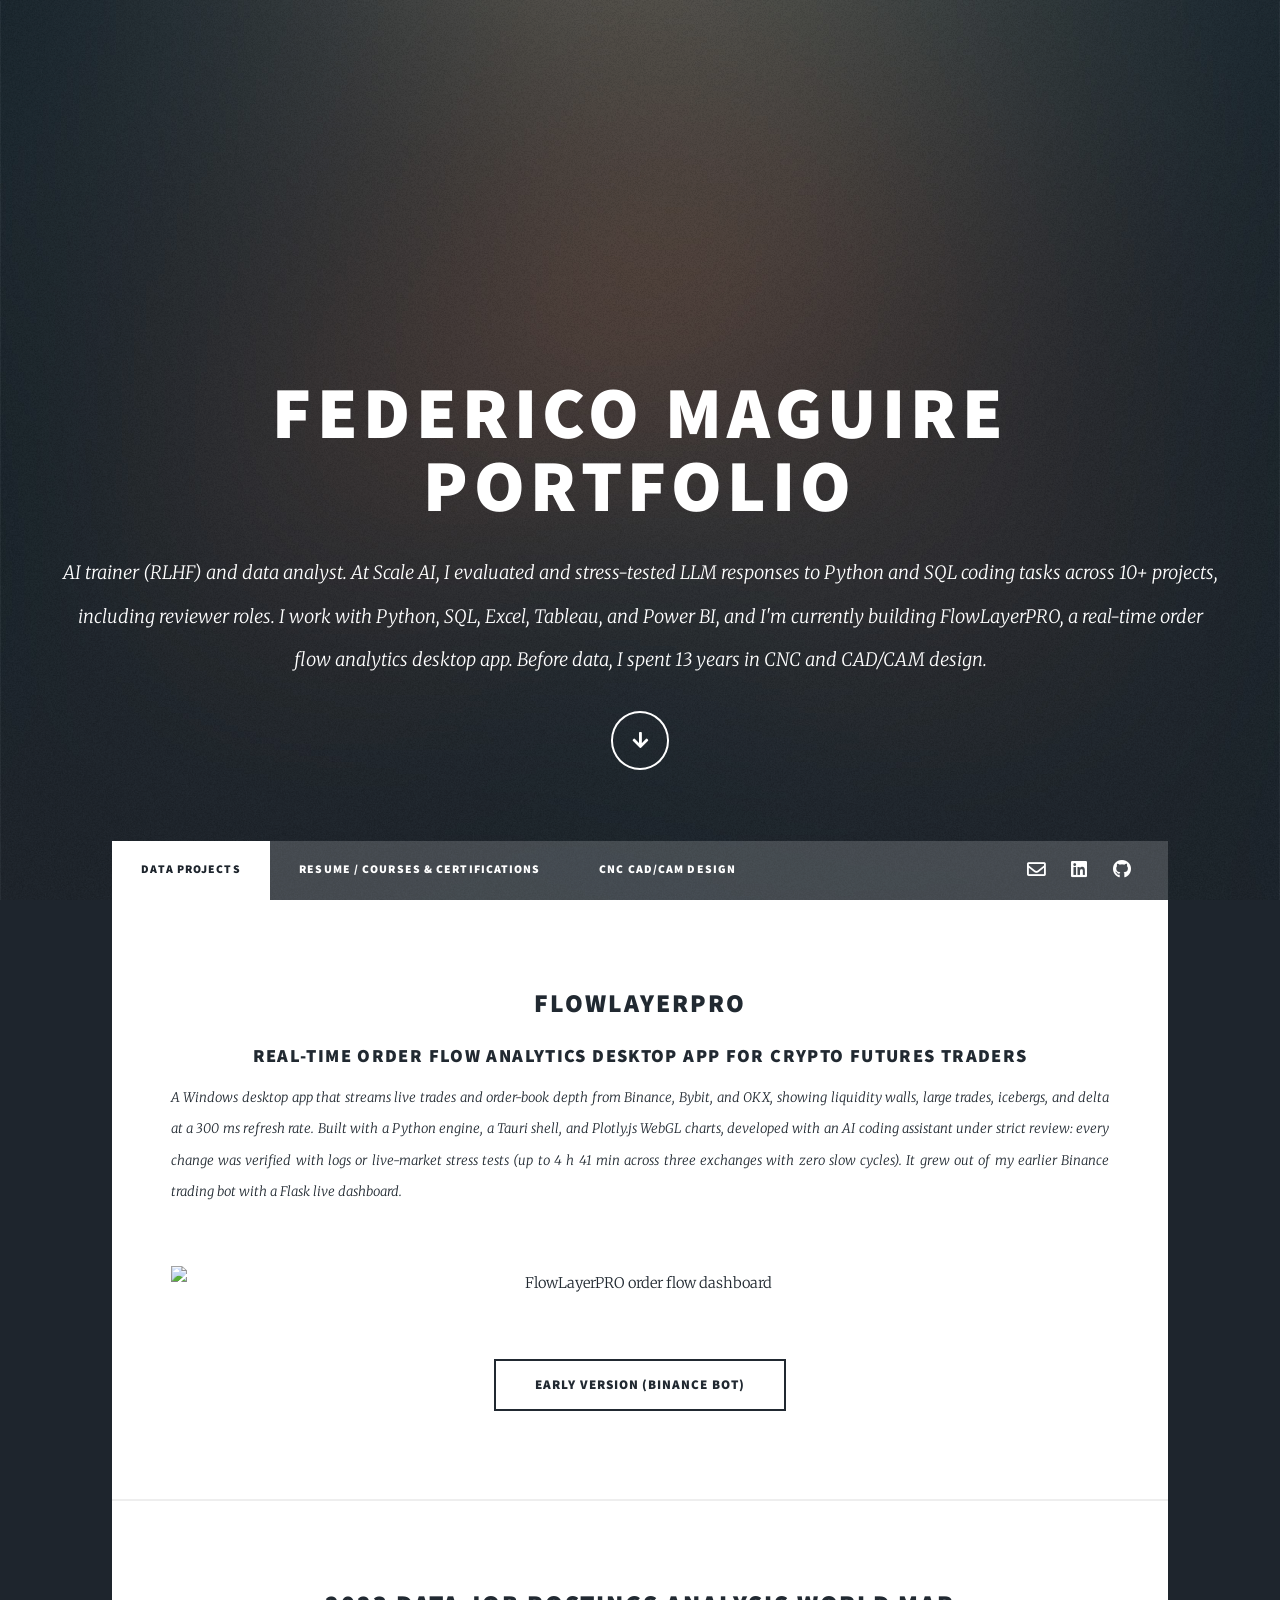
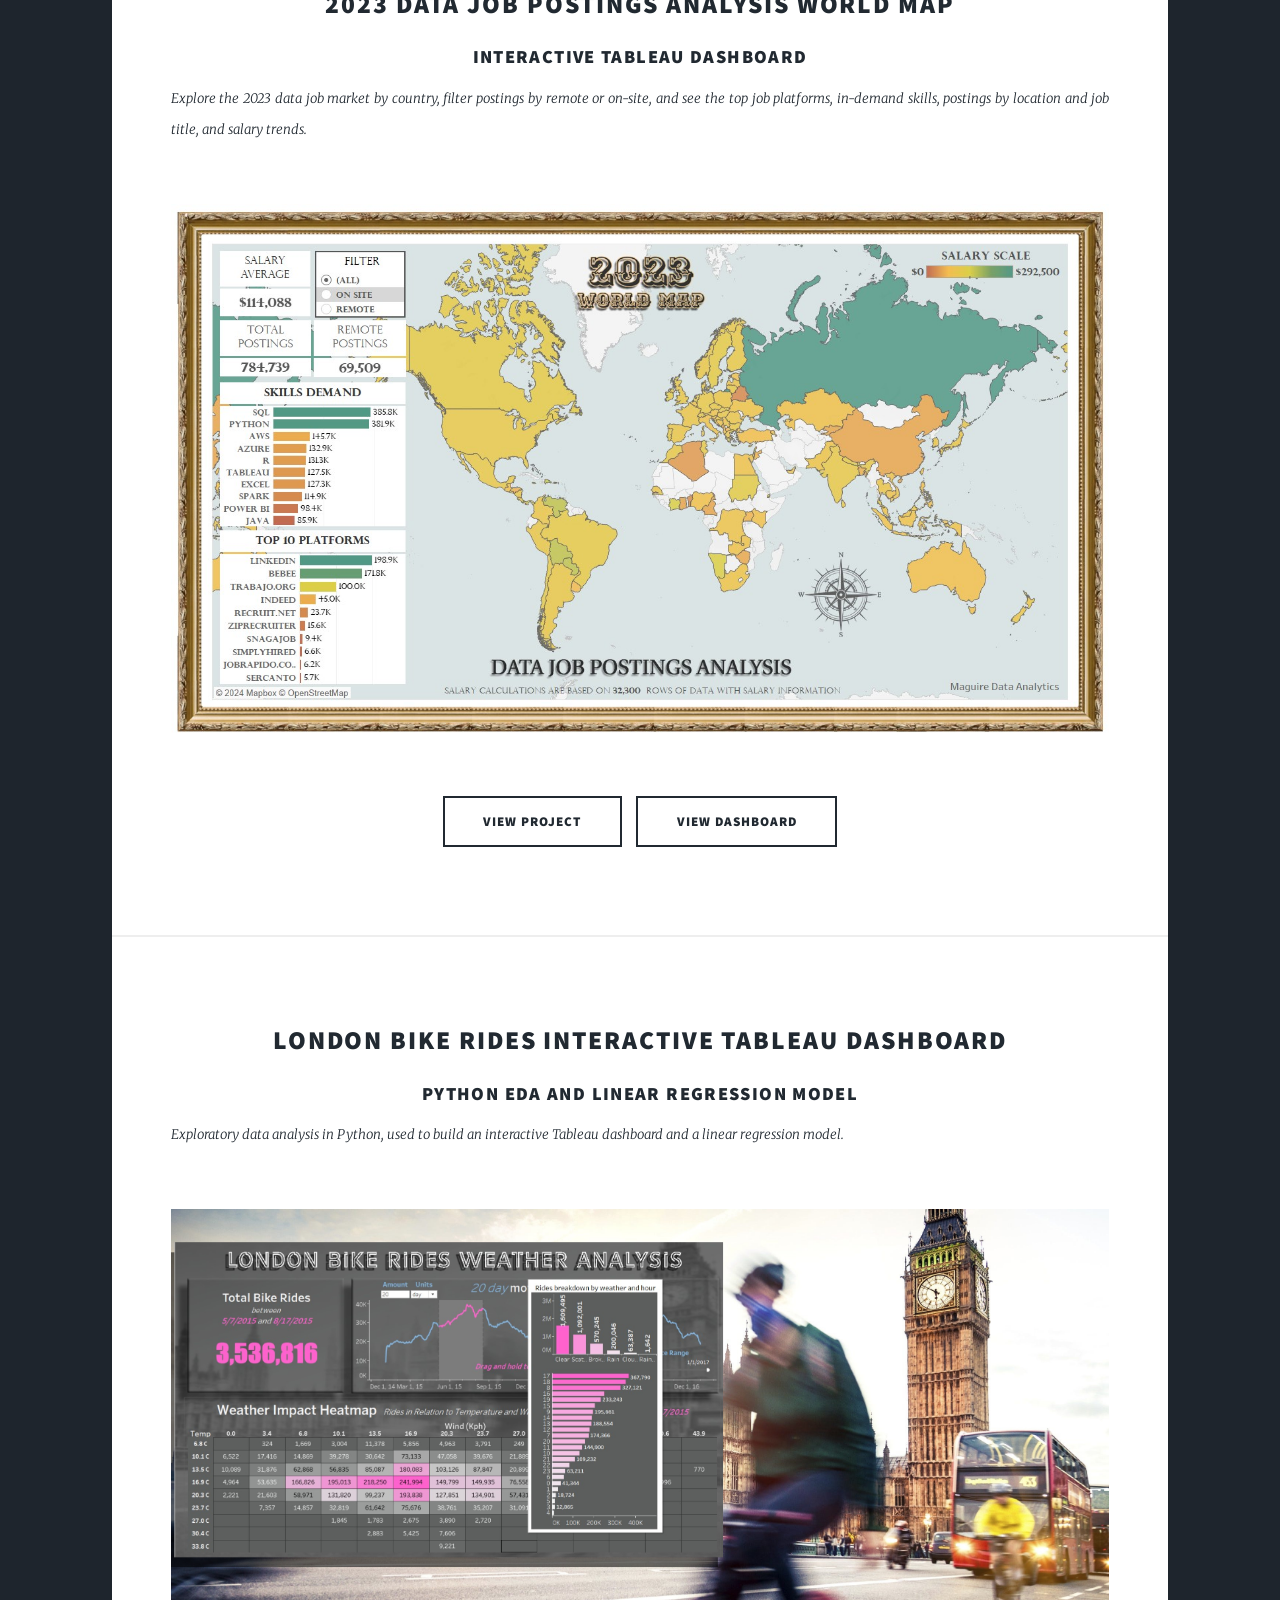
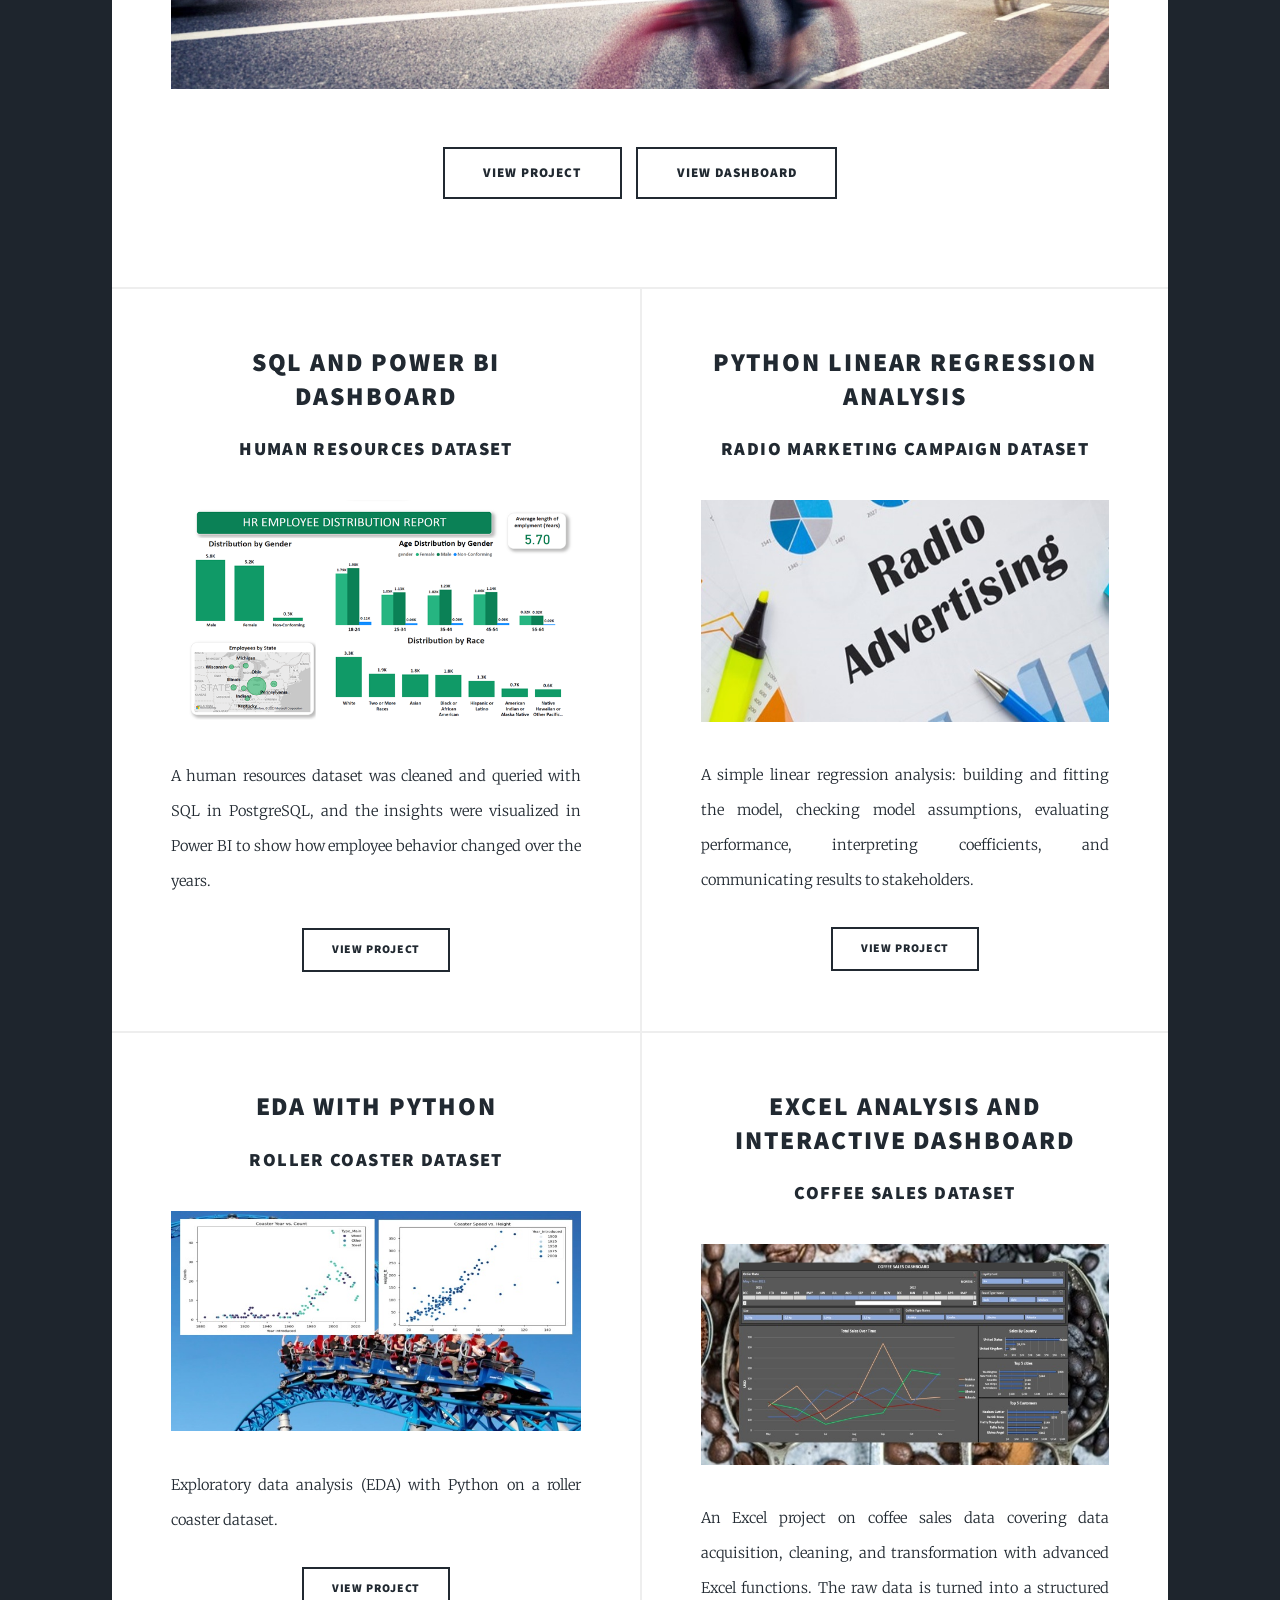
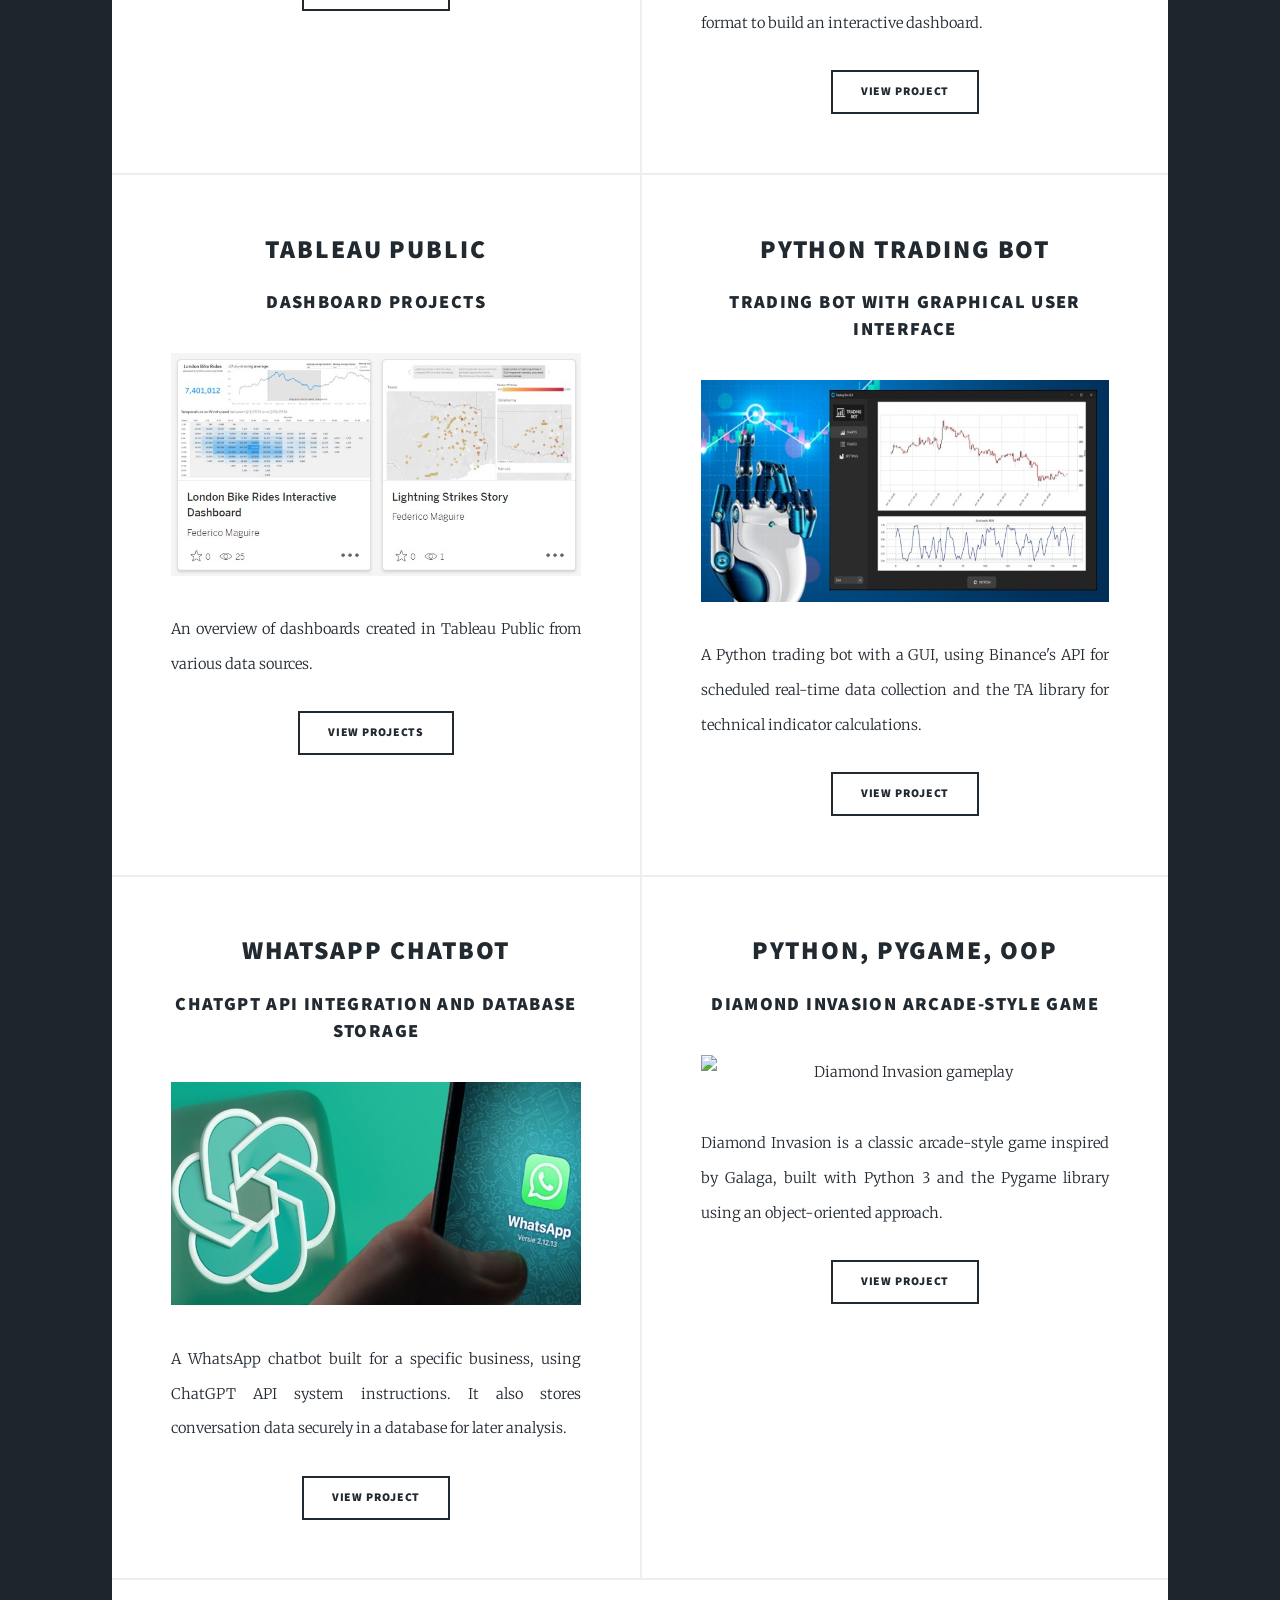
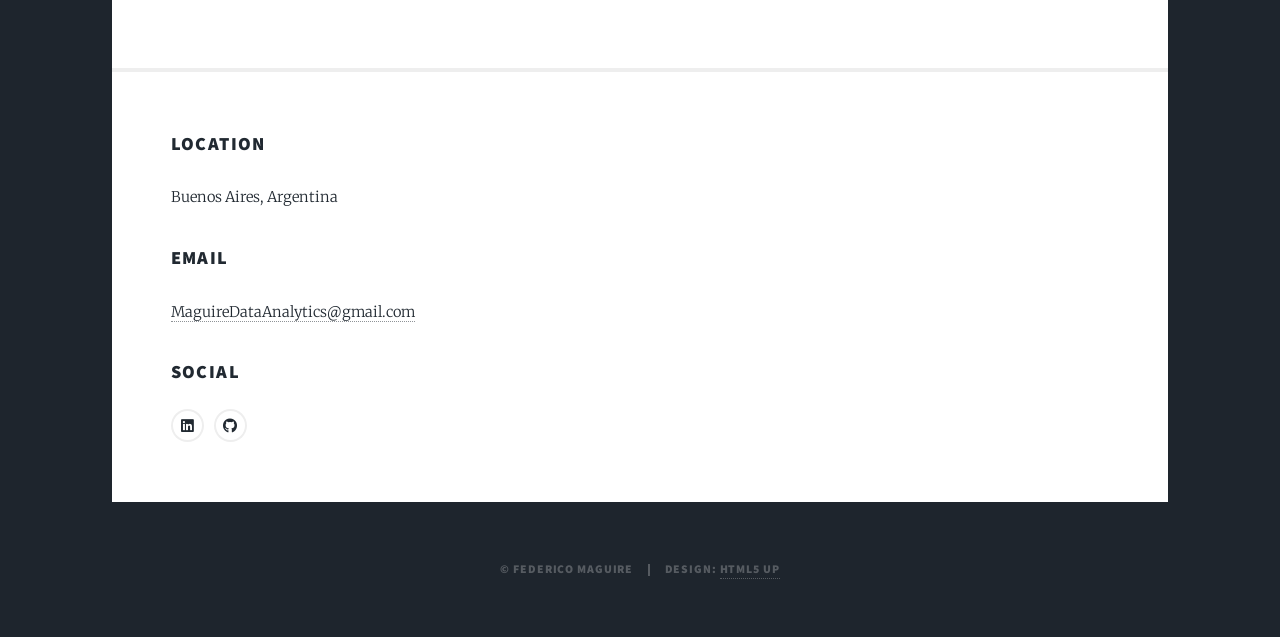
==== commit 5ae49502: "Add files via upload" ====
--- a/index.html
+++ b/index.html
@@ -1,241 +1,239 @@
-<!DOCTYPE HTML>
-<!--
-	Massively by HTML5 UP
-	html5up.net | @ajlkn
-	Free for personal and commercial use under the CCA 3.0 license (html5up.net/license)
--->
-<html>
-	<head>
-		<title>Federico Maguire Portfolio</title>
-		<meta charset="utf-8" />
-		<meta name="viewport" content="width=device-width, initial-scale=1, user-scalable=no" />
-		<link rel="stylesheet" href="assets/css/main.css" />
-		<noscript><link rel="stylesheet" href="assets/css/noscript.css" /></noscript>
-
-	</head>
-	<body class="is-preload">
-
-		<!-- Wrapper -->
-			<div id="wrapper" class="fade-in">
-
-				<!-- Intro -->
-					<div id="intro">
-						<h1>Federico Maguire<br />
-						Portfolio</h1>
-						<p style="text-align: justified;">
-							Data Analyst experienced in SQL, Excel, Python, Tableau, and Power BI, 
-							with a strong foundation built through intensive training, specialized courses, 
-							certifications, and hands-on freelance projects. Proficient in data analysis, 
-							predictive modeling, machine learning techniques, and algorithmic trading. 
-							Passionate about turning complex data into actionable insights and developing intelligent, 
-							data-driven solutions.<br>
-						</p>
-						<p style="text-align: center; font-style: italic;">
-							"Motivated to apply this expertise in a role that offers 
-							continuous opportunities for personal and professional growth."
-						</p>
-						<ul class="actions">
-							<li><a href="#header" class="button icon solid solo fa-arrow-down scrolly">Continue</a></li>
-						</ul>
-					</div>
-
-				<!-- Nav -->
-					<nav id="nav">
-						<ul class="links">
-							<li class="active"><a href="index.html">Data Projects</a></li>
-							<li><a href="generic.html">Resume / Courses & Certifications</a></li>
-							<li><a href="elements.html">CNC CAD/CAM Design</a></li>
-						</ul>
-						<ul class="icons">
-							<li><a href="mailto:MaguireDataAnalytics@gmail.com" class="icon fa-envelope"><span class="label">Email</span></a></li>
-							<li><a href="https://www.linkedin.com/in/Federico-Maguire/" class="icon brands alt fa-linkedin"><span class="label">linkedin</span></a></li>
-							<li><a href="https://github.com/FedeMaguire" class="icon brands fa-github"><span class="label">GitHub</span></a></li>
-							
-					</nav>
-
-				<!-- Main -->
-					<div id="main">
-
-						<!-- Featured Post -->
-							<article class="post featured">
-								<header>
-									<h2>BINANCE Trading Bot with WEB APP Live Dashboard</a></h2>
-									<h3>This is a real-time Binance Trading Bot developed in Python.</a></h3>
-									<p>It streams its performance 
-									live to a Flask-based web app, providing real-time updates on trading activity, 
-									performance metrics, trading cycle charts, and overall system status.<br />
-									</p>
-								</header>
-								
-								<a class="image main"><img src="images/full.jpg" alt="" /></a>
-								<ul class="actions special">
-									<li><a href="https://github.com/FedeMaguire/TradingBot-Web-App" class="button large">View Project</a></li>
-								</ul>
-							</article>
-
-						<!-- Featured Post -->
-							<article class="post featured">
-								<header>
-									<h2>2023 data JOB POSTINGS ANALYSIS WORLD MAP</a></h2>
-									<h3>Interactive Tableau Dashboard</a></h3>
-									<p>By engaging with the dashboard, you can explore the nuances of the 2023 data field job market. 
-										Dive into specific countries, filter postings by remote or on-site, and uncover insights on top platforms, 
-										in-demand skills, posting by location and job title, and salary trends.<br />
-									</p>
-								</header>
-								
-								<a class="image main"><img src="images/mapdashboatrd.jpg" alt="" /></a>
-								<ul class="actions special">
-									<li><a href="https://github.com/FedeMaguire/Luke-Barousse-SQL-Course" class="button large">View Project</a></li>
-									<li><a href="https://public.tableau.com/views/2023DatasalariesAnalysis/SalaryaverageMap?:language=en-US&:sid=&:display_count=n&:origin=viz_share_link" class="button large">View Dashboard</a></li>
-								</ul>
-							</article>
-
-						<!-- Featured Post -->
-						<article class="post featured">
-							<header>
-								<h2>London Bike Rides interactive Tableau Dashboard</a></h2>
-								<h3>Python EDA and Linear Regression model</a></h3>
-								<p>Exploratory Data Analysis was performed to build an interactive Tableau Dashboard and a Linear Regression machine learning model.<br />
-								</p>
-							</header>
-							<a class="image main"><img src="images/dashboardbike2.jpg" alt="" /></a>
-							<ul class="actions special">
-								<li><a href="https://github.com/FedeMaguire/London-Bikes-Sharing-EDA-Tableau-Regression-Model" class="button large">View Project</a></li>
-								<li><a href="https://public.tableau.com/views/LondonBikeRidesInteractiveDashboard_17006937338830/Dashboard1?:language=en-US&:sid=&:display_count=n&:origin=viz_share_link" class="button large">View Dashboard</a></li>
-							</ul>
-						</article>
-
-						<!-- Posts -->
-							<section class="posts">
-								<article>
-									<header>
-										<h2>SQL and Power BI dashboard: </a></h2>
-										<h3>Human Resources dataset</a></h3>
-									</header>
-									<a class="image fit"><img src="images/hrdashboard.png" alt="" /></a>
-									<p>A Human Resources dataset was cleaned and queried using SQL in PostgreSQL, and the insights were visualized using Power BI to gain a visual understanding of employees' behavior over the years.</p>
-									<ul class="actions special">
-										<li><a href="https://github.com/FedeMaguire/HR-Dashboard-PostgreSQL-PowerBI" class="button">View Projects</a></li>
-									</ul>
-								</article>
-								<article>
-									<header>
-										<h2>Python Linear Regression Analysis:</a></h2>
-										<h3>Radio Marketing campaign dataset</a></h3>
-									</header>
-									<a class="image fit"><img src="images/radiosales.jpg" alt="" /></a>
-									<p>Performing a simple linear regression analysis, which includes creating and fitting a model, checking model assumptions, analyzing model performance, interpreting model coefficients, and communicating results to stakeholders.</p>
-									<ul class="actions special">
-										<li><a href="https://github.com/FedeMaguire/SALES-OLS-linear-regression-MODEL-Python" class="button">View Project</a></li>
-									</ul>
-								</article>
-								<article>
-									<header>
-										<h2>EDA with Python:</a></h2>
-										<h3>Roller Coaster dataset</a></h3>
-									</header>
-									<a class="image fit"><img src="images/rollercoaster.jpg" alt="" /></a>
-									<p>Exploratory Data Analysis (EDA) with Python on a roller coaster dataset. This exploration offers valuable insights into the thrilling world of roller coasters.</p>
-									<ul class="actions special">
-										<li><a href="https://github.com/FedeMaguire/EDA-Roller-Coaster-Python" class="button">View Project</a></li>
-									</ul>
-								</article>
-								
-								<article>
-									<header>
-										<h2>Excel Analysis and Interactive Dashboard:</a></h2>
-										<h3>Coffee Sales dataset</a></h3>
-									</header>
-									<a class="image fit"><img src="images/coffeesales.jpg" alt="" /></a>
-									<p>This Excel project, specifically focused on coffee sales data, shows data acquisition, cleaning, and transformation using advanced Excel functions. The raw data is transformed into a structured, analyzable format to build and interactive Dashboard.</p>
-									<ul class="actions special">
-										<li><a href="https://github.com/FedeMaguire/Coffee_Sales-Interactive_Dashboard-Excel" class="button">View Project</a></li>
-									</ul>
-								</article>
-								
-								<article>
-									<header>
-										<h2>Tableau Public</a></h2>
-										<h3>Dashboard Projects</a></h3>
-									</header>
-									<a class="image fit"><img src="images/tableaudashboards.jpg" alt="" /></a>
-									<p>An overview of Dashboards created in Tableau Public from various data sources.</p>
-									<ul class="actions special">
-										<li><a href="https://public.tableau.com/app/profile/federico.maguire/vizzes" class="button">View Projects</a></li>
-									</ul>
-								</article>
-								<article>
-									<header>
-										<h2>Python Trading Bot:</a></h2>
-										<h3>Trading Bot with Graphical User Interface.</a></h3>
-									</header>
-									<a class="image fit"><img src="images/tradingbot.jpg" alt="" /></a>
-									<p>Python Trading Bot with GUI, leveraging Binance's API for scheduled real-time data gathering and the TA library for technical indicators calculations.</p>
-									<ul class="actions special">
-										<li><a href="https://github.com/FedeMaguire/Python-Trading-Bot" class="button">View Project</a></li>
-									</ul>
-									
-								</article>
-								<article>
-									<header>
-										<h2>WhatsApp Chatbot:</a></h2>
-										<h3>ChatGPT's API Integration and Database storage</a></h3>
-									</header>
-									<a class="image fit"><img src="images/chatbot.jpg" alt="" /></a>
-									<p>A specialized WhatsApp Chatbot using ChatGPT's API 'system' instructions, crafted for a specific business. Additionally, it possesses the ability to securely store data in a database for future data analysis.</p>
-									<ul class="actions special">
-										<li><a href="https://github.com/FedeMaguire/Whatsapp-ChatGPT-Chatbot" class="button">View Project</a></li>
-									</ul>
-								</article>
-								<article>
-									<header>
-										<h2>Python- Pygame - OOP:</a></h2>
-										<h3>Diamond Invasion arcade-style game</a></h3>
-									</header>
-									<a class="image fit"><img src="images/gameplay capture.gif" alt="" /></a>
-									<p>Diamond Invasion is a classic arcade-style game, inspired by the iconic Galaga, built using Python 3 and powered by the Pygame library. This project uses Object-oriented programming approach.</p>
-									<ul class="actions special">
-										<li><a href="https://github.com/FedeMaguire/Diamond_Invasion-Game-" class="button">View Projects</a></li>
-									</ul>
-								</article>
-							</section>
-
-						<section class="split contact">
-							<section class="alt">
-								<h3>Location</h3>
-								<p>Buenos Aires, Argentina</a></p>
-								
-							</section>
-							<section>
-								<h3>Email</h3>
-								<ul class="icons alt">
-									<li><a href="Mailto:MaguireDataAnalytics@gmail.com"><span class="label">MaguireDataAnalytics@gmail.com</span></a></li>
-							</section>
-							<section>
-								<h3>Social</h3>
-							<ul class="icons alt">
-								<li><a href="https://www.linkedin.com/in/Federico-Maguire" class="icon brands alt fa-linkedin"><span class="label">linkedin</span></a></li>
-								<li><a href="https://github.com/FedeMaguire" class="icon brands fa-github"><span class="label">GitHub</span></a></li>
-							</ul>
-							</section>
-						</section>
-
-				<!-- Copyright -->
-					<div id="copyright">
-						<ul><li>&copy; Untitled</li><li>Design: <a href="https://html5up.net">HTML5 UP</a></li></ul>
-					</div>
-
-			</div>
-
-		<!-- Scripts -->
-			<script src="assets/js/jquery.min.js"></script>
-			<script src="assets/js/jquery.scrollex.min.js"></script>
-			<script src="assets/js/jquery.scrolly.min.js"></script>
-			<script src="assets/js/browser.min.js"></script>
-			<script src="assets/js/breakpoints.min.js"></script>
-			<script src="assets/js/util.js"></script>
-			<script src="assets/js/main.js"></script>
-
-	</body>
-</html>+<!DOCTYPE HTML>
+<!--
+	Massively by HTML5 UP
+	html5up.net | @ajlkn
+	Free for personal and commercial use under the CCA 3.0 license (html5up.net/license)
+-->
+<html lang="en">
+	<head>
+		<title>Federico Maguire Portfolio</title>
+		<meta charset="utf-8" />
+		<meta name="viewport" content="width=device-width, initial-scale=1" />
+		<link rel="stylesheet" href="assets/css/main.css" />
+		<noscript><link rel="stylesheet" href="assets/css/noscript.css" /></noscript>
+	</head>
+	<body class="is-preload">
+
+		<!-- Wrapper -->
+			<div id="wrapper" class="fade-in">
+
+				<!-- Intro -->
+					<div id="intro">
+						<h1>Federico Maguire<br />
+						Portfolio</h1>
+						<p style="text-align: center;">
+							AI trainer (RLHF) and data analyst. At Scale AI, I evaluated and stress-tested
+							LLM responses to Python and SQL coding tasks across 10+ projects, including reviewer roles.
+							I work with Python, SQL, Excel, Tableau, and Power BI, and I'm currently building FlowLayerPRO,
+							a real-time order flow analytics desktop app. Before data, I spent 13 years in CNC and CAD/CAM design.
+						</p>
+						<ul class="actions">
+							<li><a href="#header" class="button icon solid solo fa-arrow-down scrolly">Continue</a></li>
+						</ul>
+					</div>
+
+				<!-- Nav -->
+					<nav id="nav">
+						<ul class="links">
+							<li class="active"><a href="index.html">Data Projects</a></li>
+							<li><a href="generic.html">Resume / Courses &amp; Certifications</a></li>
+							<li><a href="elements.html">CNC CAD/CAM Design</a></li>
+						</ul>
+						<ul class="icons">
+							<li><a href="mailto:MaguireDataAnalytics@gmail.com" class="icon fa-envelope"><span class="label">Email</span></a></li>
+							<li><a href="https://www.linkedin.com/in/Federico-Maguire/" class="icon brands alt fa-linkedin"><span class="label">LinkedIn</span></a></li>
+							<li><a href="https://github.com/FedeMaguire" class="icon brands fa-github"><span class="label">GitHub</span></a></li>
+						</ul>
+					</nav>
+
+				<!-- Main -->
+					<div id="main">
+
+						<!-- Featured Post: FlowLayerPRO -->
+							<article class="post featured">
+								<header>
+									<h2>FlowLayerPRO</h2>
+									<h3>Real-time order flow analytics desktop app for crypto futures traders</h3>
+									<p>A Windows desktop app that streams live trades and order-book depth from Binance, Bybit, and OKX,
+									showing liquidity walls, large trades, icebergs, and delta at a 300 ms refresh rate.
+									Built with a Python engine, a Tauri shell, and Plotly.js WebGL charts, developed with an AI coding
+									assistant under strict review: every change was verified with logs or live-market stress tests
+									(up to 4 h 41 min across three exchanges with zero slow cycles).
+									It grew out of my earlier Binance trading bot with a Flask live dashboard.</p>
+								</header>
+
+								<!-- TODO: add screenshot as images/flowlayerpro.jpg -->
+								<a class="image main"><img src="images/flowlayerpro.jpg" alt="FlowLayerPRO order flow dashboard" /></a>
+								<ul class="actions special">
+									<!-- TODO: add a demo video or docs link here when available -->
+									<li><a href="https://github.com/FedeMaguire/TradingBot-Web-App" class="button large">Early Version (Binance Bot)</a></li>
+								</ul>
+							</article>
+
+						<!-- Featured Post -->
+							<article class="post featured">
+								<header>
+									<h2>2023 Data Job Postings Analysis World Map</h2>
+									<h3>Interactive Tableau Dashboard</h3>
+									<p>Explore the 2023 data job market by country, filter postings by remote or on-site,
+										and see the top job platforms, in-demand skills, postings by location and job title, and salary trends.</p>
+								</header>
+
+								<a class="image main"><img src="images/mapdashboatrd.jpg" alt="Tableau world map of data job salaries" /></a>
+								<ul class="actions special">
+									<li><a href="https://github.com/FedeMaguire/Luke-Barousse-SQL-Course" class="button large">View Project</a></li>
+									<li><a href="https://public.tableau.com/views/2023DatasalariesAnalysis/SalaryaverageMap?:language=en-US&amp;:sid=&amp;:display_count=n&amp;:origin=viz_share_link" class="button large">View Dashboard</a></li>
+								</ul>
+							</article>
+
+						<!-- Featured Post -->
+						<article class="post featured">
+							<header>
+								<h2>London Bike Rides Interactive Tableau Dashboard</h2>
+								<h3>Python EDA and Linear Regression Model</h3>
+								<p>Exploratory data analysis in Python, used to build an interactive Tableau dashboard and a linear regression model.</p>
+							</header>
+							<a class="image main"><img src="images/dashboardbike2.jpg" alt="London bike rides Tableau dashboard" /></a>
+							<ul class="actions special">
+								<li><a href="https://github.com/FedeMaguire/London-Bikes-Sharing-EDA-Tableau-Regression-Model" class="button large">View Project</a></li>
+								<li><a href="https://public.tableau.com/views/LondonBikeRidesInteractiveDashboard_17006937338830/Dashboard1?:language=en-US&amp;:sid=&amp;:display_count=n&amp;:origin=viz_share_link" class="button large">View Dashboard</a></li>
+							</ul>
+						</article>
+
+						<!-- Posts -->
+							<section class="posts">
+								<article>
+									<header>
+										<h2>SQL and Power BI Dashboard</h2>
+										<h3>Human Resources dataset</h3>
+									</header>
+									<a class="image fit"><img src="images/hrdashboard.png" alt="Power BI human resources dashboard" /></a>
+									<p>A human resources dataset was cleaned and queried with SQL in PostgreSQL, and the insights were visualized in Power BI to show how employee behavior changed over the years.</p>
+									<ul class="actions special">
+										<li><a href="https://github.com/FedeMaguire/HR-Dashboard-PostgreSQL-PowerBI" class="button">View Project</a></li>
+									</ul>
+								</article>
+								<article>
+									<header>
+										<h2>Python Linear Regression Analysis</h2>
+										<h3>Radio Marketing campaign dataset</h3>
+									</header>
+									<a class="image fit"><img src="images/radiosales.jpg" alt="Linear regression of radio marketing and sales" /></a>
+									<p>A simple linear regression analysis: building and fitting the model, checking model assumptions, evaluating performance, interpreting coefficients, and communicating results to stakeholders.</p>
+									<ul class="actions special">
+										<li><a href="https://github.com/FedeMaguire/SALES-OLS-linear-regression-MODEL-Python" class="button">View Project</a></li>
+									</ul>
+								</article>
+								<article>
+									<header>
+										<h2>EDA with Python</h2>
+										<h3>Roller Coaster dataset</h3>
+									</header>
+									<a class="image fit"><img src="images/rollercoaster.jpg" alt="Roller coaster dataset charts" /></a>
+									<p>Exploratory data analysis (EDA) with Python on a roller coaster dataset.</p>
+									<ul class="actions special">
+										<li><a href="https://github.com/FedeMaguire/EDA-Roller-Coaster-Python" class="button">View Project</a></li>
+									</ul>
+								</article>
+
+								<article>
+									<header>
+										<h2>Excel Analysis and Interactive Dashboard</h2>
+										<h3>Coffee Sales dataset</h3>
+									</header>
+									<a class="image fit"><img src="images/coffeesales.jpg" alt="Excel coffee sales dashboard" /></a>
+									<p>An Excel project on coffee sales data covering data acquisition, cleaning, and transformation with advanced Excel functions. The raw data is turned into a structured format to build an interactive dashboard.</p>
+									<ul class="actions special">
+										<li><a href="https://github.com/FedeMaguire/Coffee_Sales-Interactive_Dashboard-Excel" class="button">View Project</a></li>
+									</ul>
+								</article>
+
+								<article>
+									<header>
+										<h2>Tableau Public</h2>
+										<h3>Dashboard Projects</h3>
+									</header>
+									<a class="image fit"><img src="images/tableaudashboards.jpg" alt="Tableau Public dashboards" /></a>
+									<p>An overview of dashboards created in Tableau Public from various data sources.</p>
+									<ul class="actions special">
+										<li><a href="https://public.tableau.com/app/profile/federico.maguire/vizzes" class="button">View Projects</a></li>
+									</ul>
+								</article>
+								<article>
+									<header>
+										<h2>Python Trading Bot</h2>
+										<h3>Trading Bot with Graphical User Interface</h3>
+									</header>
+									<a class="image fit"><img src="images/tradingbot.jpg" alt="Python trading bot GUI" /></a>
+									<p>A Python trading bot with a GUI, using Binance's API for scheduled real-time data collection and the TA library for technical indicator calculations.</p>
+									<ul class="actions special">
+										<li><a href="https://github.com/FedeMaguire/Python-Trading-Bot" class="button">View Project</a></li>
+									</ul>
+								</article>
+								<article>
+									<header>
+										<h2>WhatsApp Chatbot</h2>
+										<h3>ChatGPT API Integration and Database Storage</h3>
+									</header>
+									<a class="image fit"><img src="images/chatbot.jpg" alt="WhatsApp chatbot conversation" /></a>
+									<p>A WhatsApp chatbot built for a specific business, using ChatGPT API system instructions. It also stores conversation data securely in a database for later analysis.</p>
+									<ul class="actions special">
+										<li><a href="https://github.com/FedeMaguire/Whatsapp-ChatGPT-Chatbot" class="button">View Project</a></li>
+									</ul>
+								</article>
+								<article>
+									<header>
+										<h2>Python, Pygame, OOP</h2>
+										<h3>Diamond Invasion arcade-style game</h3>
+									</header>
+									<a class="image fit"><img src="images/gameplay capture.gif" alt="Diamond Invasion gameplay" /></a>
+									<p>Diamond Invasion is a classic arcade-style game inspired by Galaga, built with Python 3 and the Pygame library using an object-oriented approach.</p>
+									<ul class="actions special">
+										<li><a href="https://github.com/FedeMaguire/Diamond_Invasion-Game-" class="button">View Project</a></li>
+									</ul>
+								</article>
+							</section>
+
+						<hr />
+
+						<!-- Contact -->
+						<section class="split contact">
+							<section class="alt">
+								<h3>Location</h3>
+								<p>Buenos Aires, Argentina</p>
+							</section>
+							<section>
+								<h3>Email</h3>
+								<ul class="icons alt">
+									<li><a href="mailto:MaguireDataAnalytics@gmail.com"><span class="label">MaguireDataAnalytics@gmail.com</span></a></li>
+								</ul>
+							</section>
+							<section>
+								<h3>Social</h3>
+								<ul class="icons alt">
+									<li><a href="https://www.linkedin.com/in/Federico-Maguire/" class="icon brands alt fa-linkedin"><span class="label">LinkedIn</span></a></li>
+									<li><a href="https://github.com/FedeMaguire" class="icon brands fa-github"><span class="label">GitHub</span></a></li>
+								</ul>
+							</section>
+						</section>
+
+					</div>
+
+				<!-- Copyright -->
+					<div id="copyright">
+						<ul><li>&copy; Federico Maguire</li><li>Design: <a href="https://html5up.net">HTML5 UP</a></li></ul>
+					</div>
+
+			</div>
+
+		<!-- Scripts -->
+			<script src="assets/js/jquery.min.js"></script>
+			<script src="assets/js/jquery.scrollex.min.js"></script>
+			<script src="assets/js/jquery.scrolly.min.js"></script>
+			<script src="assets/js/browser.min.js"></script>
+			<script src="assets/js/breakpoints.min.js"></script>
+			<script src="assets/js/util.js"></script>
+			<script src="assets/js/main.js"></script>
+
+	</body>
+</html>
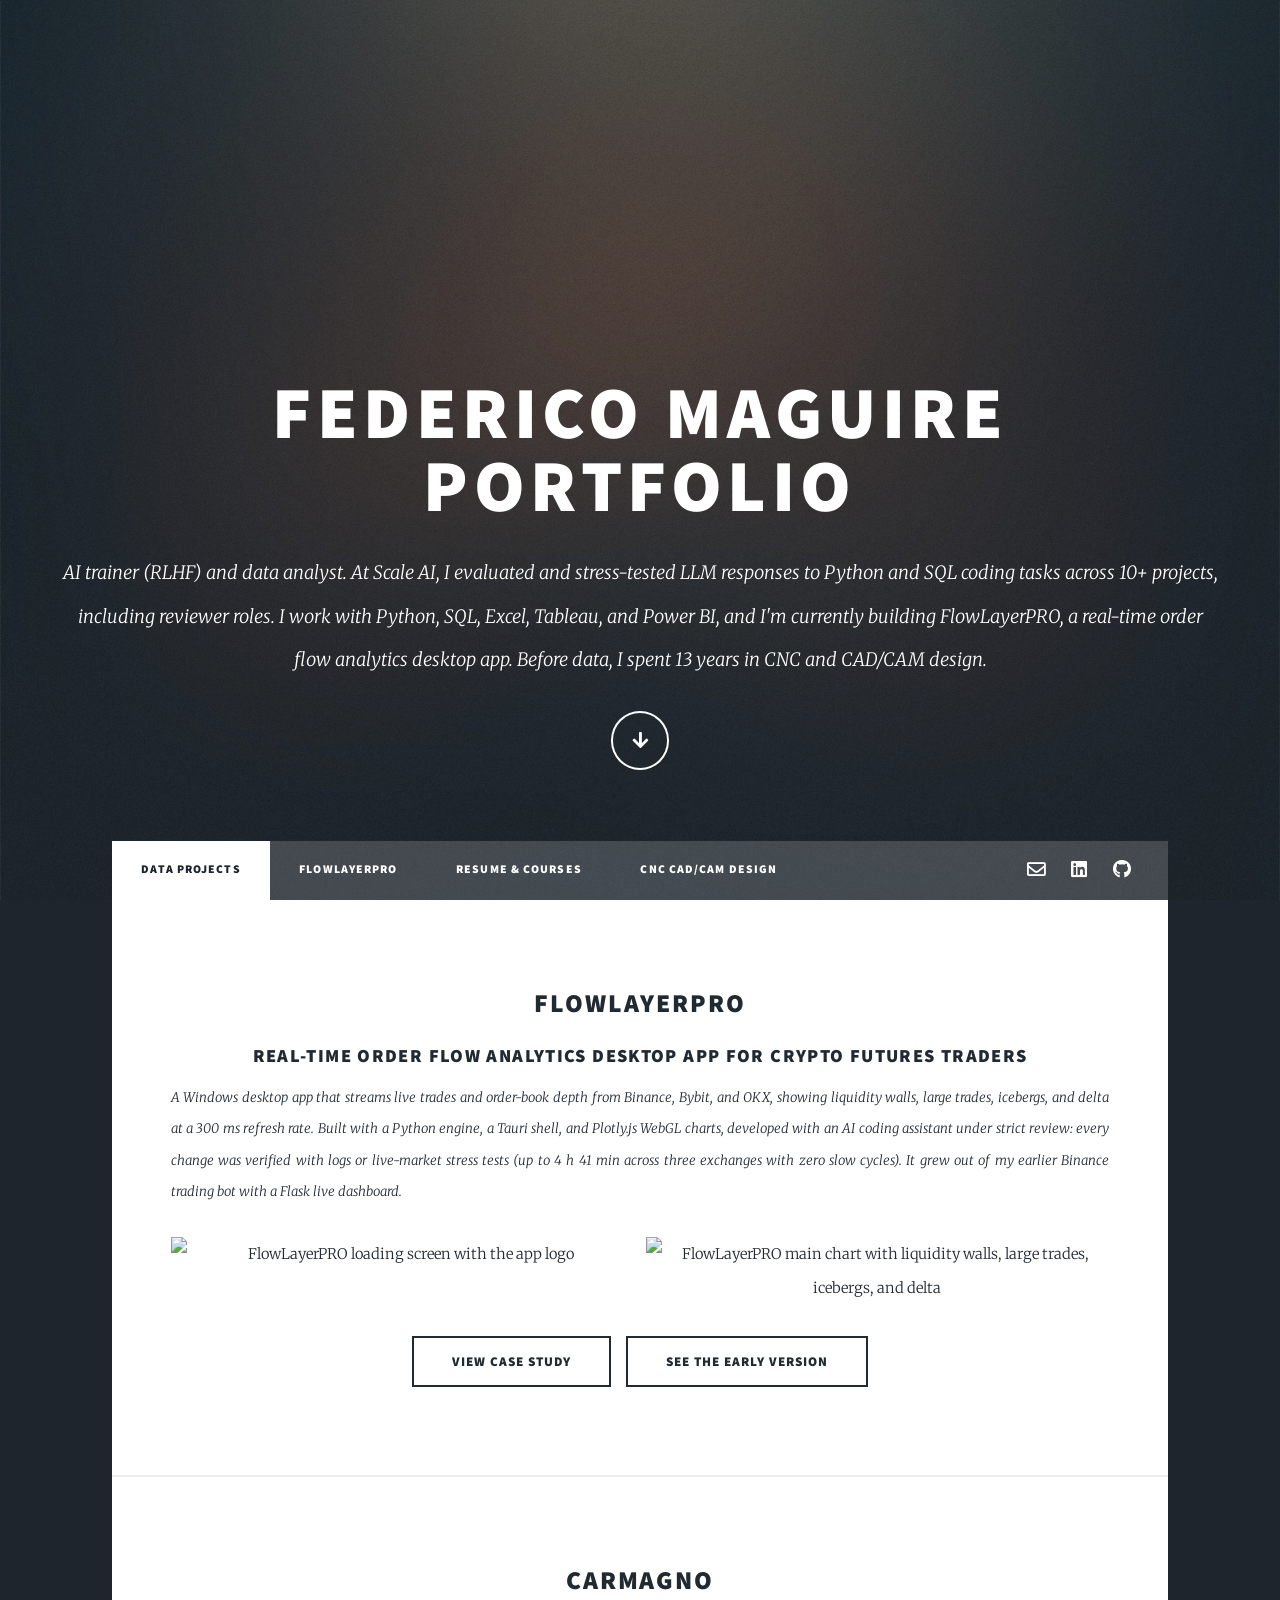
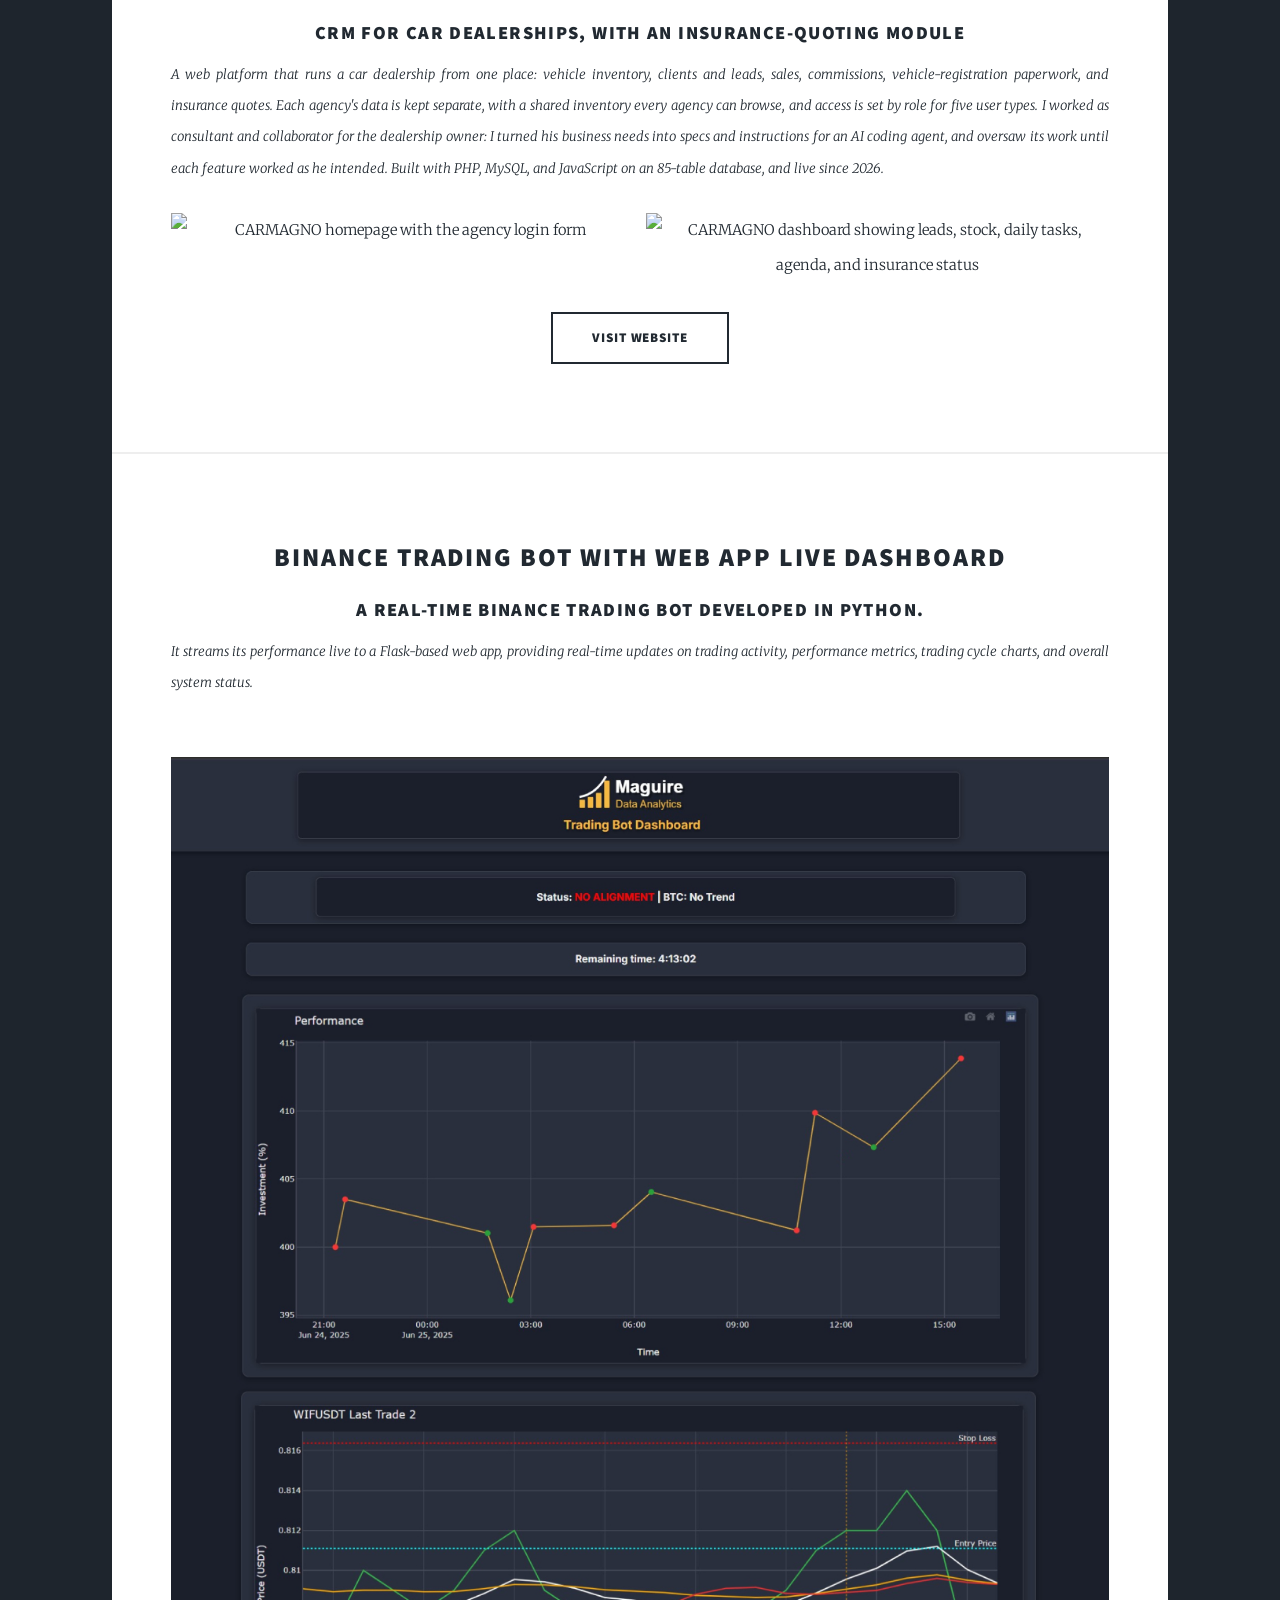
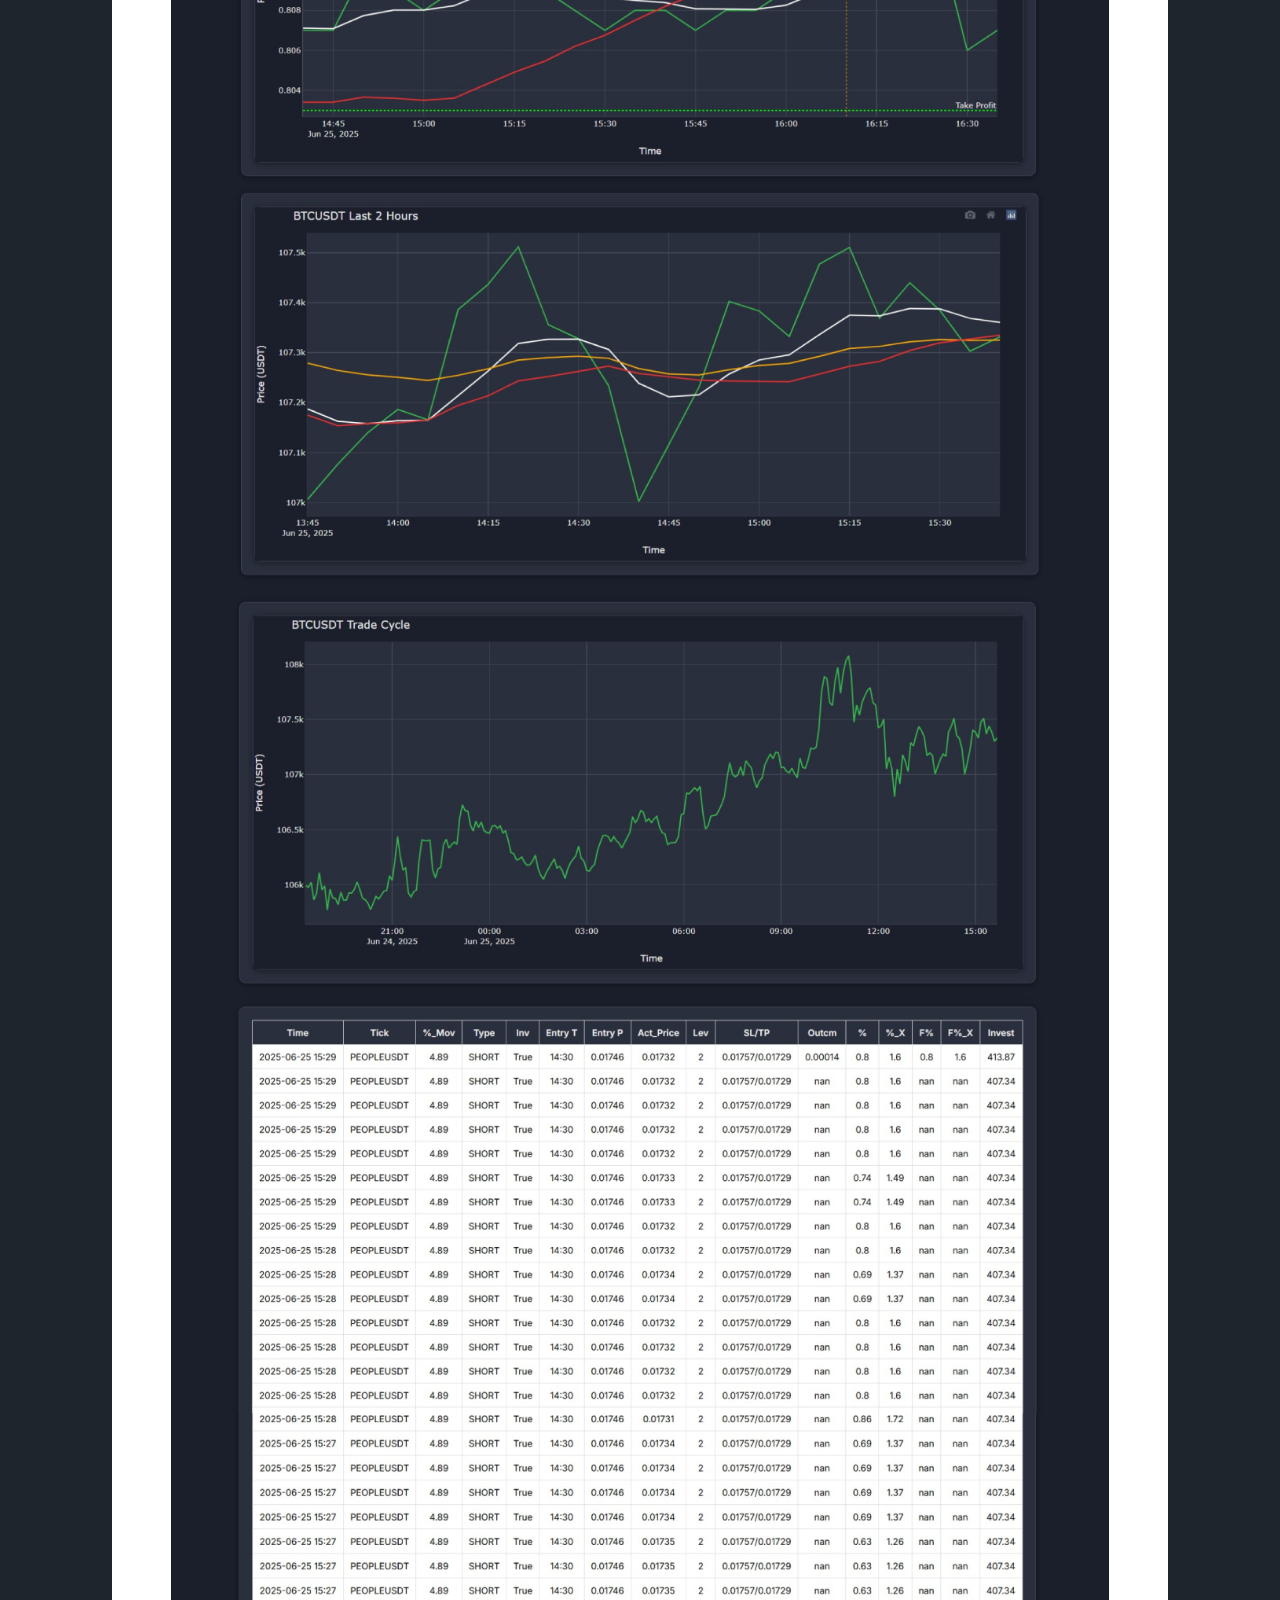
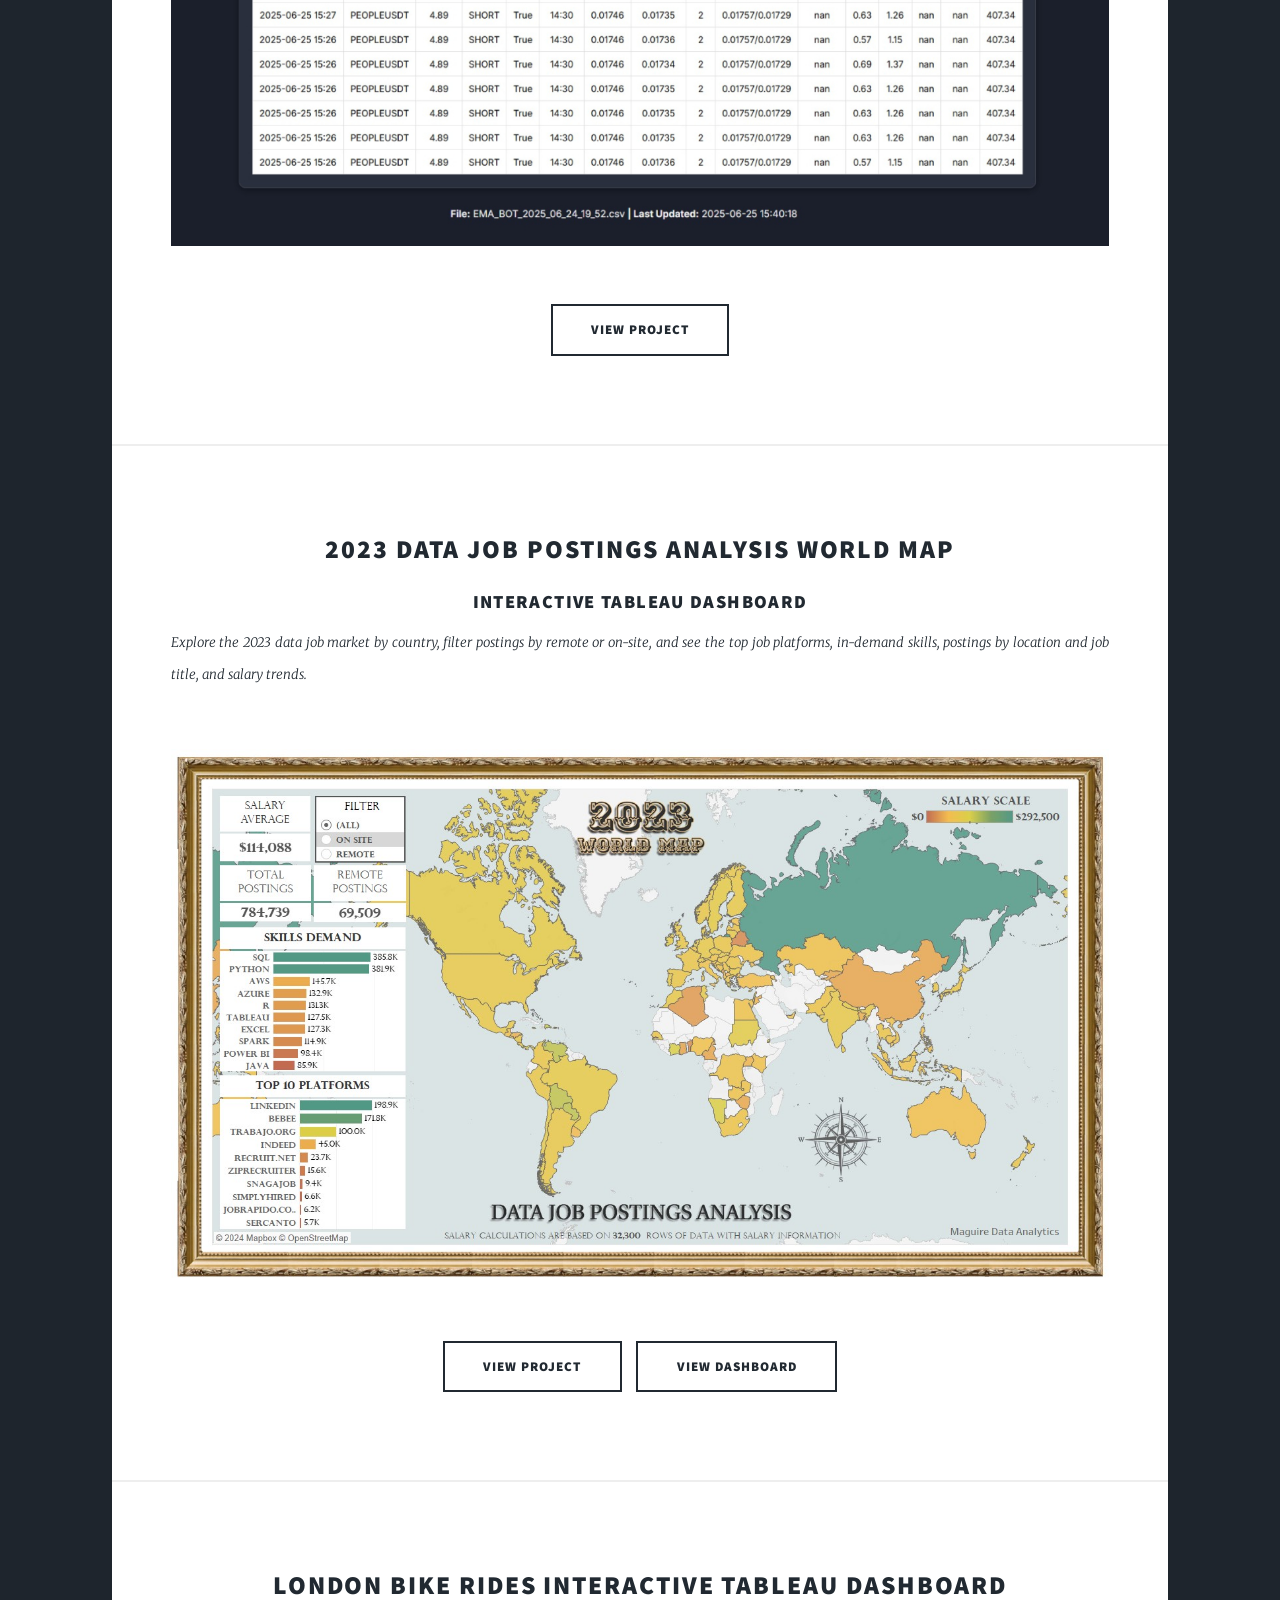
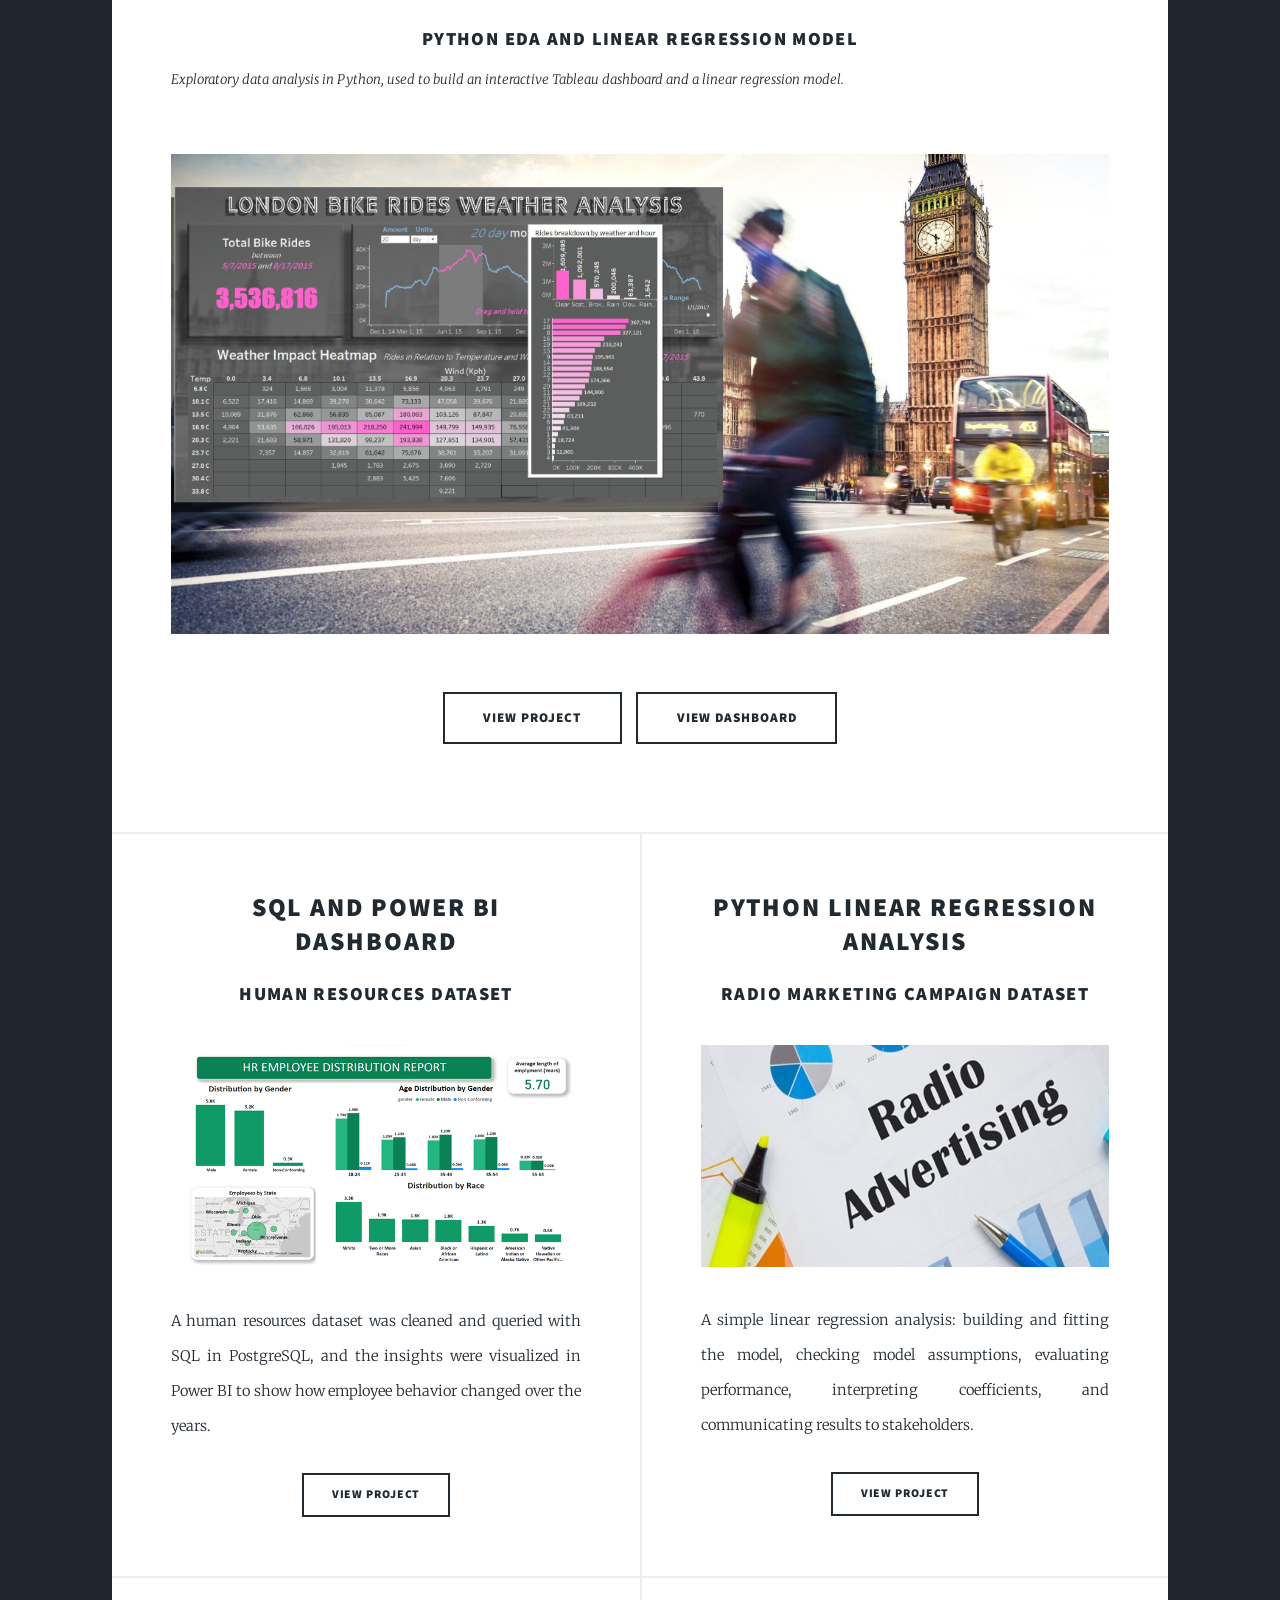
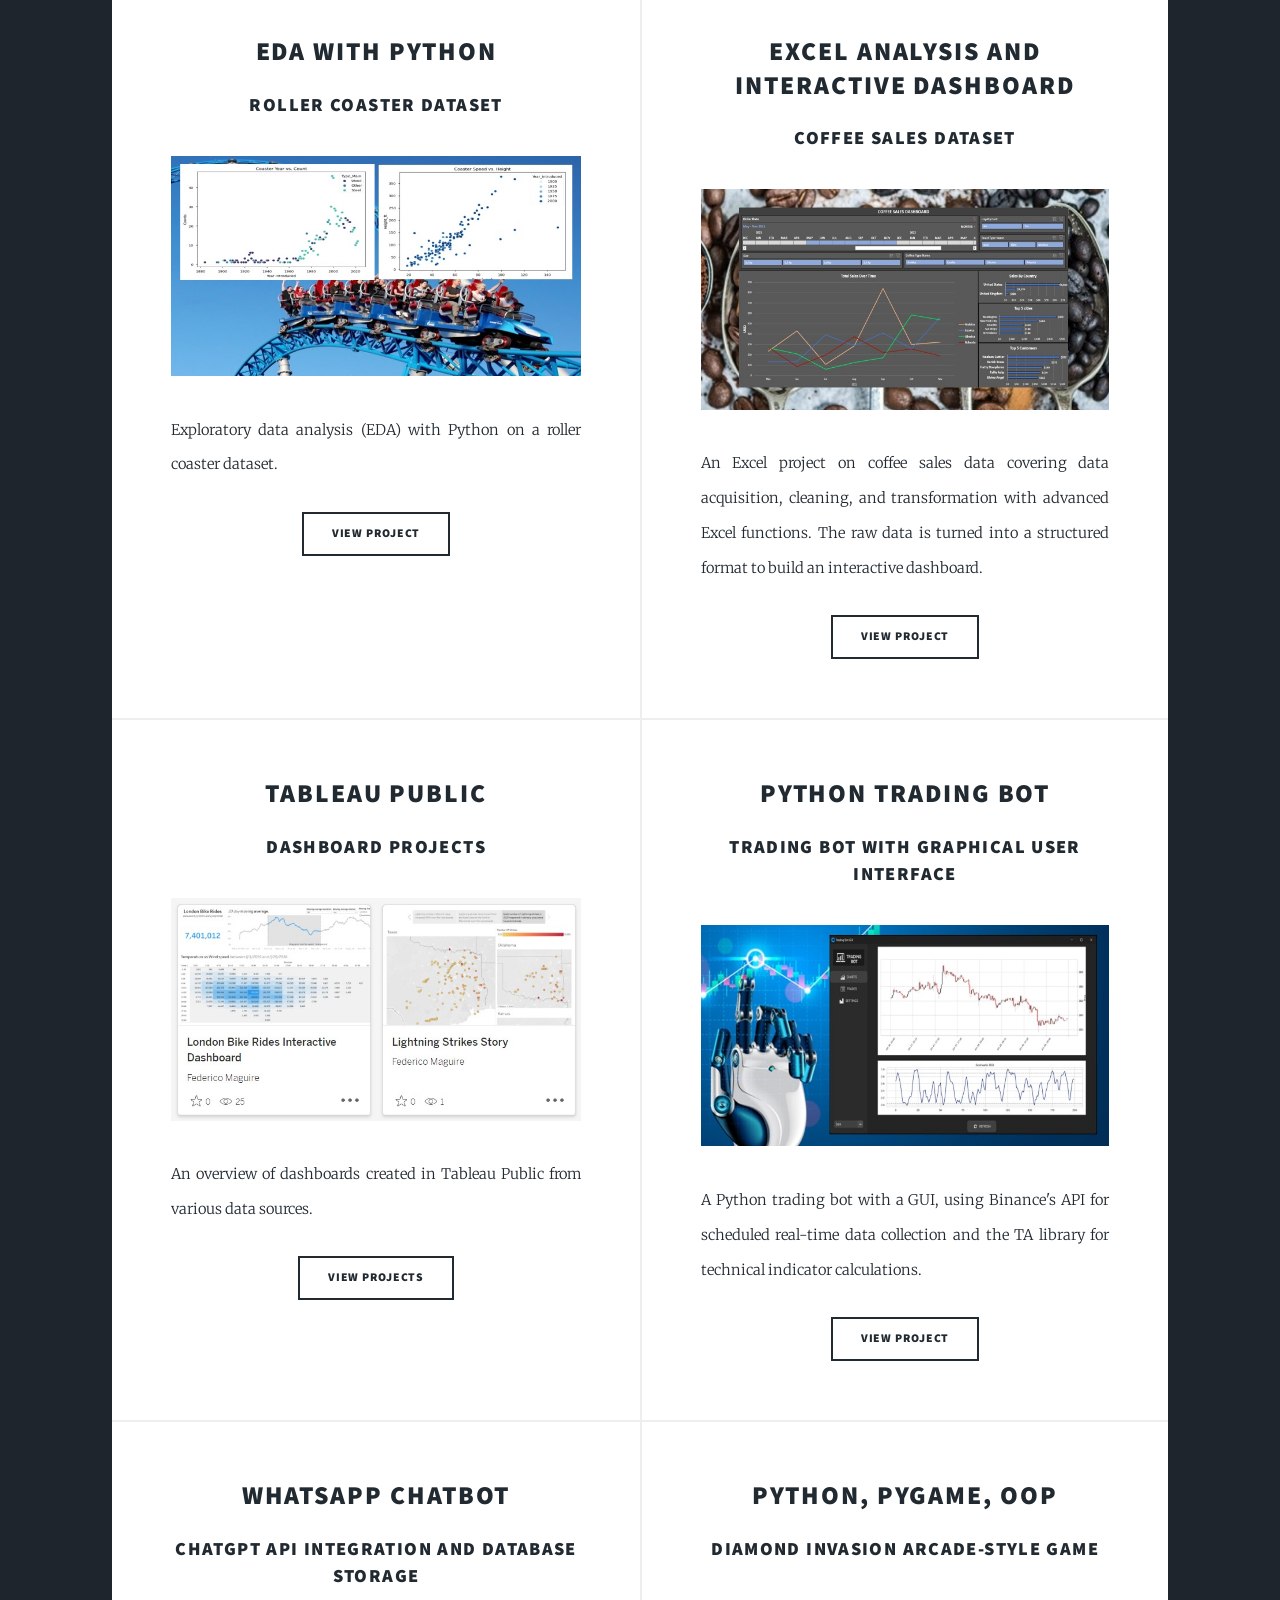
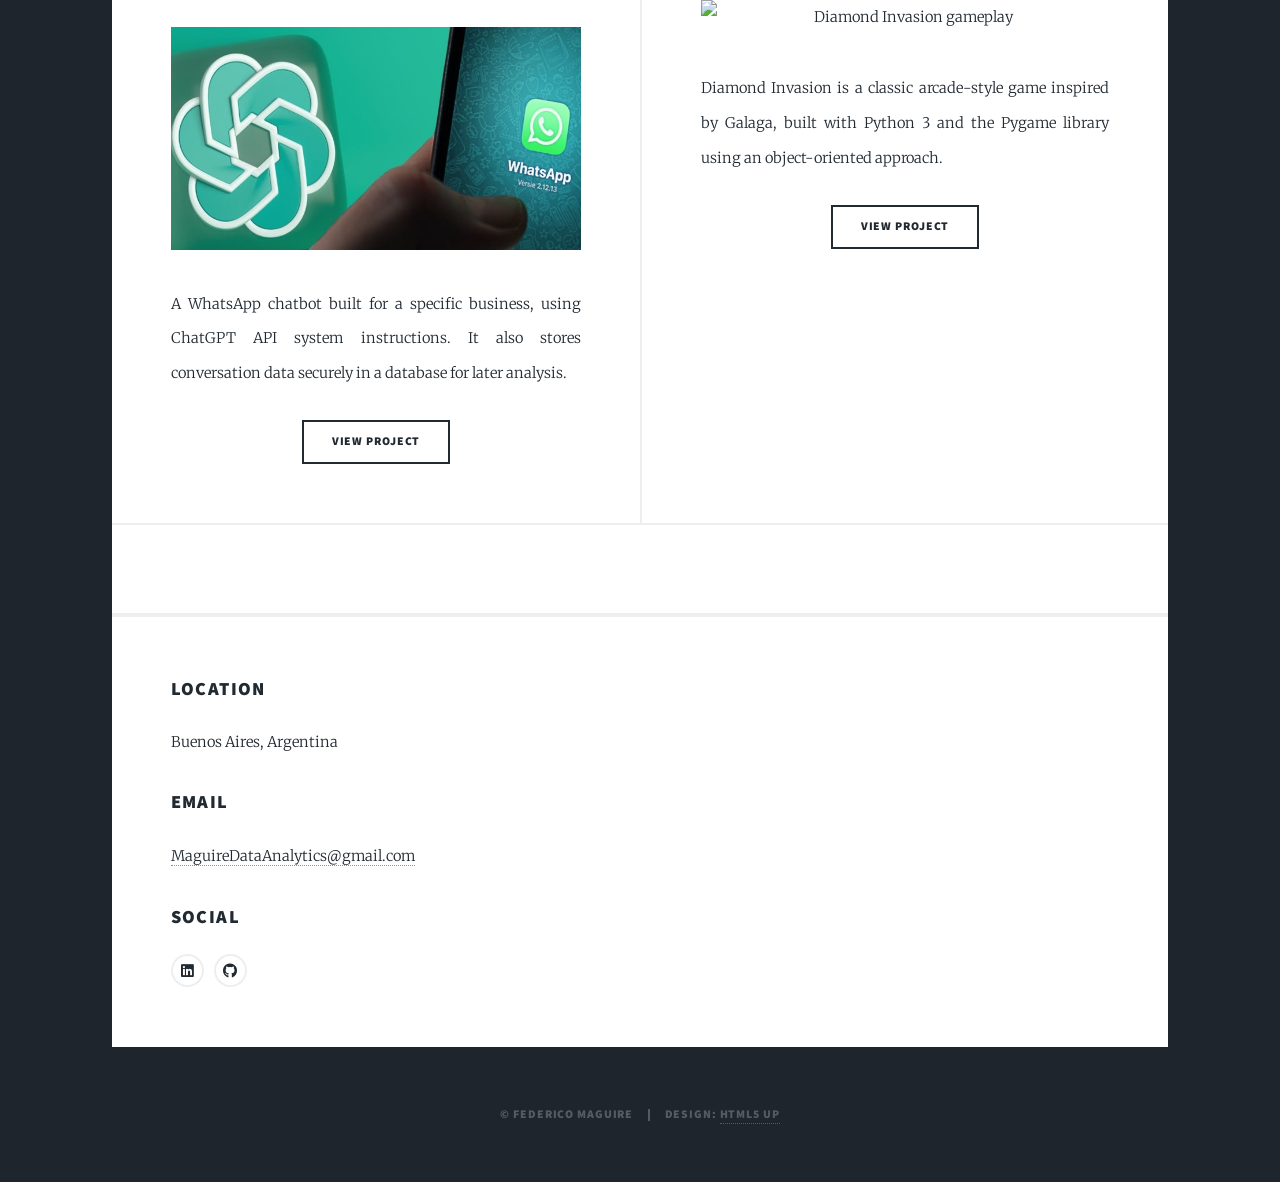
==== commit 32188657: "Add files via upload" ====
--- a/index.html
+++ b/index.html
@@ -36,7 +36,8 @@
 					<nav id="nav">
 						<ul class="links">
 							<li class="active"><a href="index.html">Data Projects</a></li>
-							<li><a href="generic.html">Resume / Courses &amp; Certifications</a></li>
+							<li><a href="flowlayerpro.html">FlowLayerPRO</a></li>
+							<li><a href="generic.html">Resume &amp; Courses</a></li>
 							<li><a href="elements.html">CNC CAD/CAM Design</a></li>
 						</ul>
 						<ul class="icons">
@@ -62,11 +63,55 @@
 									It grew out of my earlier Binance trading bot with a Flask live dashboard.</p>
 								</header>
 
-								<!-- TODO: add screenshot as images/flowlayerpro.jpg -->
-								<a class="image main"><img src="images/flowlayerpro.jpg" alt="FlowLayerPRO order flow dashboard" /></a>
-								<ul class="actions special">
-									<!-- TODO: add a demo video or docs link here when available -->
-									<li><a href="https://github.com/FedeMaguire/TradingBot-Web-App" class="button large">Early Version (Binance Bot)</a></li>
+								<div class="box alt">
+									<div class="row gtr-50 gtr-uniform">
+										<div class="col-6 col-12-small"><a href="flowlayerpro.html" class="image fit"><img src="images/flowlayerpro/loading.jpg" alt="FlowLayerPRO loading screen with the app logo" /></a></div>
+										<div class="col-6 col-12-small"><a href="flowlayerpro.html" class="image fit"><img src="images/flowlayerpro/dashboard.jpg" alt="FlowLayerPRO main chart with liquidity walls, large trades, icebergs, and delta" /></a></div>
+									</div>
+								</div>
+								<ul class="actions special">
+									<li><a href="flowlayerpro.html" class="button large">View Case Study</a></li>
+									<li><a href="#binance-bot" class="button large">See the Early Version</a></li>
+								</ul>
+							</article>
+
+						<!-- Featured Post: CARMAGNO -->
+							<article class="post featured">
+								<header>
+									<h2>CARMAGNO</h2>
+									<h3>CRM for car dealerships, with an insurance-quoting module</h3>
+									<p>A web platform that runs a car dealership from one place: vehicle inventory, clients and leads,
+									sales, commissions, vehicle-registration paperwork, and insurance quotes. Each agency's data is kept
+									separate, with a shared inventory every agency can browse, and access is set by role for five user types.
+									I worked as consultant and collaborator for the dealership owner: I turned his business needs into
+									specs and instructions for an AI coding agent, and oversaw its work until each feature worked as he intended.
+									Built with PHP, MySQL, and JavaScript on an 85-table database, and live since 2026.</p>
+								</header>
+
+								<div class="box alt">
+									<div class="row gtr-50 gtr-uniform">
+										<div class="col-6 col-12-small"><a href="https://carmagno.com.ar/index.php" class="image fit"><img src="images/carmagno/homepage.jpg" alt="CARMAGNO homepage with the agency login form" /></a></div>
+										<div class="col-6 col-12-small"><a href="https://carmagno.com.ar/index.php" class="image fit"><img src="images/carmagno/dashboard.jpg" alt="CARMAGNO dashboard showing leads, stock, daily tasks, agenda, and insurance status" /></a></div>
+									</div>
+								</div>
+								<ul class="actions special">
+									<li><a href="https://carmagno.com.ar/index.php" class="button large">Visit Website</a></li>
+								</ul>
+							</article>
+
+						<!-- Featured Post -->
+							<article class="post featured" id="binance-bot">
+								<header>
+									<h2>Binance Trading Bot with Web App Live Dashboard</h2>
+									<h3>A real-time Binance trading bot developed in Python.</h3>
+									<p>It streams its performance
+									live to a Flask-based web app, providing real-time updates on trading activity,
+									performance metrics, trading cycle charts, and overall system status.</p>
+								</header>
+
+								<a class="image main"><img src="images/full.jpg" alt="Trading bot web app live dashboard" /></a>
+								<ul class="actions special">
+									<li><a href="https://github.com/FedeMaguire/TradingBot-Web-App" class="button large">View Project</a></li>
 								</ul>
 							</article>
 
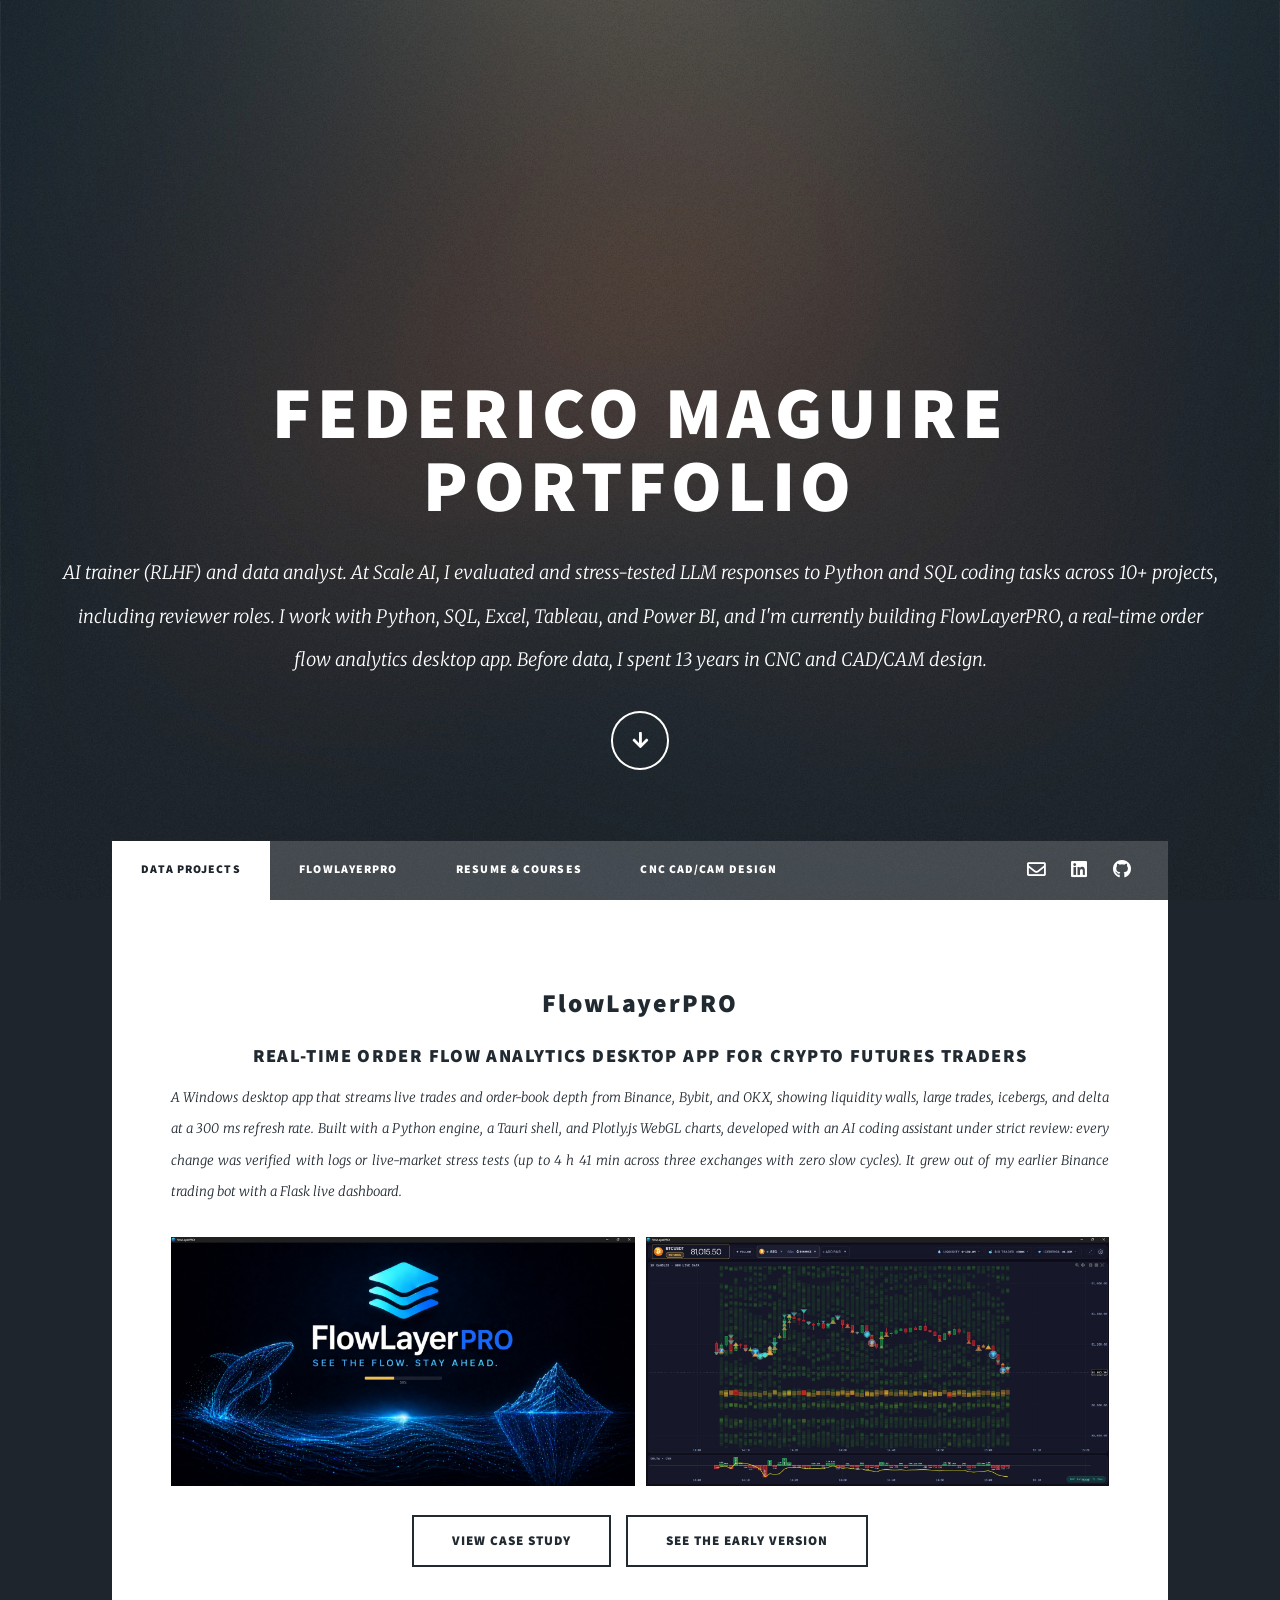
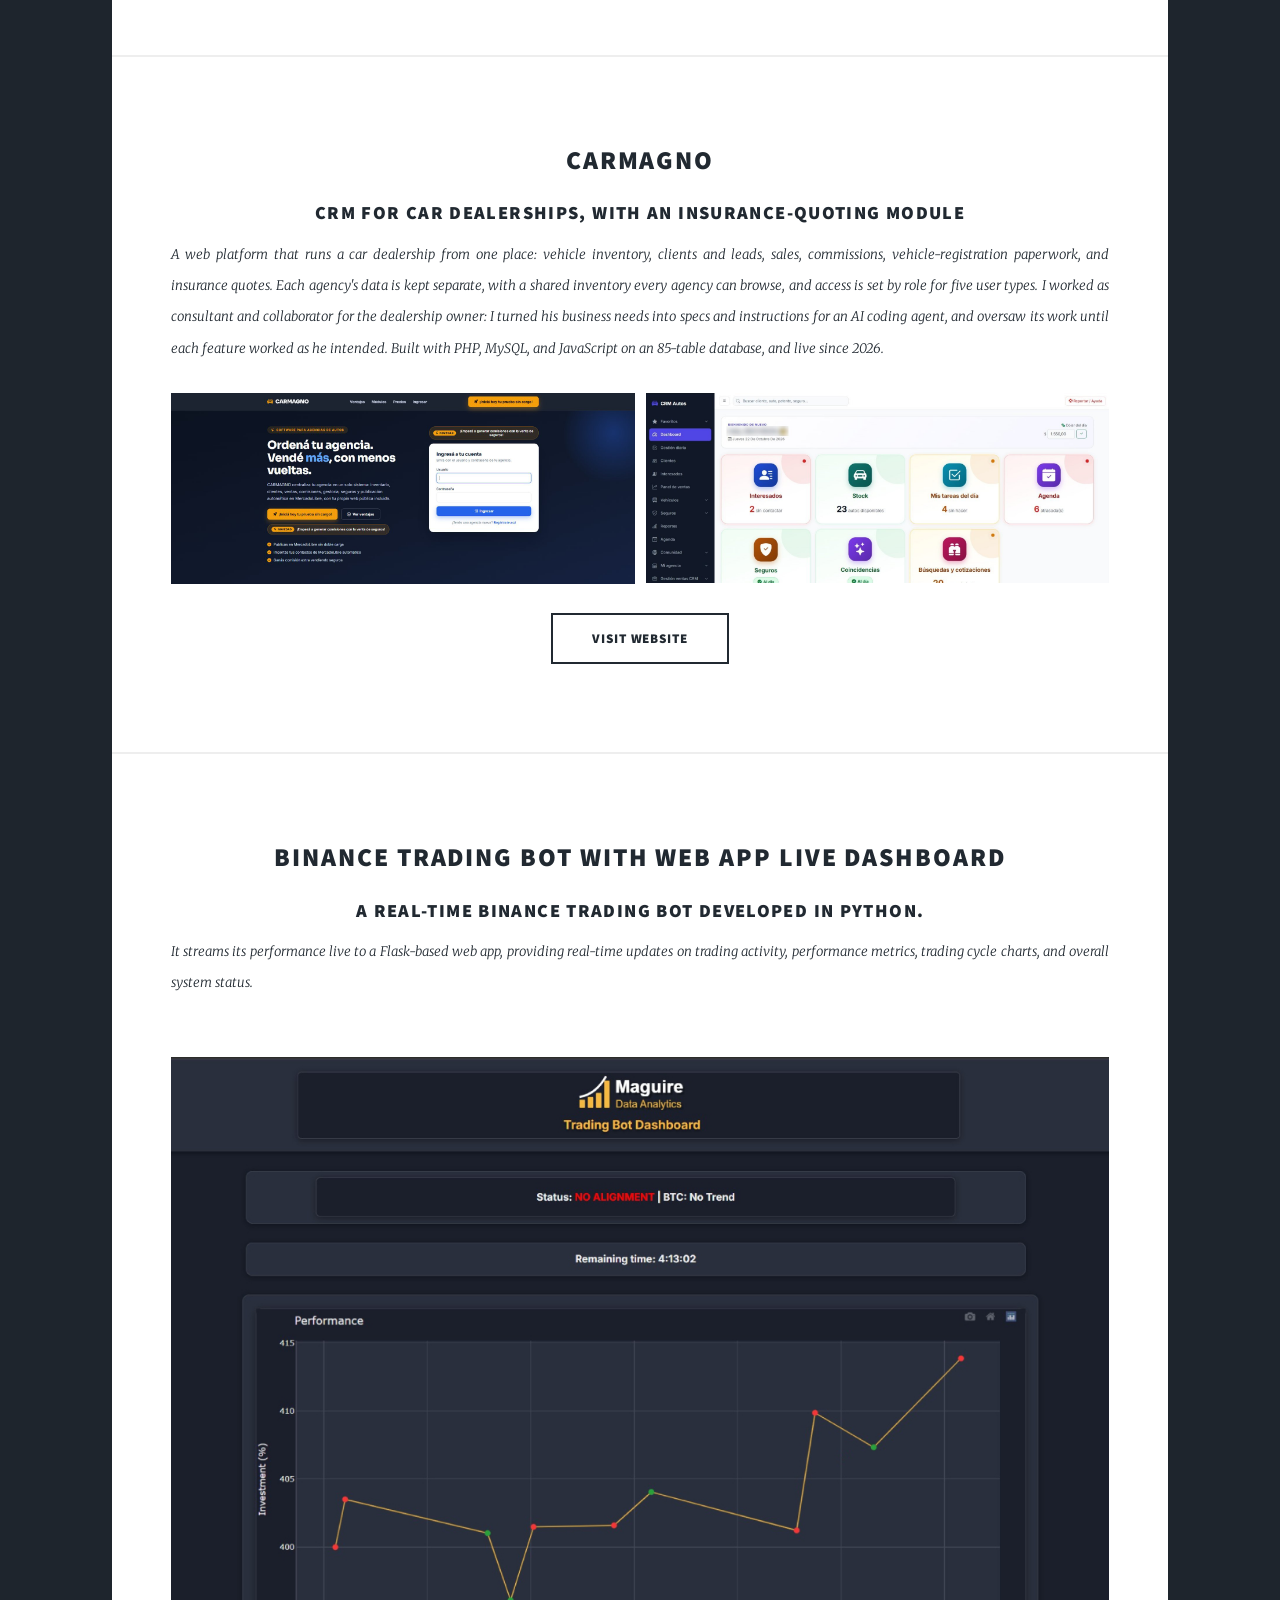
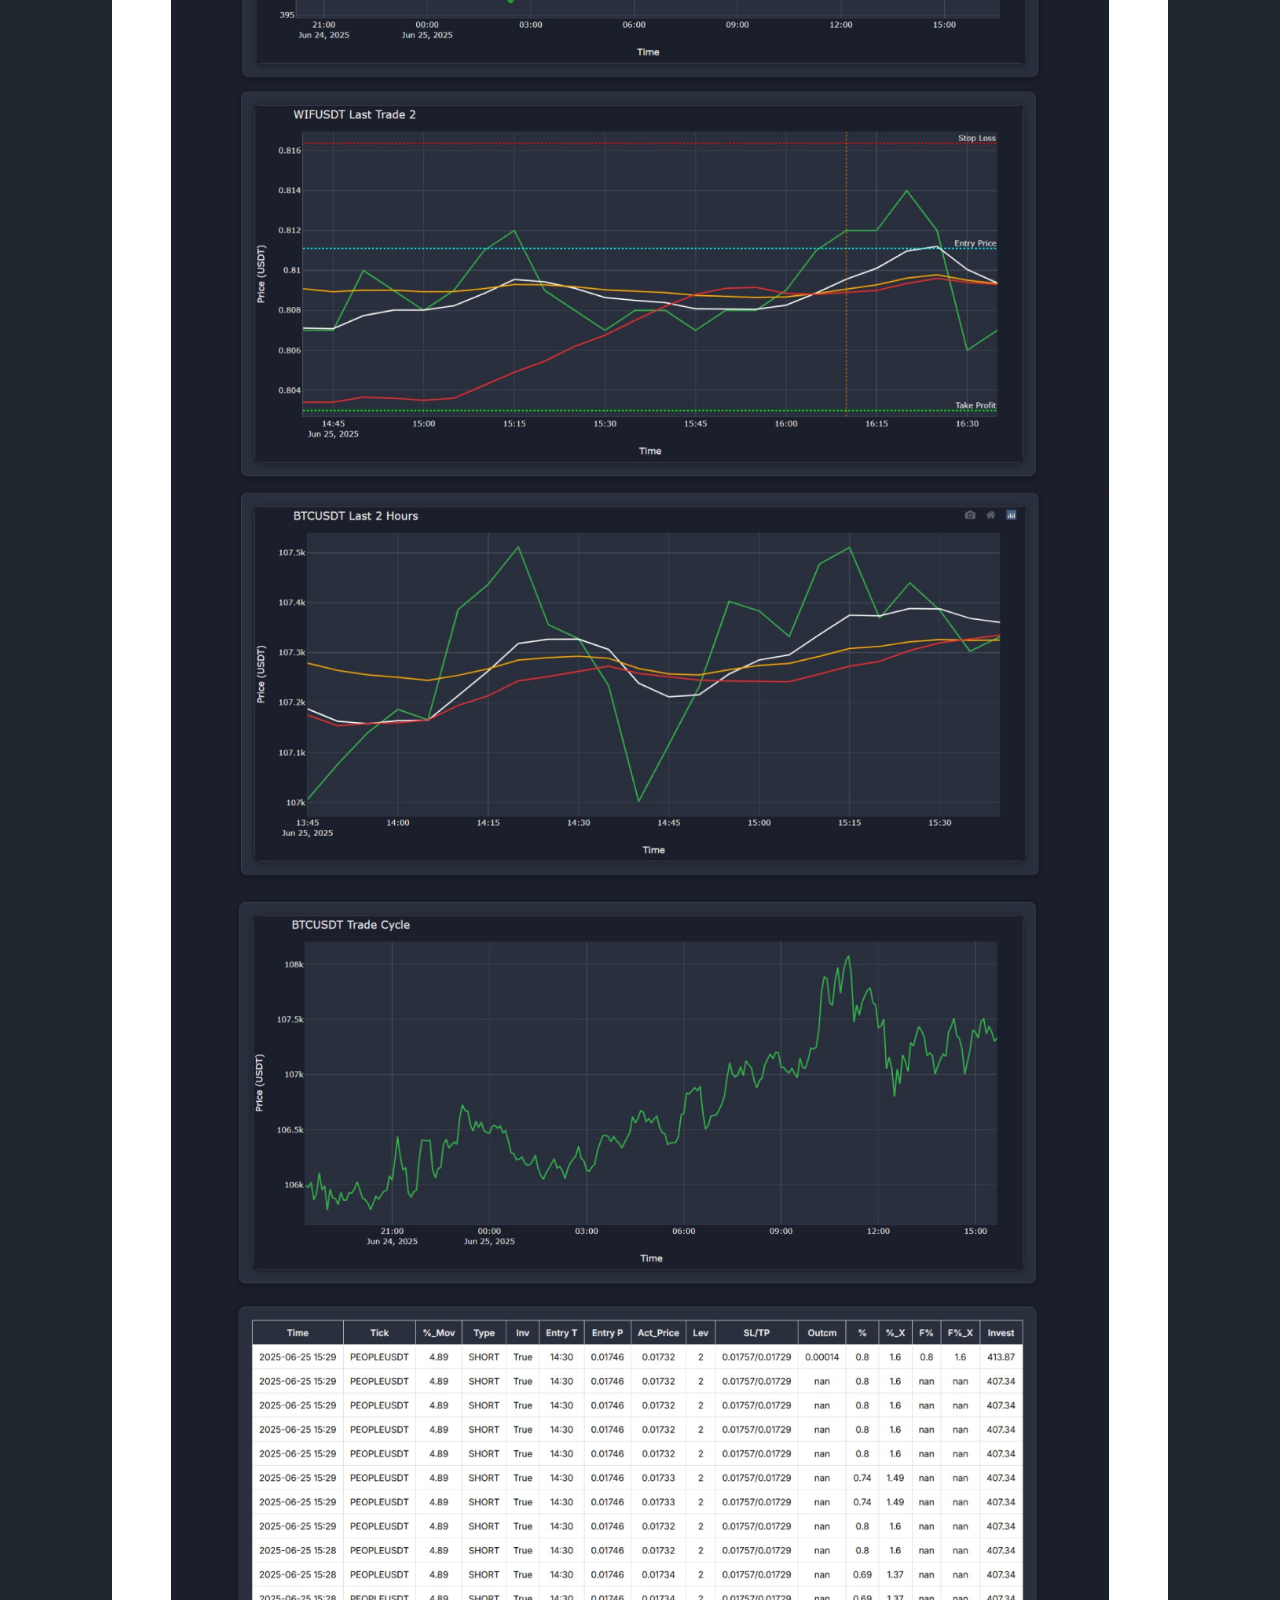
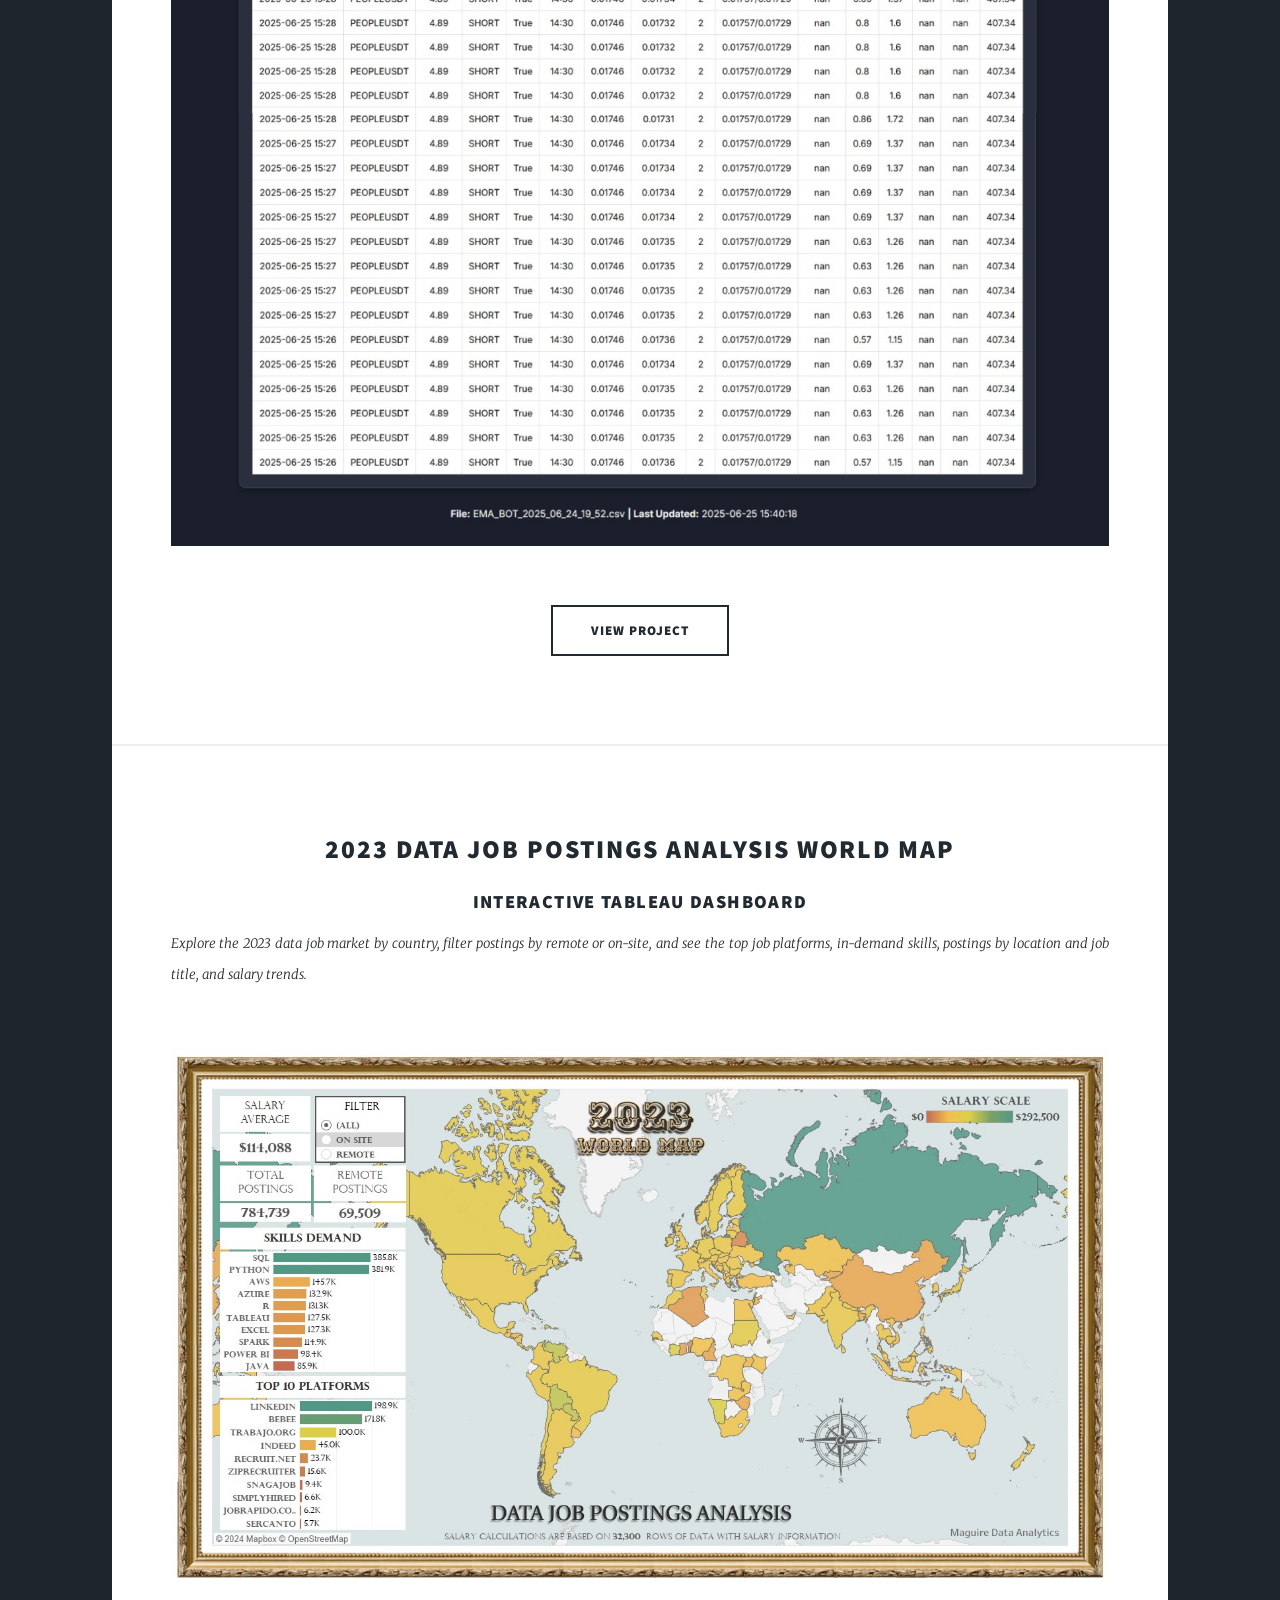
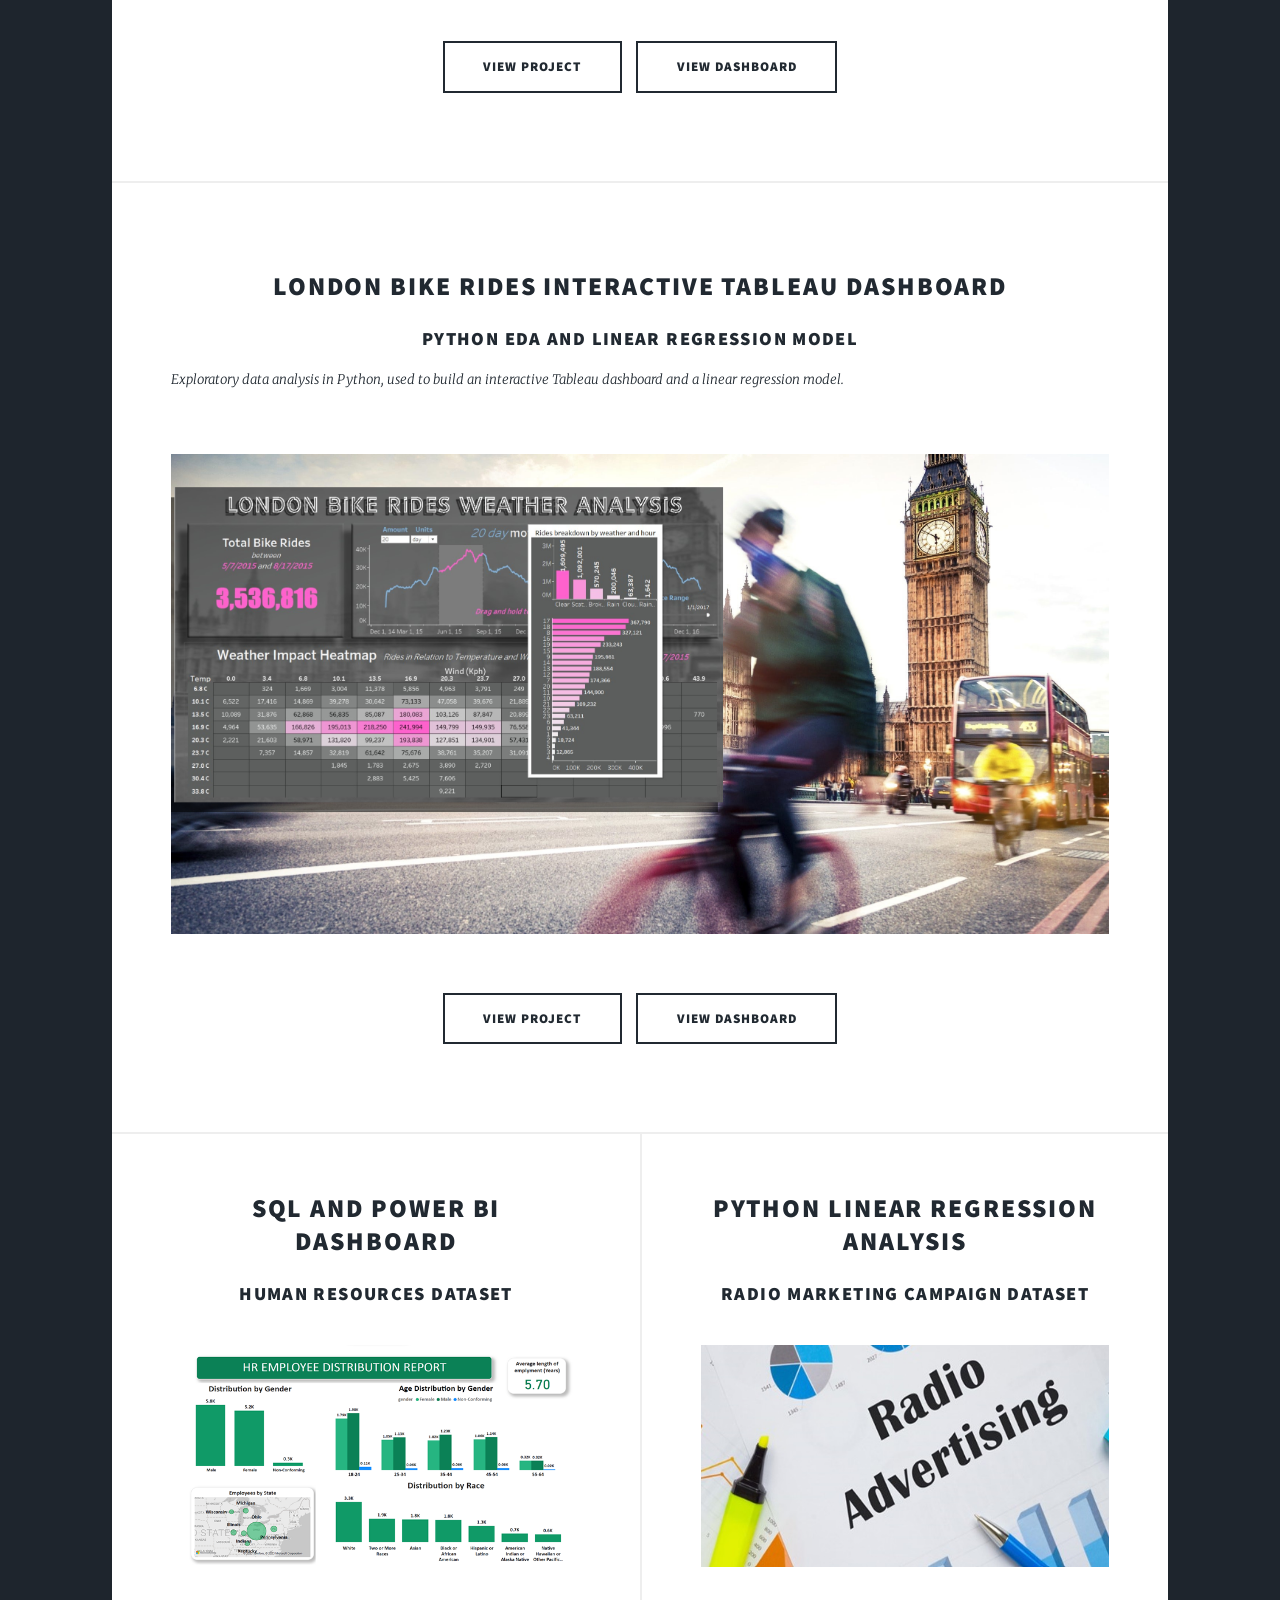
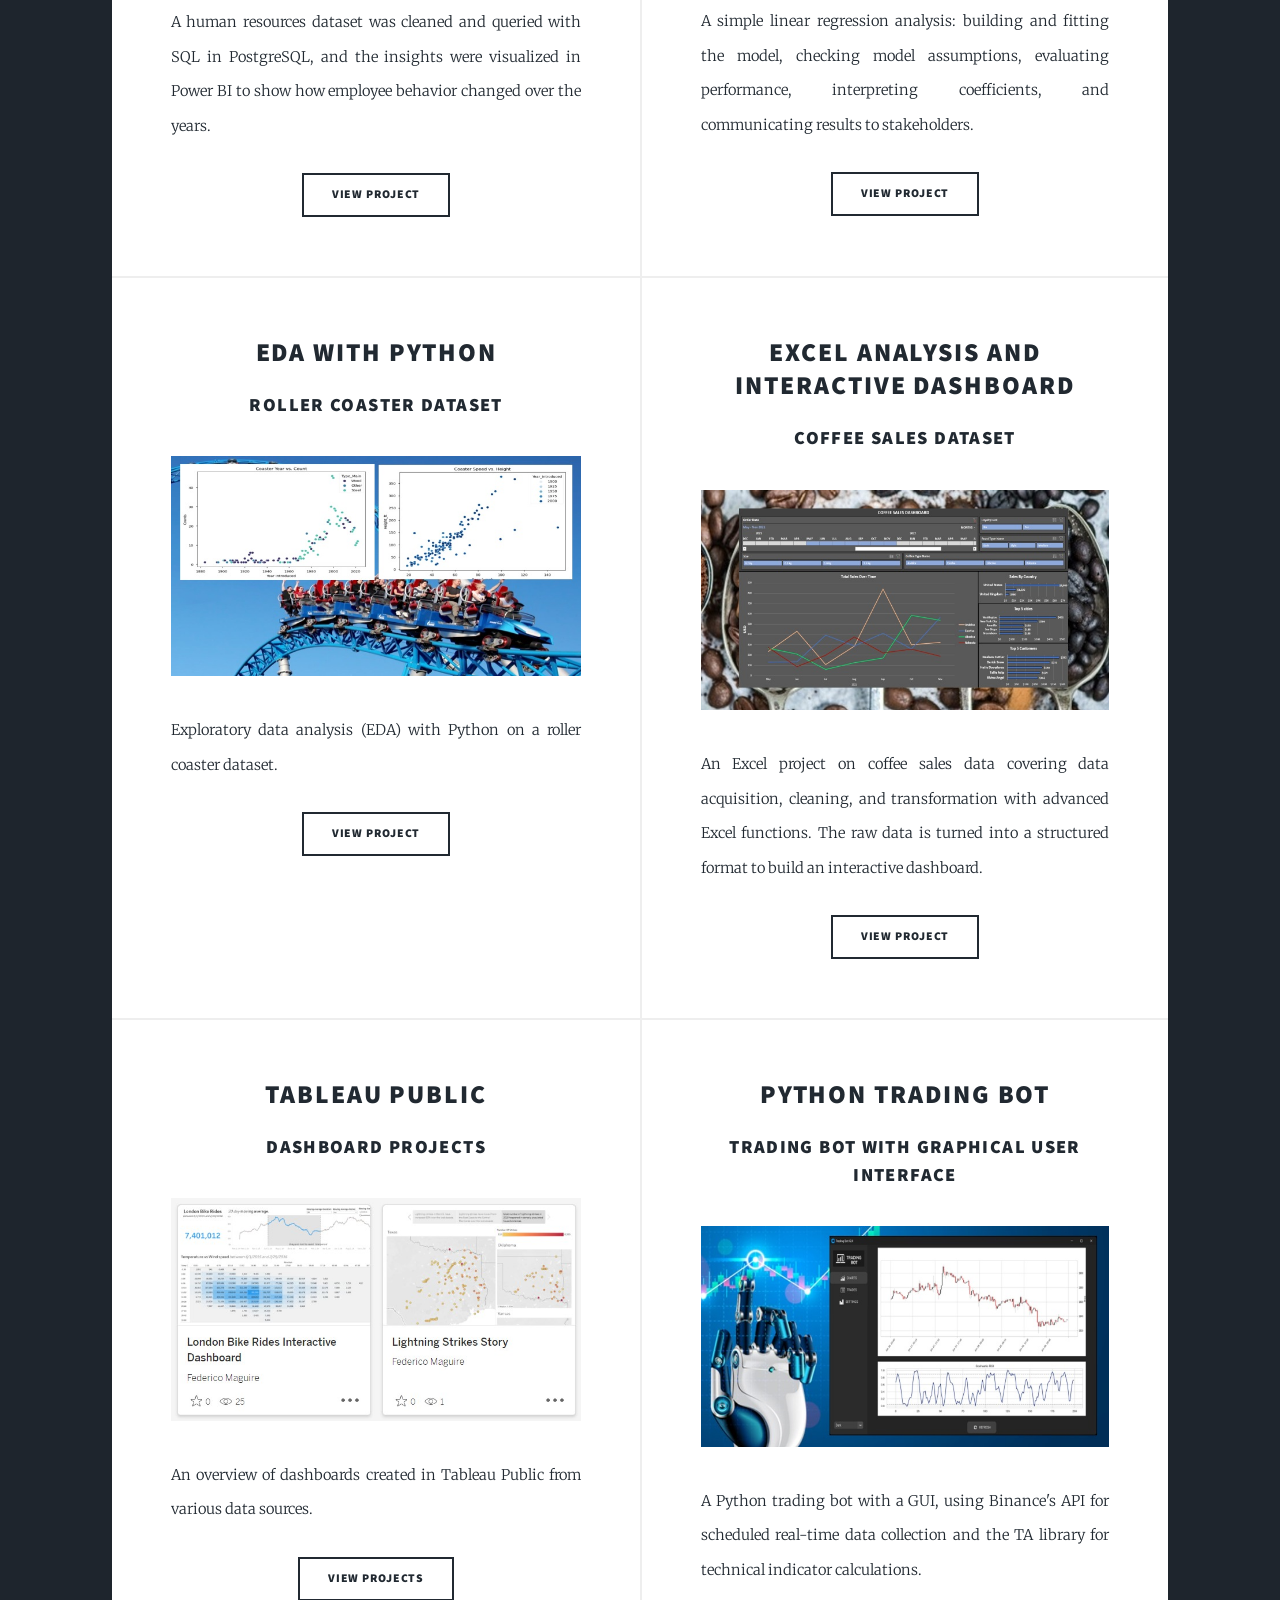
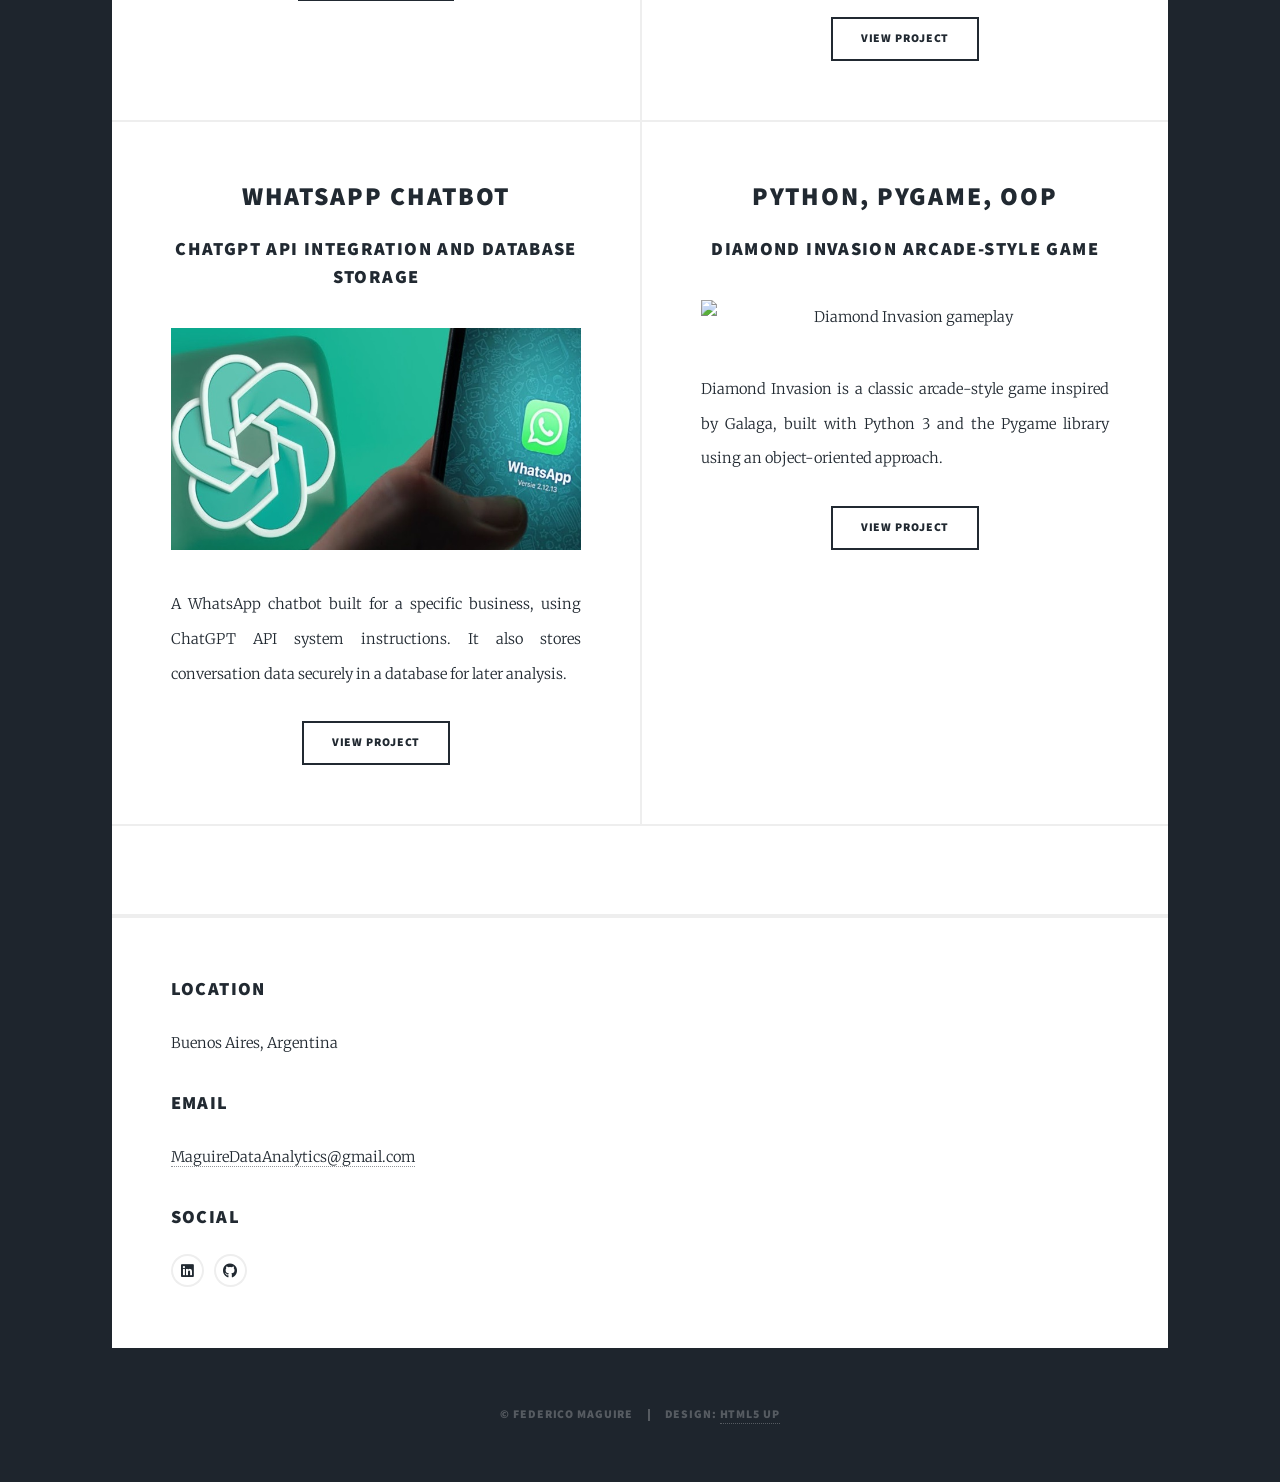
==== commit 4520c1ac: "Add files via upload" ====
--- a/index.html
+++ b/index.html
@@ -53,7 +53,7 @@
 						<!-- Featured Post: FlowLayerPRO -->
 							<article class="post featured">
 								<header>
-									<h2>FlowLayerPRO</h2>
+									<h2><span style="text-transform: none;">FlowLayerPRO</span></h2>
 									<h3>Real-time order flow analytics desktop app for crypto futures traders</h3>
 									<p>A Windows desktop app that streams live trades and order-book depth from Binance, Bybit, and OKX,
 									showing liquidity walls, large trades, icebergs, and delta at a 300 ms refresh rate.
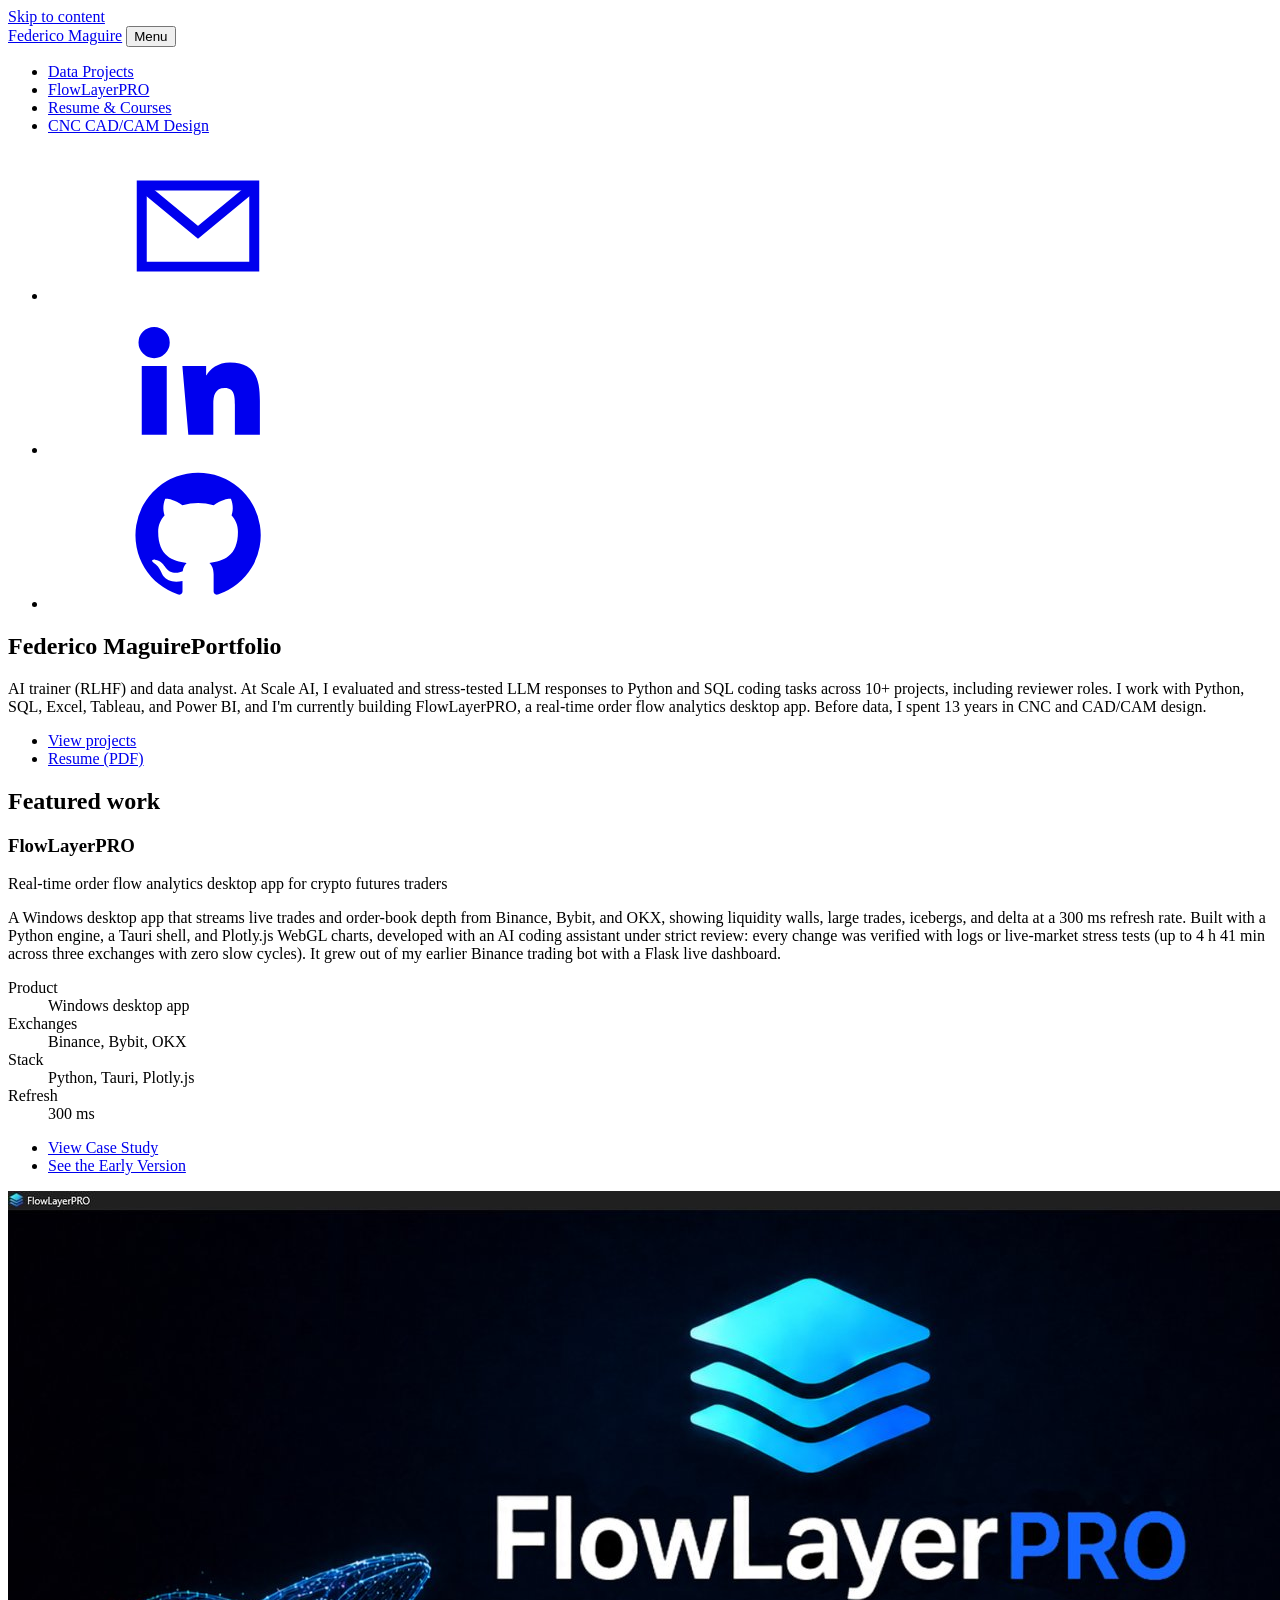
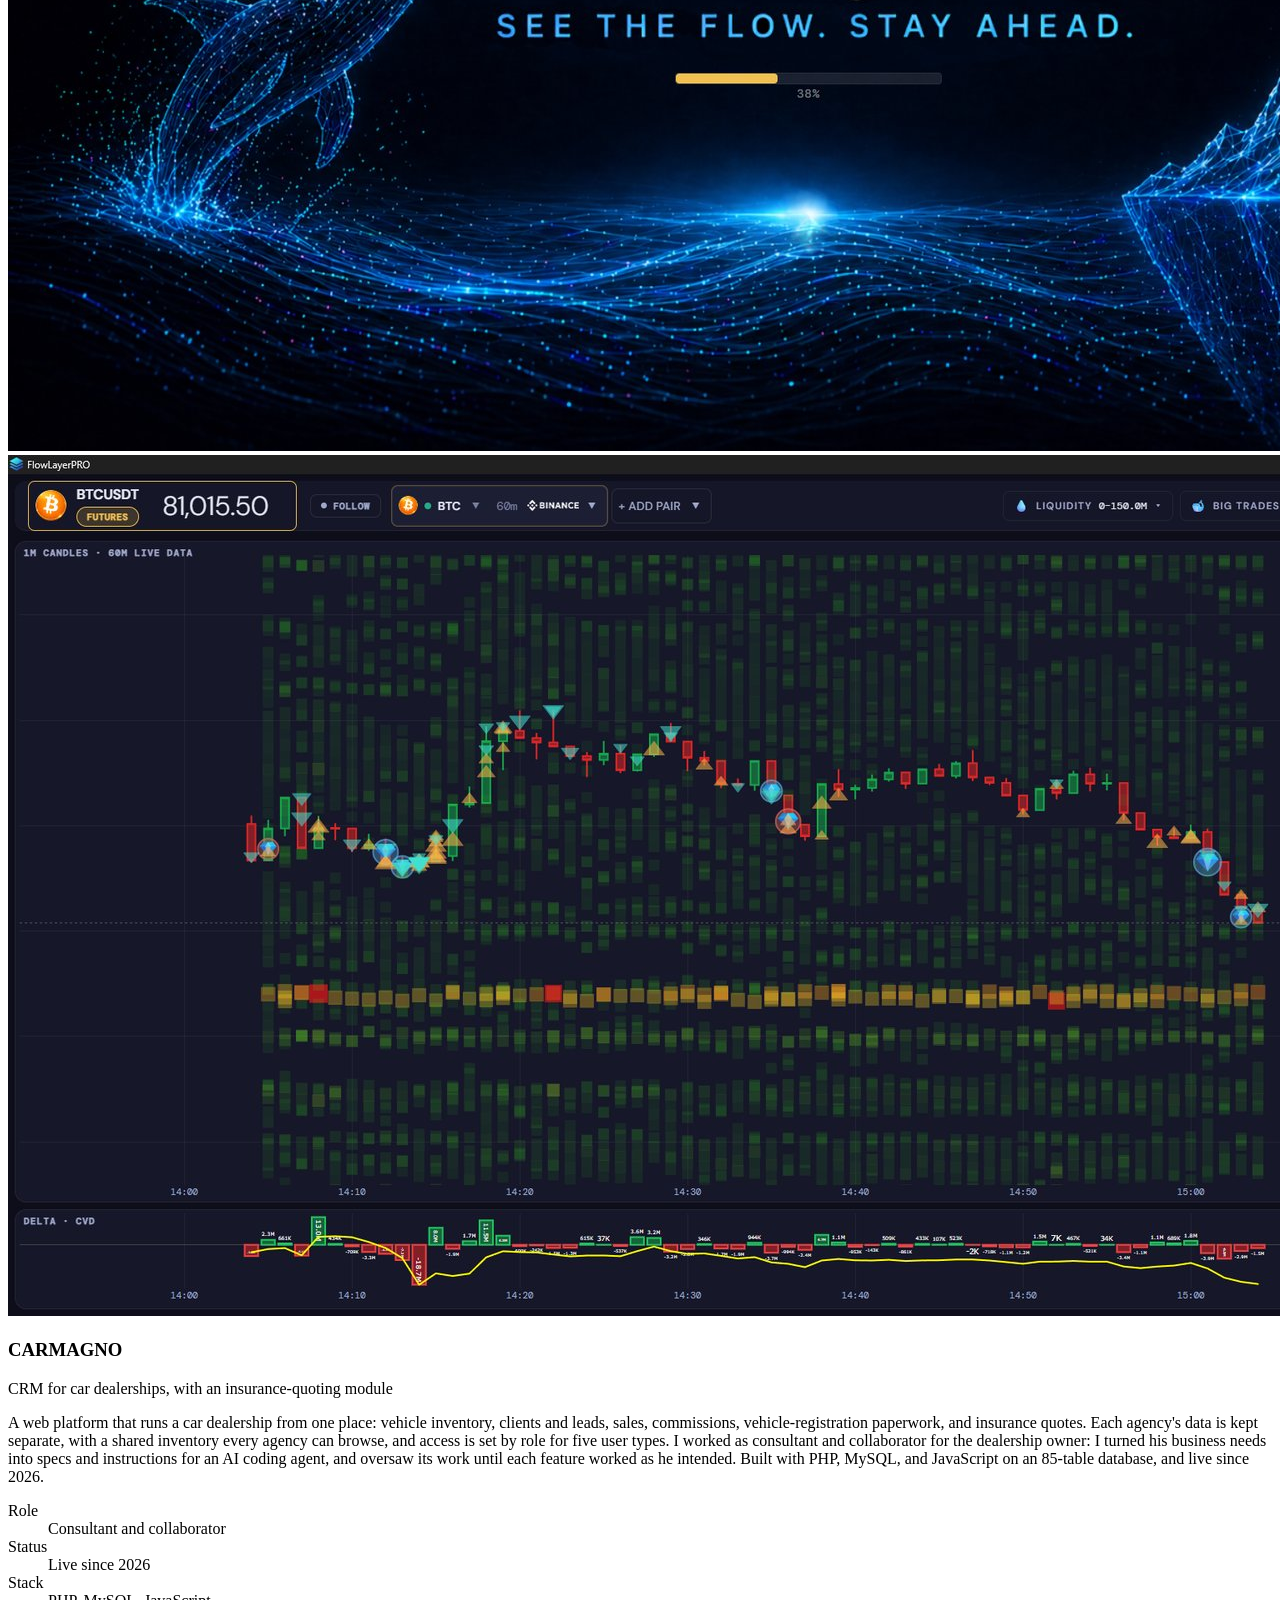
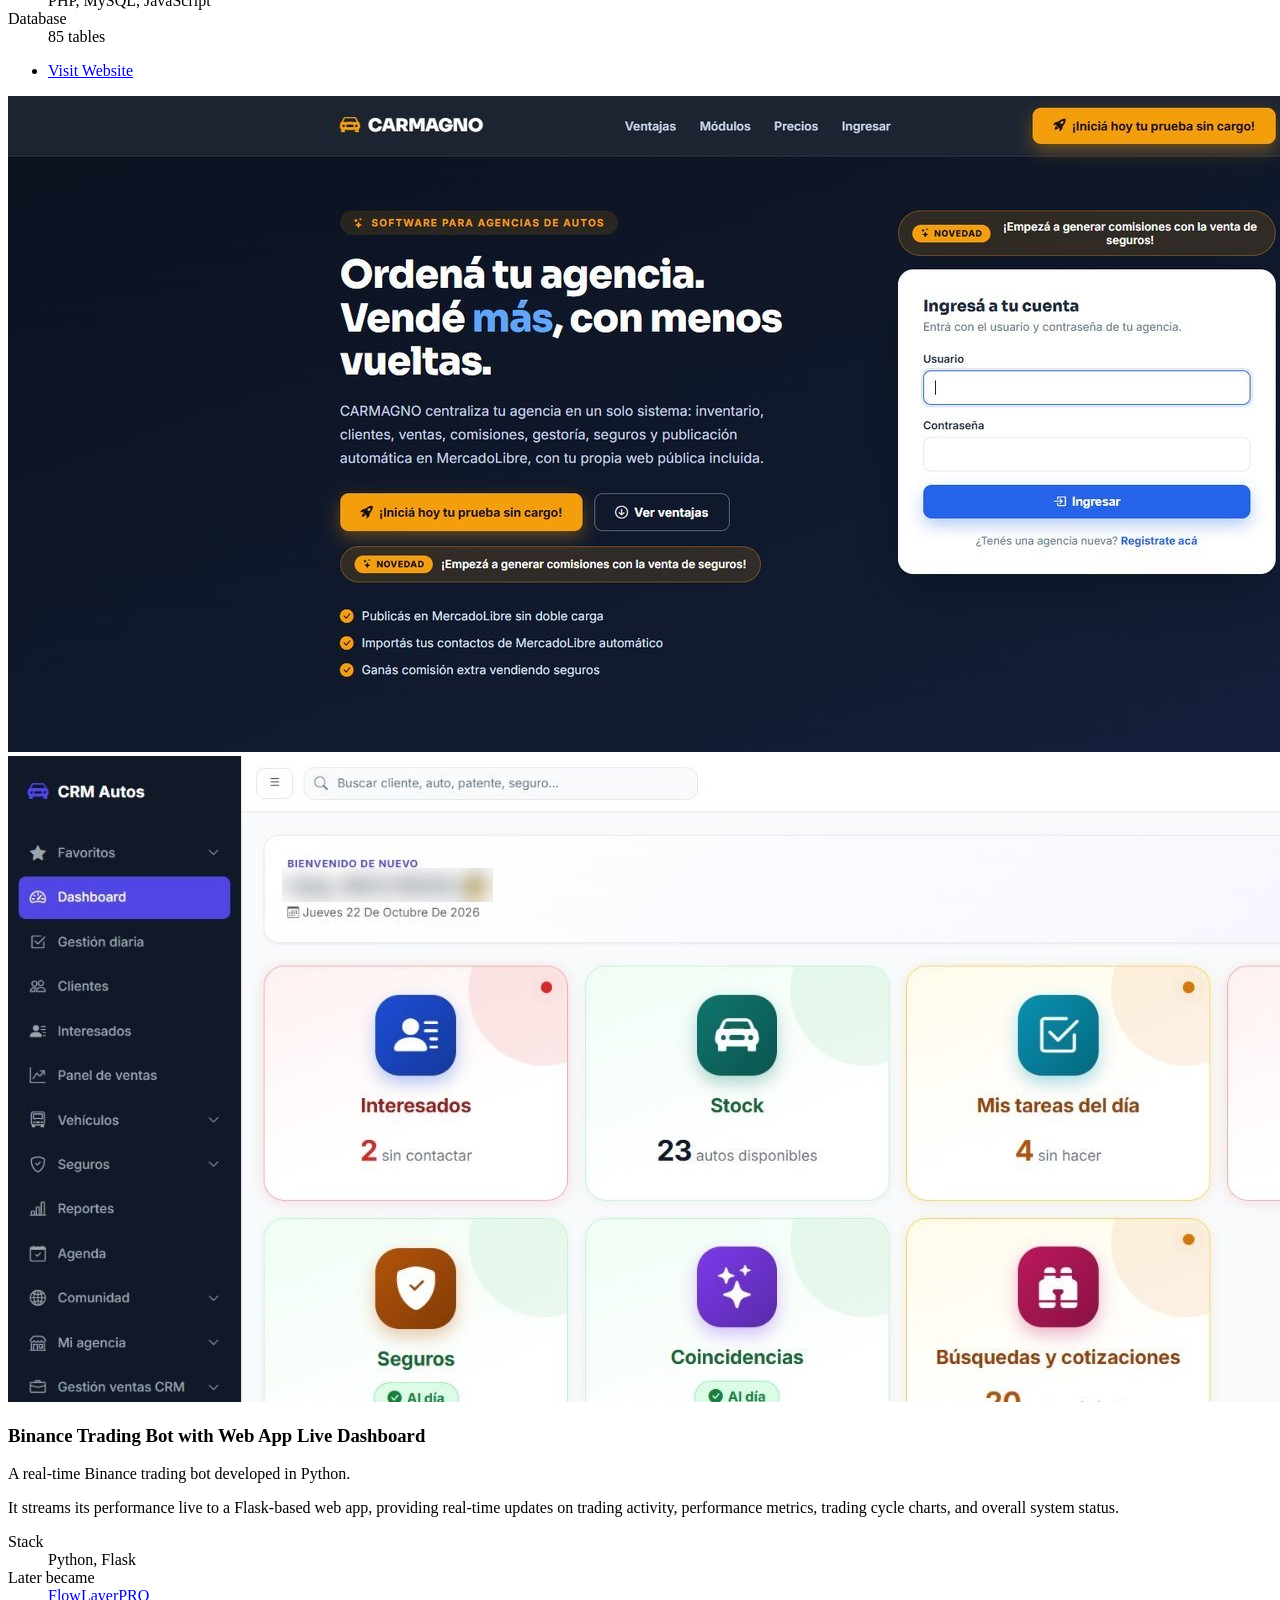
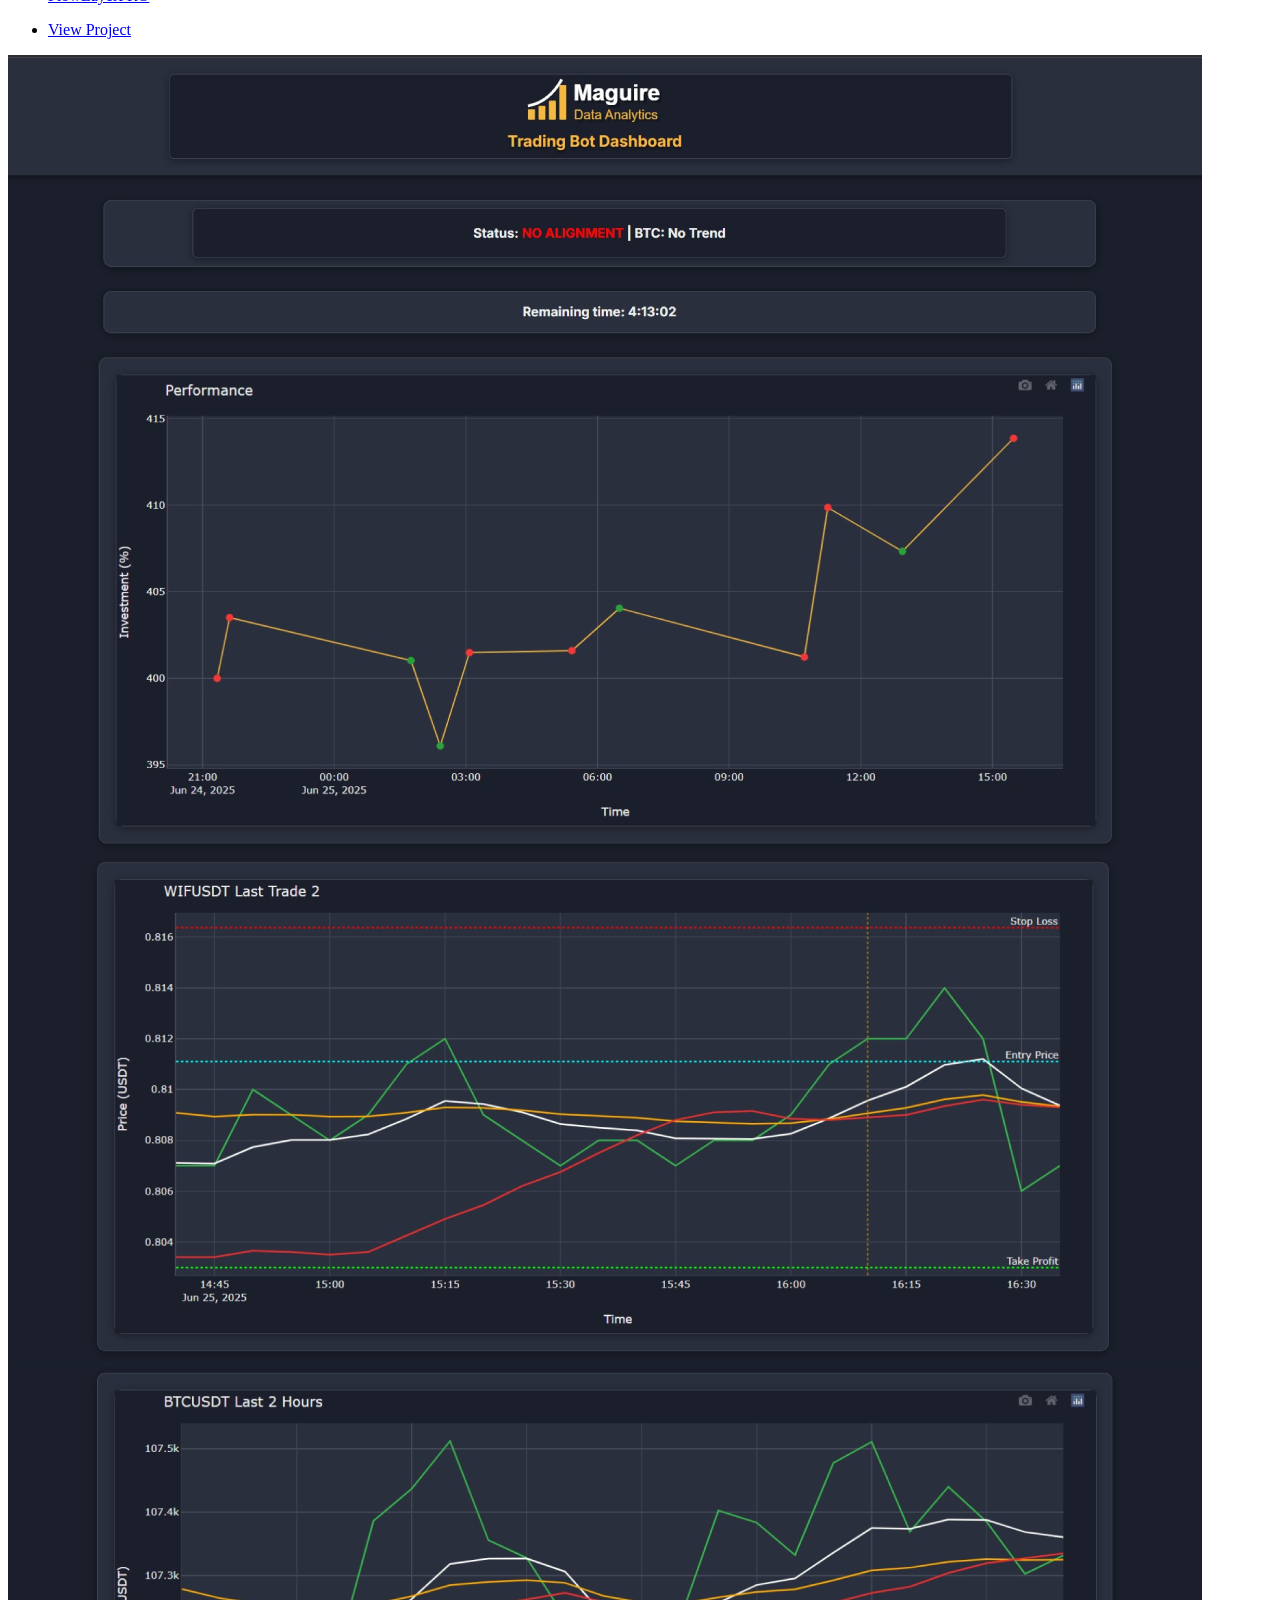
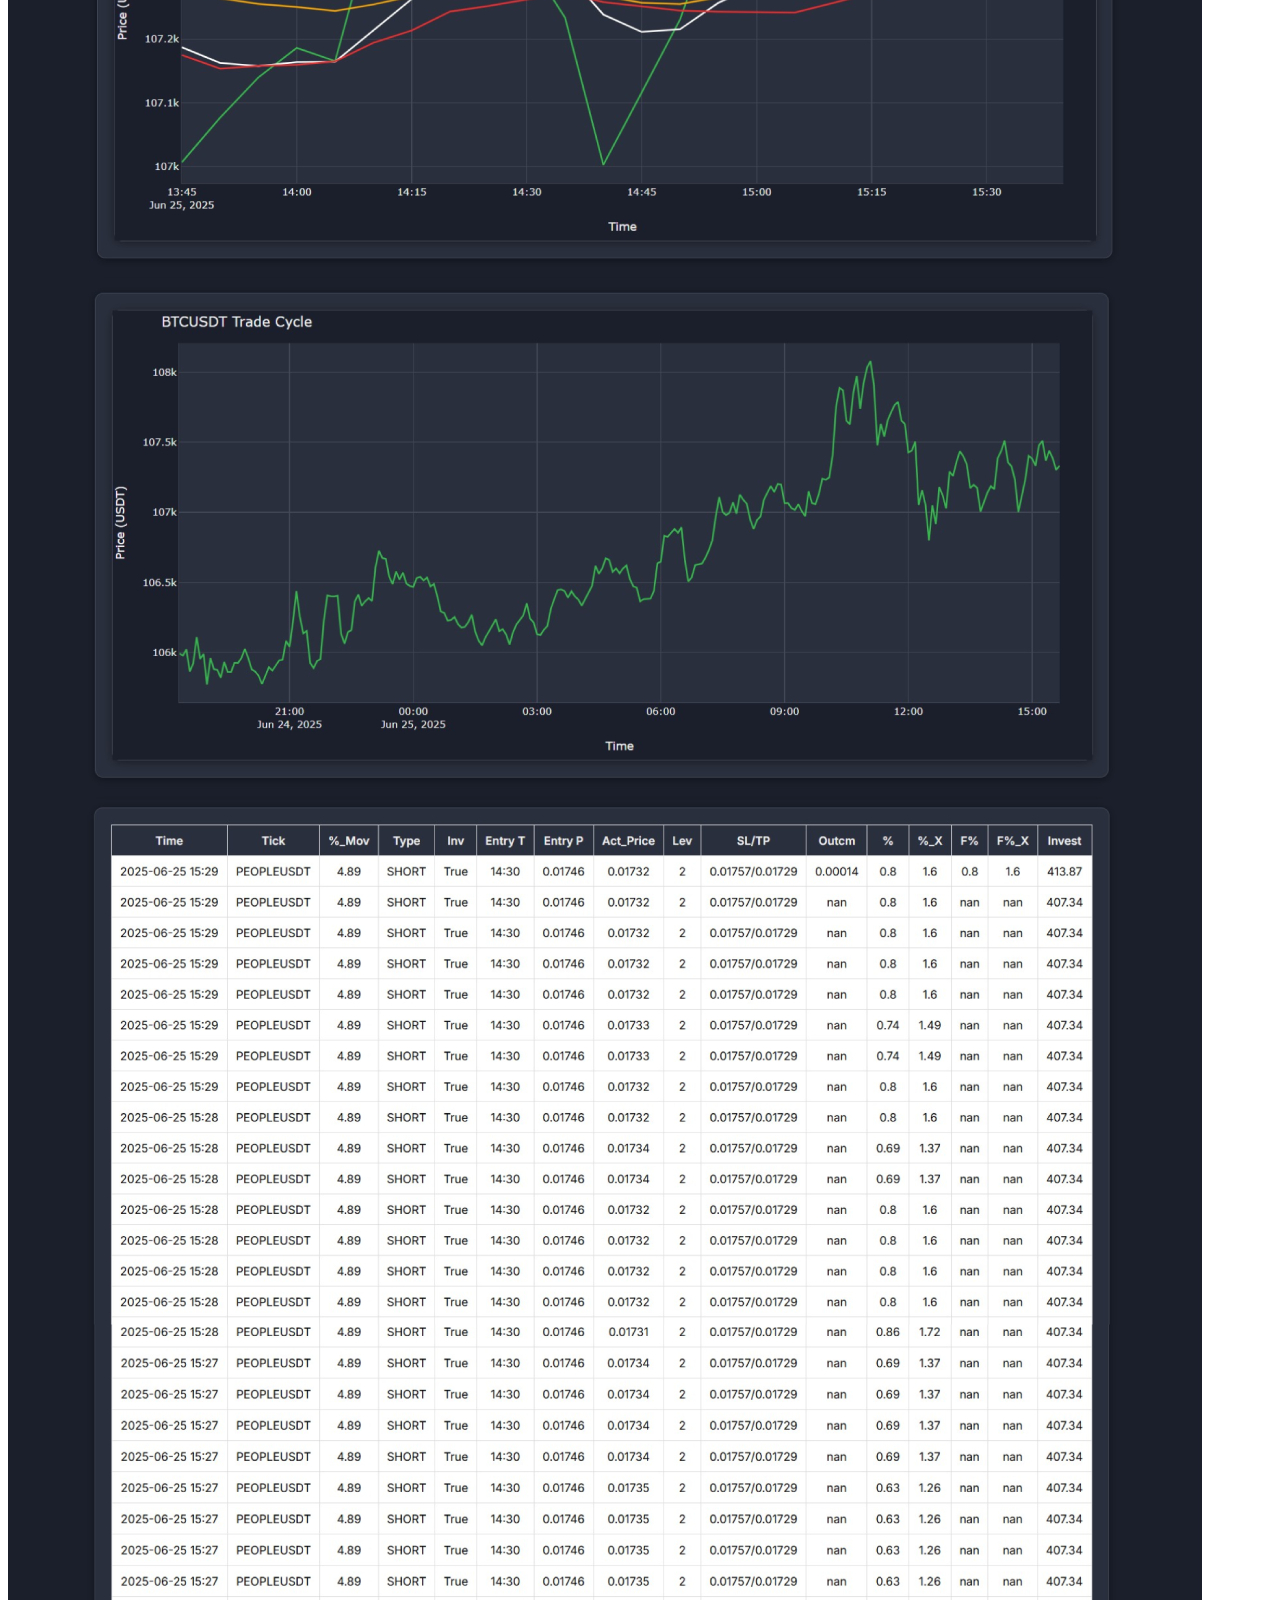
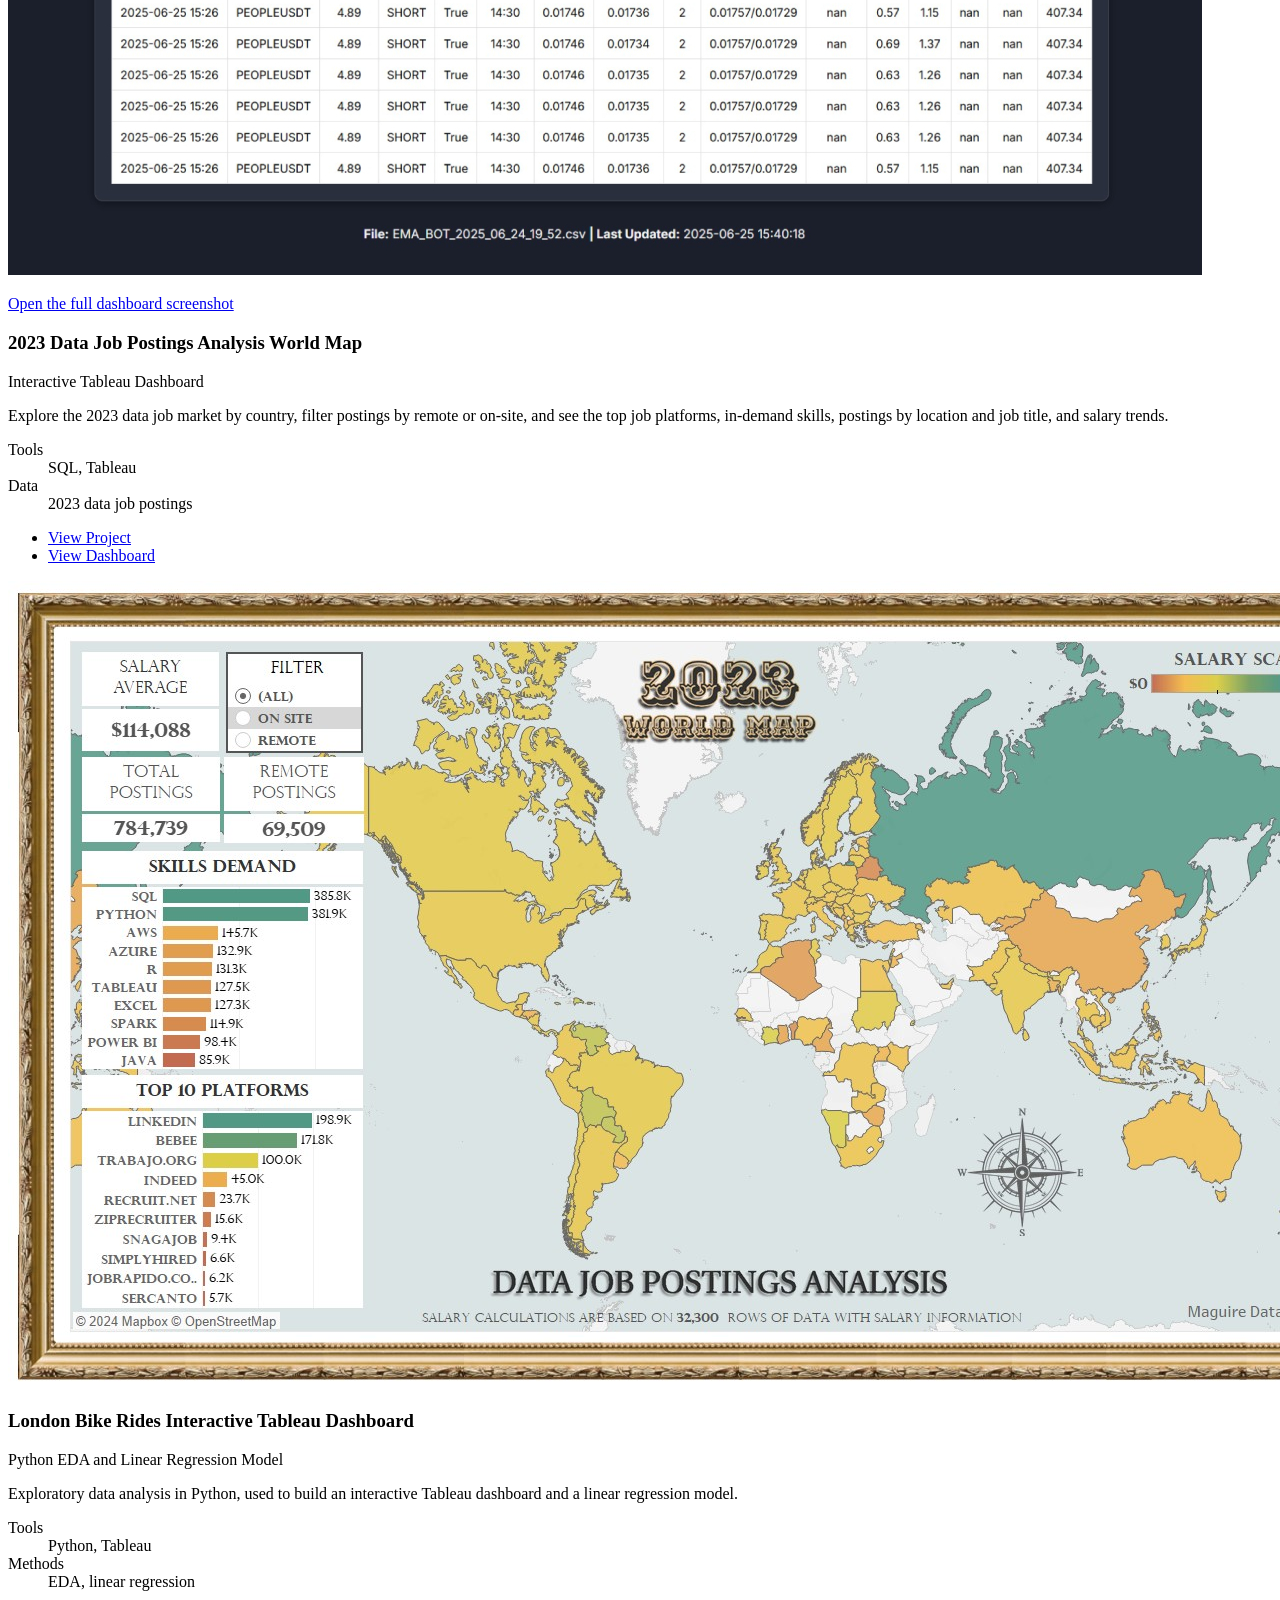
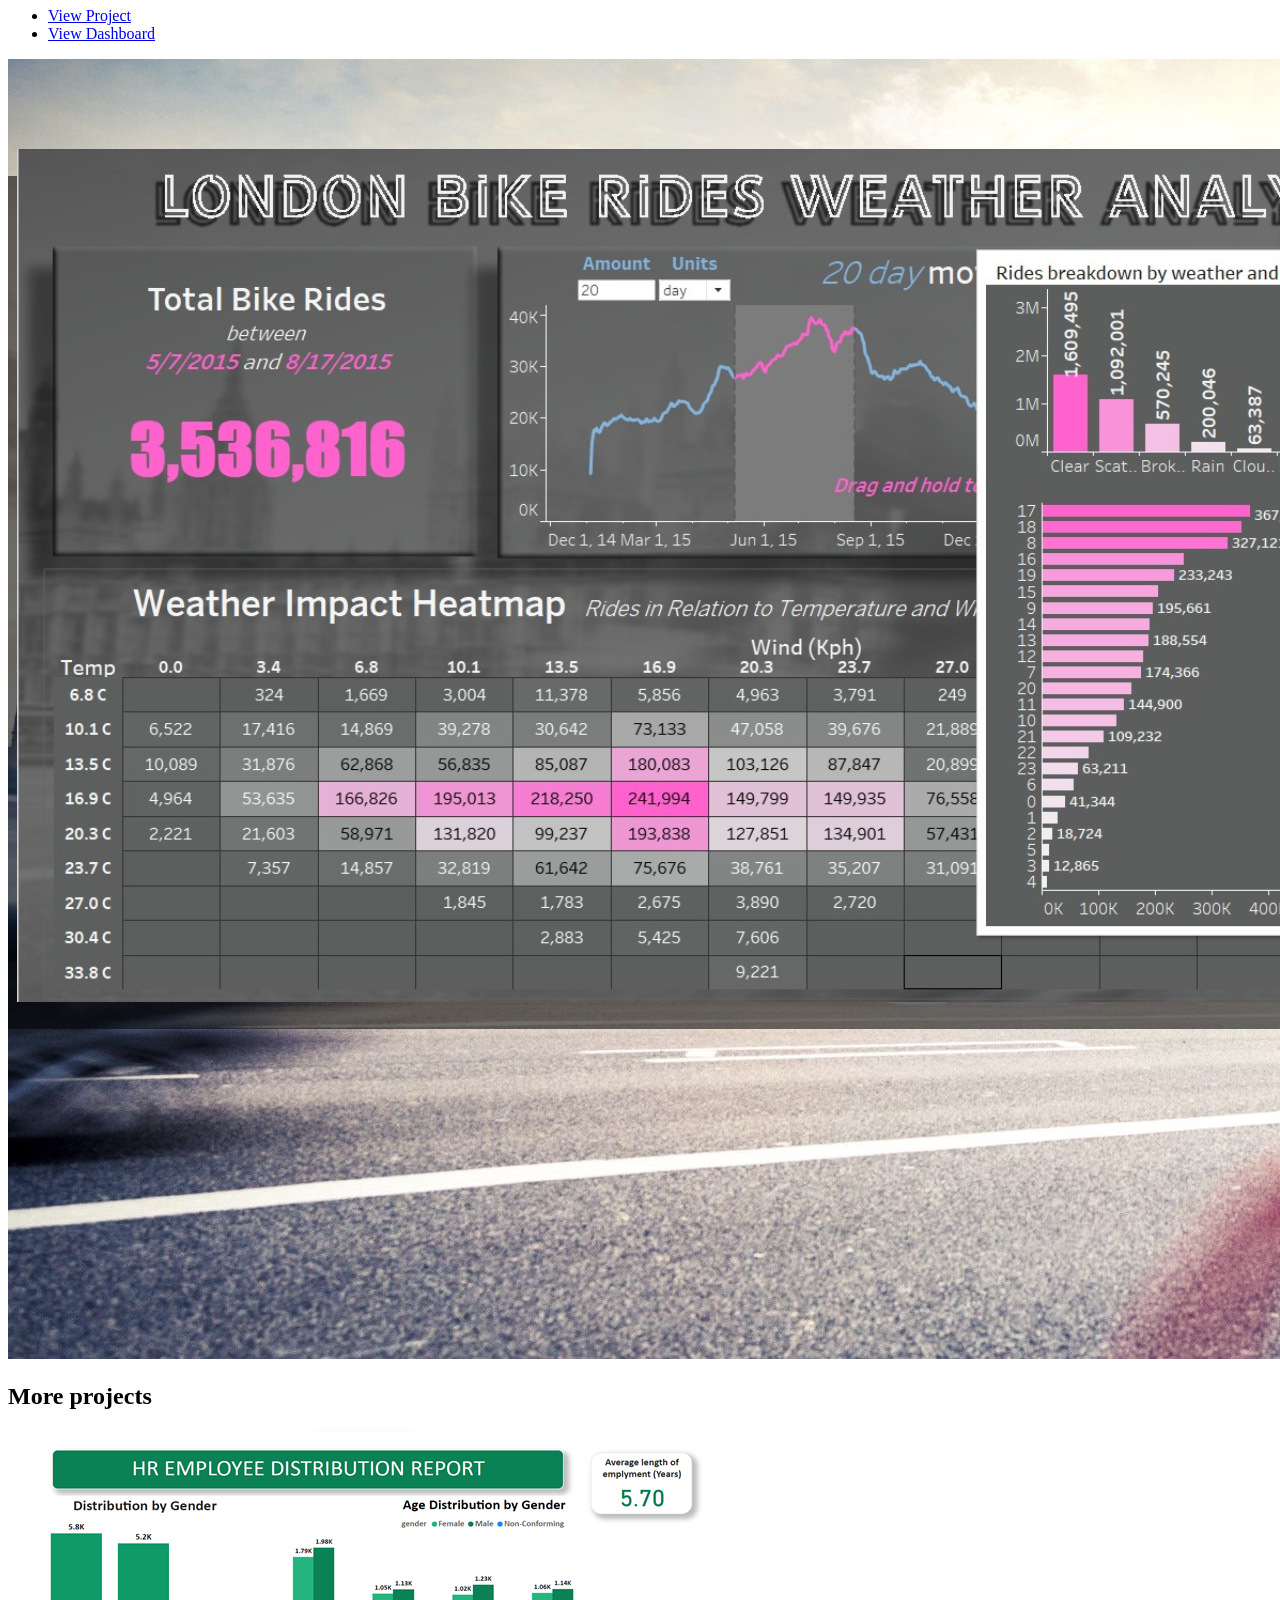
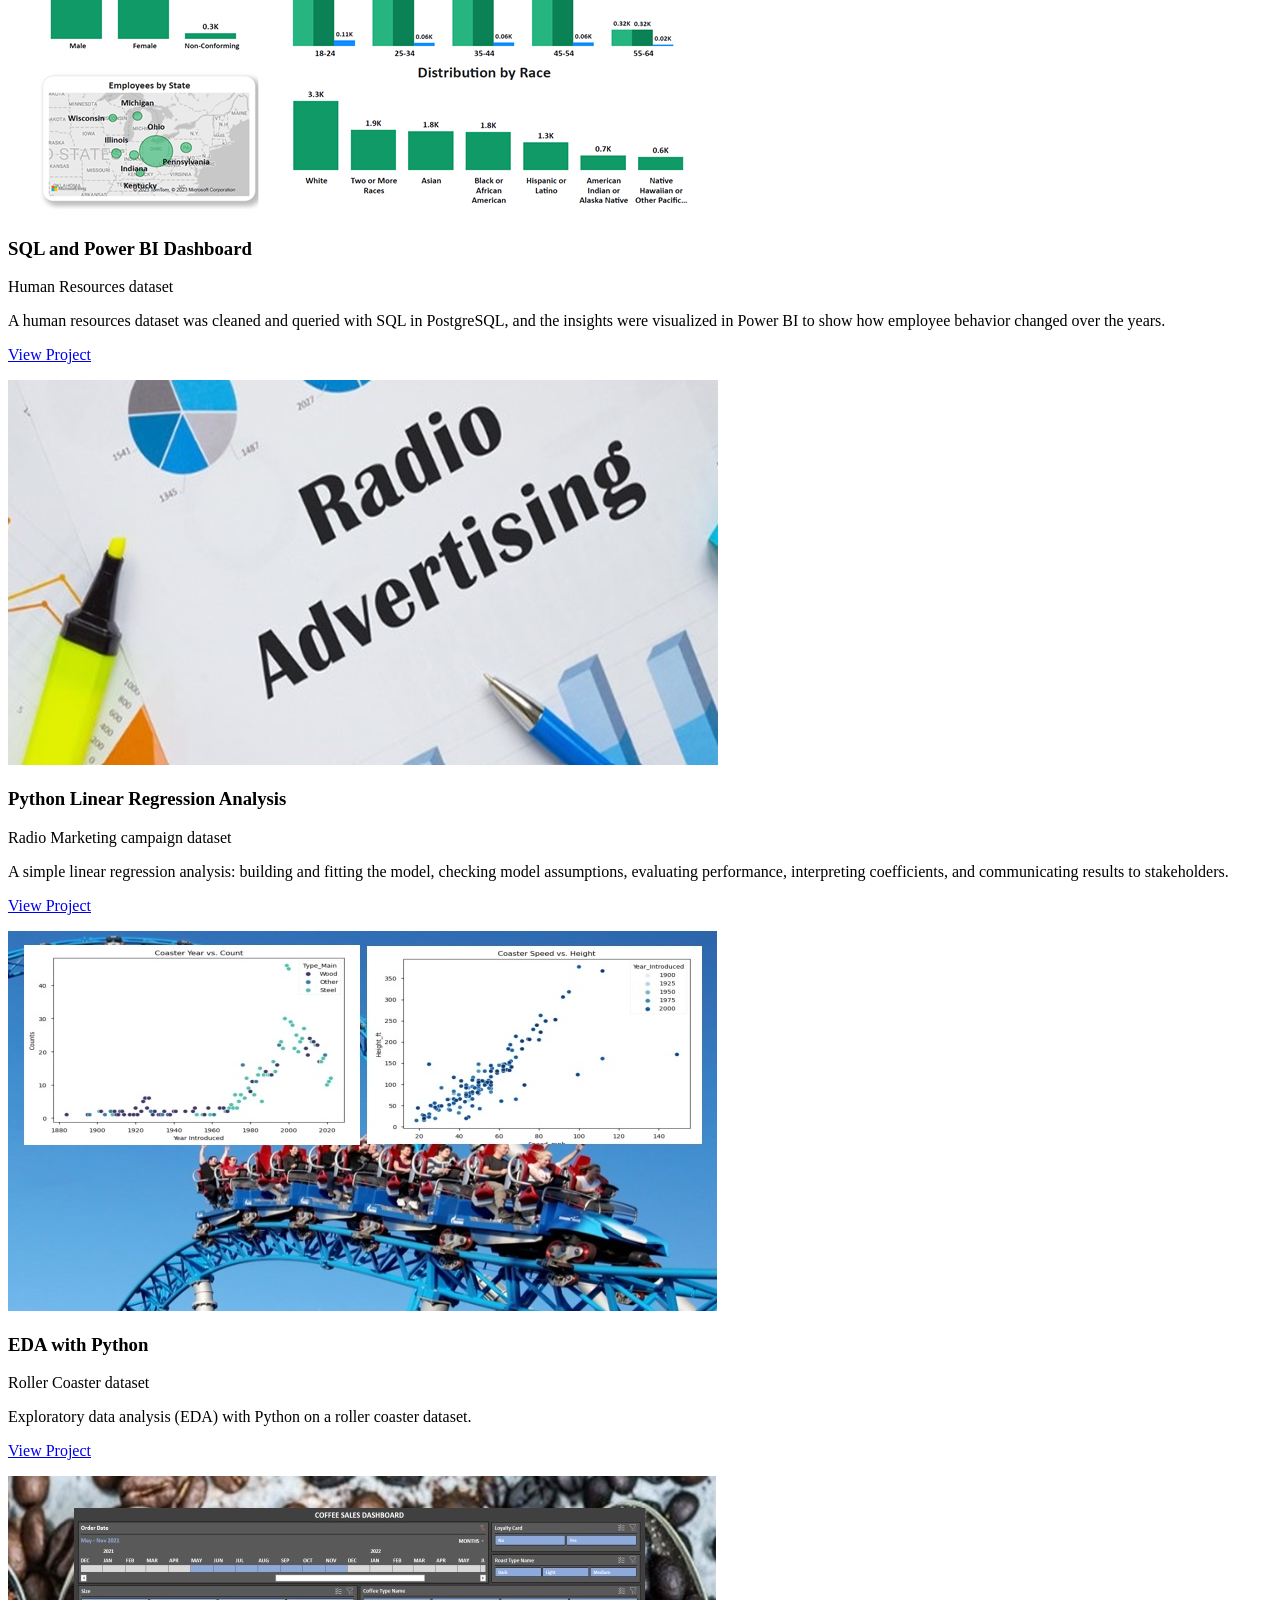
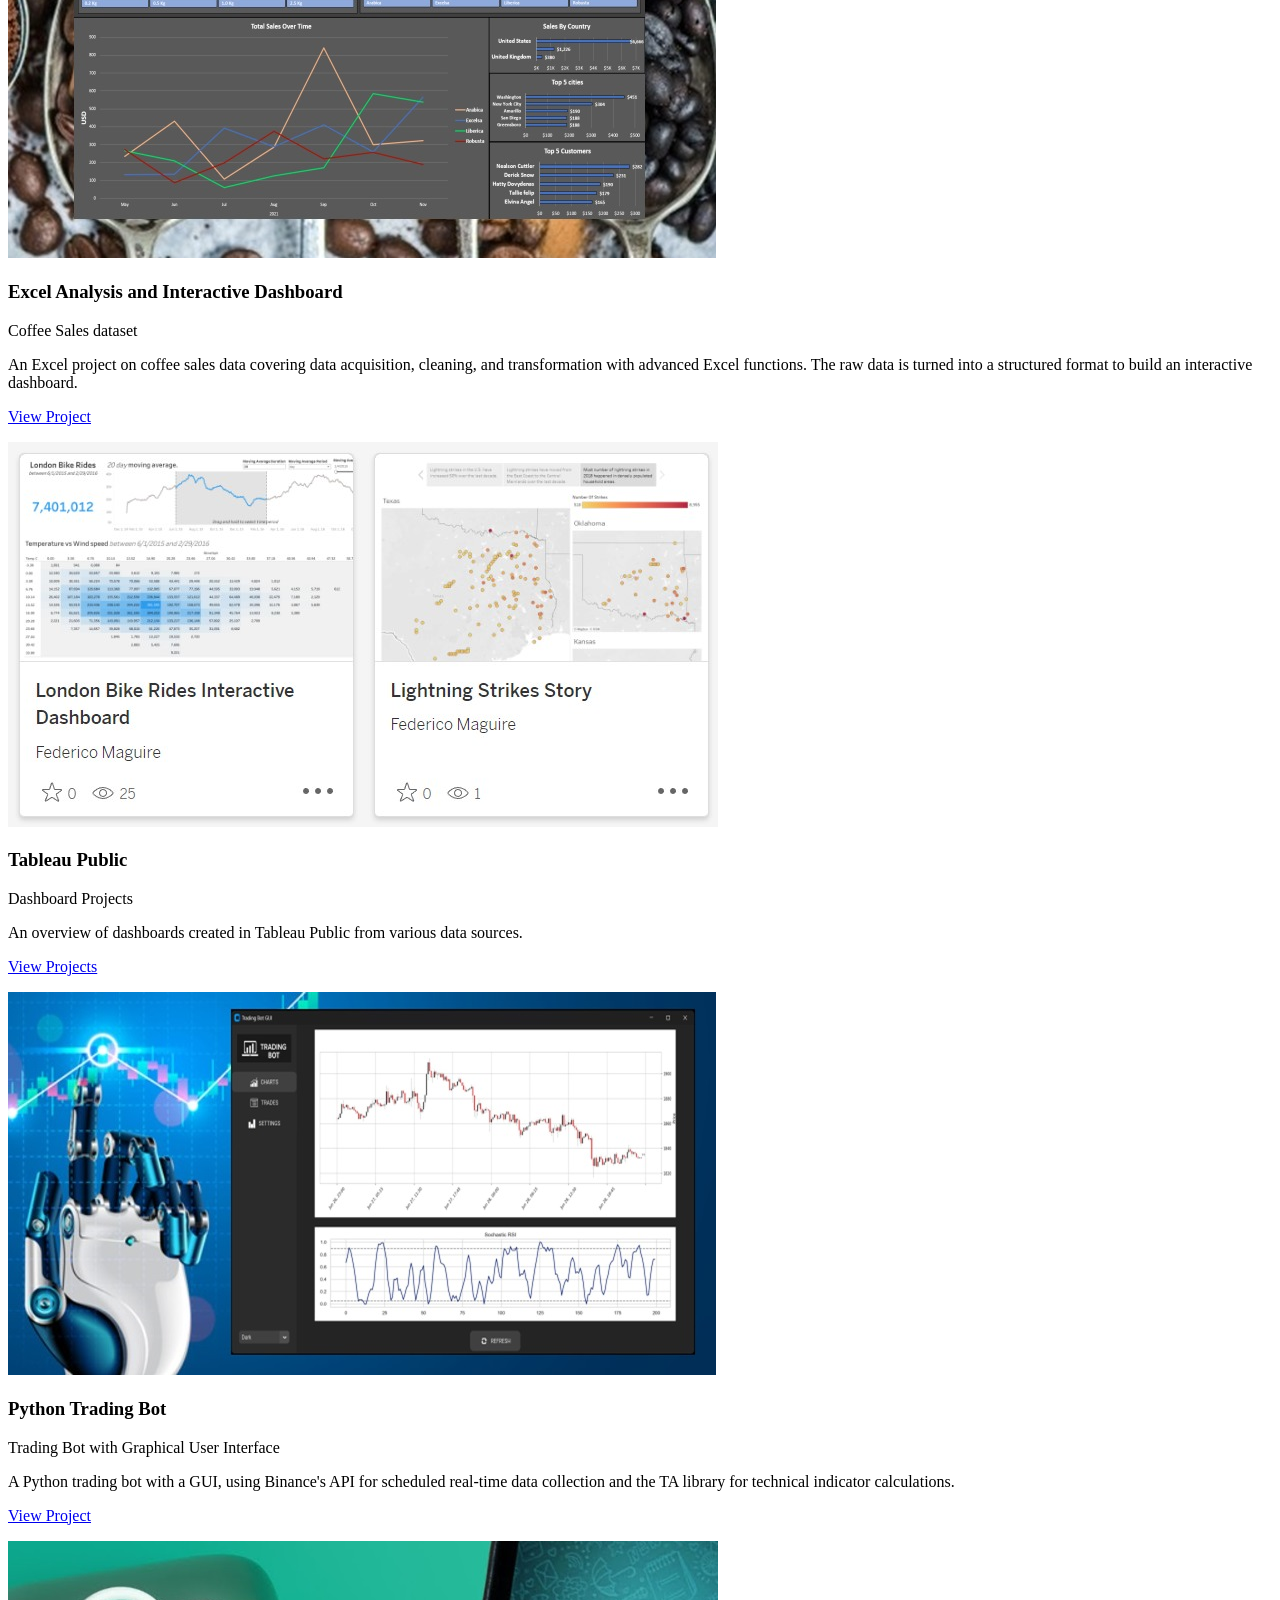
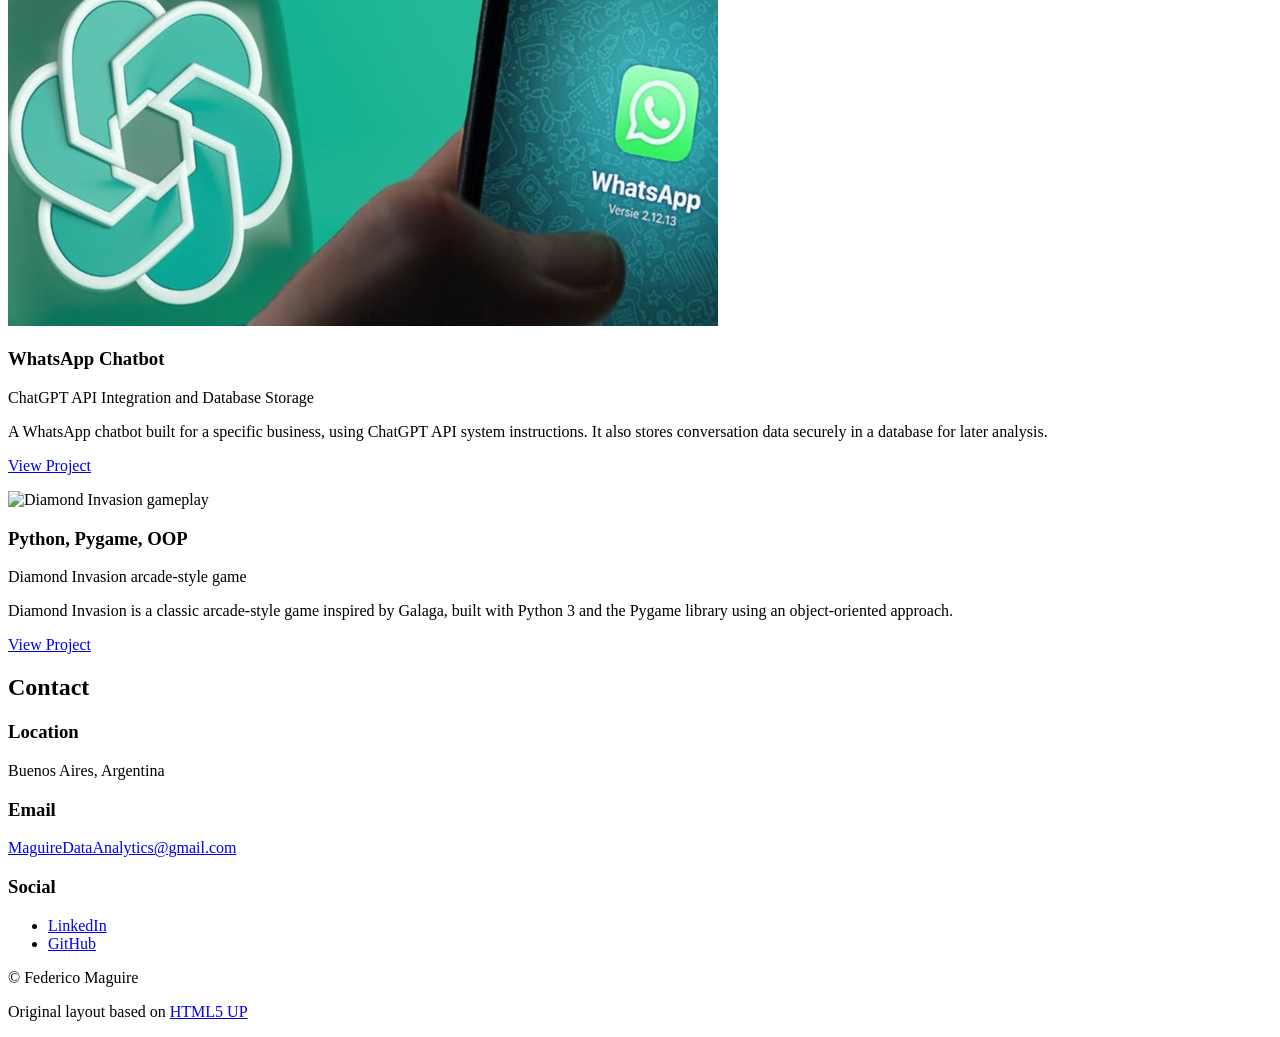
==== commit 9e2a4a0b: "Add files via upload" ====
--- a/index.html
+++ b/index.html
@@ -1,284 +1,311 @@
-<!DOCTYPE HTML>
-<!--
-	Massively by HTML5 UP
-	html5up.net | @ajlkn
-	Free for personal and commercial use under the CCA 3.0 license (html5up.net/license)
--->
+<!DOCTYPE html>
 <html lang="en">
-	<head>
-		<title>Federico Maguire Portfolio</title>
-		<meta charset="utf-8" />
-		<meta name="viewport" content="width=device-width, initial-scale=1" />
-		<link rel="stylesheet" href="assets/css/main.css" />
-		<noscript><link rel="stylesheet" href="assets/css/noscript.css" /></noscript>
-	</head>
-	<body class="is-preload">
-
-		<!-- Wrapper -->
-			<div id="wrapper" class="fade-in">
-
-				<!-- Intro -->
-					<div id="intro">
-						<h1>Federico Maguire<br />
-						Portfolio</h1>
-						<p style="text-align: center;">
-							AI trainer (RLHF) and data analyst. At Scale AI, I evaluated and stress-tested
-							LLM responses to Python and SQL coding tasks across 10+ projects, including reviewer roles.
-							I work with Python, SQL, Excel, Tableau, and Power BI, and I'm currently building FlowLayerPRO,
-							a real-time order flow analytics desktop app. Before data, I spent 13 years in CNC and CAD/CAM design.
-						</p>
-						<ul class="actions">
-							<li><a href="#header" class="button icon solid solo fa-arrow-down scrolly">Continue</a></li>
-						</ul>
-					</div>
-
-				<!-- Nav -->
-					<nav id="nav">
-						<ul class="links">
-							<li class="active"><a href="index.html">Data Projects</a></li>
-							<li><a href="flowlayerpro.html">FlowLayerPRO</a></li>
-							<li><a href="generic.html">Resume &amp; Courses</a></li>
-							<li><a href="elements.html">CNC CAD/CAM Design</a></li>
-						</ul>
-						<ul class="icons">
-							<li><a href="mailto:MaguireDataAnalytics@gmail.com" class="icon fa-envelope"><span class="label">Email</span></a></li>
-							<li><a href="https://www.linkedin.com/in/Federico-Maguire/" class="icon brands alt fa-linkedin"><span class="label">LinkedIn</span></a></li>
-							<li><a href="https://github.com/FedeMaguire" class="icon brands fa-github"><span class="label">GitHub</span></a></li>
-						</ul>
-					</nav>
-
-				<!-- Main -->
-					<div id="main">
-
-						<!-- Featured Post: FlowLayerPRO -->
-							<article class="post featured">
-								<header>
-									<h2><span style="text-transform: none;">FlowLayerPRO</span></h2>
-									<h3>Real-time order flow analytics desktop app for crypto futures traders</h3>
-									<p>A Windows desktop app that streams live trades and order-book depth from Binance, Bybit, and OKX,
-									showing liquidity walls, large trades, icebergs, and delta at a 300 ms refresh rate.
-									Built with a Python engine, a Tauri shell, and Plotly.js WebGL charts, developed with an AI coding
-									assistant under strict review: every change was verified with logs or live-market stress tests
-									(up to 4 h 41 min across three exchanges with zero slow cycles).
-									It grew out of my earlier Binance trading bot with a Flask live dashboard.</p>
-								</header>
-
-								<div class="box alt">
-									<div class="row gtr-50 gtr-uniform">
-										<div class="col-6 col-12-small"><a href="flowlayerpro.html" class="image fit"><img src="images/flowlayerpro/loading.jpg" alt="FlowLayerPRO loading screen with the app logo" /></a></div>
-										<div class="col-6 col-12-small"><a href="flowlayerpro.html" class="image fit"><img src="images/flowlayerpro/dashboard.jpg" alt="FlowLayerPRO main chart with liquidity walls, large trades, icebergs, and delta" /></a></div>
-									</div>
-								</div>
-								<ul class="actions special">
-									<li><a href="flowlayerpro.html" class="button large">View Case Study</a></li>
-									<li><a href="#binance-bot" class="button large">See the Early Version</a></li>
-								</ul>
-							</article>
-
-						<!-- Featured Post: CARMAGNO -->
-							<article class="post featured">
-								<header>
-									<h2>CARMAGNO</h2>
-									<h3>CRM for car dealerships, with an insurance-quoting module</h3>
-									<p>A web platform that runs a car dealership from one place: vehicle inventory, clients and leads,
-									sales, commissions, vehicle-registration paperwork, and insurance quotes. Each agency's data is kept
-									separate, with a shared inventory every agency can browse, and access is set by role for five user types.
-									I worked as consultant and collaborator for the dealership owner: I turned his business needs into
-									specs and instructions for an AI coding agent, and oversaw its work until each feature worked as he intended.
-									Built with PHP, MySQL, and JavaScript on an 85-table database, and live since 2026.</p>
-								</header>
-
-								<div class="box alt">
-									<div class="row gtr-50 gtr-uniform">
-										<div class="col-6 col-12-small"><a href="https://carmagno.com.ar/index.php" class="image fit"><img src="images/carmagno/homepage.jpg" alt="CARMAGNO homepage with the agency login form" /></a></div>
-										<div class="col-6 col-12-small"><a href="https://carmagno.com.ar/index.php" class="image fit"><img src="images/carmagno/dashboard.jpg" alt="CARMAGNO dashboard showing leads, stock, daily tasks, agenda, and insurance status" /></a></div>
-									</div>
-								</div>
-								<ul class="actions special">
-									<li><a href="https://carmagno.com.ar/index.php" class="button large">Visit Website</a></li>
-								</ul>
-							</article>
-
-						<!-- Featured Post -->
-							<article class="post featured" id="binance-bot">
-								<header>
-									<h2>Binance Trading Bot with Web App Live Dashboard</h2>
-									<h3>A real-time Binance trading bot developed in Python.</h3>
-									<p>It streams its performance
-									live to a Flask-based web app, providing real-time updates on trading activity,
-									performance metrics, trading cycle charts, and overall system status.</p>
-								</header>
-
-								<a class="image main"><img src="images/full.jpg" alt="Trading bot web app live dashboard" /></a>
-								<ul class="actions special">
-									<li><a href="https://github.com/FedeMaguire/TradingBot-Web-App" class="button large">View Project</a></li>
-								</ul>
-							</article>
-
-						<!-- Featured Post -->
-							<article class="post featured">
-								<header>
-									<h2>2023 Data Job Postings Analysis World Map</h2>
-									<h3>Interactive Tableau Dashboard</h3>
-									<p>Explore the 2023 data job market by country, filter postings by remote or on-site,
-										and see the top job platforms, in-demand skills, postings by location and job title, and salary trends.</p>
-								</header>
-
-								<a class="image main"><img src="images/mapdashboatrd.jpg" alt="Tableau world map of data job salaries" /></a>
-								<ul class="actions special">
-									<li><a href="https://github.com/FedeMaguire/Luke-Barousse-SQL-Course" class="button large">View Project</a></li>
-									<li><a href="https://public.tableau.com/views/2023DatasalariesAnalysis/SalaryaverageMap?:language=en-US&amp;:sid=&amp;:display_count=n&amp;:origin=viz_share_link" class="button large">View Dashboard</a></li>
-								</ul>
-							</article>
-
-						<!-- Featured Post -->
-						<article class="post featured">
-							<header>
-								<h2>London Bike Rides Interactive Tableau Dashboard</h2>
-								<h3>Python EDA and Linear Regression Model</h3>
-								<p>Exploratory data analysis in Python, used to build an interactive Tableau dashboard and a linear regression model.</p>
-							</header>
-							<a class="image main"><img src="images/dashboardbike2.jpg" alt="London bike rides Tableau dashboard" /></a>
-							<ul class="actions special">
-								<li><a href="https://github.com/FedeMaguire/London-Bikes-Sharing-EDA-Tableau-Regression-Model" class="button large">View Project</a></li>
-								<li><a href="https://public.tableau.com/views/LondonBikeRidesInteractiveDashboard_17006937338830/Dashboard1?:language=en-US&amp;:sid=&amp;:display_count=n&amp;:origin=viz_share_link" class="button large">View Dashboard</a></li>
-							</ul>
-						</article>
-
-						<!-- Posts -->
-							<section class="posts">
-								<article>
-									<header>
-										<h2>SQL and Power BI Dashboard</h2>
-										<h3>Human Resources dataset</h3>
-									</header>
-									<a class="image fit"><img src="images/hrdashboard.png" alt="Power BI human resources dashboard" /></a>
-									<p>A human resources dataset was cleaned and queried with SQL in PostgreSQL, and the insights were visualized in Power BI to show how employee behavior changed over the years.</p>
-									<ul class="actions special">
-										<li><a href="https://github.com/FedeMaguire/HR-Dashboard-PostgreSQL-PowerBI" class="button">View Project</a></li>
-									</ul>
-								</article>
-								<article>
-									<header>
-										<h2>Python Linear Regression Analysis</h2>
-										<h3>Radio Marketing campaign dataset</h3>
-									</header>
-									<a class="image fit"><img src="images/radiosales.jpg" alt="Linear regression of radio marketing and sales" /></a>
-									<p>A simple linear regression analysis: building and fitting the model, checking model assumptions, evaluating performance, interpreting coefficients, and communicating results to stakeholders.</p>
-									<ul class="actions special">
-										<li><a href="https://github.com/FedeMaguire/SALES-OLS-linear-regression-MODEL-Python" class="button">View Project</a></li>
-									</ul>
-								</article>
-								<article>
-									<header>
-										<h2>EDA with Python</h2>
-										<h3>Roller Coaster dataset</h3>
-									</header>
-									<a class="image fit"><img src="images/rollercoaster.jpg" alt="Roller coaster dataset charts" /></a>
-									<p>Exploratory data analysis (EDA) with Python on a roller coaster dataset.</p>
-									<ul class="actions special">
-										<li><a href="https://github.com/FedeMaguire/EDA-Roller-Coaster-Python" class="button">View Project</a></li>
-									</ul>
-								</article>
-
-								<article>
-									<header>
-										<h2>Excel Analysis and Interactive Dashboard</h2>
-										<h3>Coffee Sales dataset</h3>
-									</header>
-									<a class="image fit"><img src="images/coffeesales.jpg" alt="Excel coffee sales dashboard" /></a>
-									<p>An Excel project on coffee sales data covering data acquisition, cleaning, and transformation with advanced Excel functions. The raw data is turned into a structured format to build an interactive dashboard.</p>
-									<ul class="actions special">
-										<li><a href="https://github.com/FedeMaguire/Coffee_Sales-Interactive_Dashboard-Excel" class="button">View Project</a></li>
-									</ul>
-								</article>
-
-								<article>
-									<header>
-										<h2>Tableau Public</h2>
-										<h3>Dashboard Projects</h3>
-									</header>
-									<a class="image fit"><img src="images/tableaudashboards.jpg" alt="Tableau Public dashboards" /></a>
-									<p>An overview of dashboards created in Tableau Public from various data sources.</p>
-									<ul class="actions special">
-										<li><a href="https://public.tableau.com/app/profile/federico.maguire/vizzes" class="button">View Projects</a></li>
-									</ul>
-								</article>
-								<article>
-									<header>
-										<h2>Python Trading Bot</h2>
-										<h3>Trading Bot with Graphical User Interface</h3>
-									</header>
-									<a class="image fit"><img src="images/tradingbot.jpg" alt="Python trading bot GUI" /></a>
-									<p>A Python trading bot with a GUI, using Binance's API for scheduled real-time data collection and the TA library for technical indicator calculations.</p>
-									<ul class="actions special">
-										<li><a href="https://github.com/FedeMaguire/Python-Trading-Bot" class="button">View Project</a></li>
-									</ul>
-								</article>
-								<article>
-									<header>
-										<h2>WhatsApp Chatbot</h2>
-										<h3>ChatGPT API Integration and Database Storage</h3>
-									</header>
-									<a class="image fit"><img src="images/chatbot.jpg" alt="WhatsApp chatbot conversation" /></a>
-									<p>A WhatsApp chatbot built for a specific business, using ChatGPT API system instructions. It also stores conversation data securely in a database for later analysis.</p>
-									<ul class="actions special">
-										<li><a href="https://github.com/FedeMaguire/Whatsapp-ChatGPT-Chatbot" class="button">View Project</a></li>
-									</ul>
-								</article>
-								<article>
-									<header>
-										<h2>Python, Pygame, OOP</h2>
-										<h3>Diamond Invasion arcade-style game</h3>
-									</header>
-									<a class="image fit"><img src="images/gameplay capture.gif" alt="Diamond Invasion gameplay" /></a>
-									<p>Diamond Invasion is a classic arcade-style game inspired by Galaga, built with Python 3 and the Pygame library using an object-oriented approach.</p>
-									<ul class="actions special">
-										<li><a href="https://github.com/FedeMaguire/Diamond_Invasion-Game-" class="button">View Project</a></li>
-									</ul>
-								</article>
-							</section>
-
-						<hr />
-
-						<!-- Contact -->
-						<section class="split contact">
-							<section class="alt">
-								<h3>Location</h3>
-								<p>Buenos Aires, Argentina</p>
-							</section>
-							<section>
-								<h3>Email</h3>
-								<ul class="icons alt">
-									<li><a href="mailto:MaguireDataAnalytics@gmail.com"><span class="label">MaguireDataAnalytics@gmail.com</span></a></li>
-								</ul>
-							</section>
-							<section>
-								<h3>Social</h3>
-								<ul class="icons alt">
-									<li><a href="https://www.linkedin.com/in/Federico-Maguire/" class="icon brands alt fa-linkedin"><span class="label">LinkedIn</span></a></li>
-									<li><a href="https://github.com/FedeMaguire" class="icon brands fa-github"><span class="label">GitHub</span></a></li>
-								</ul>
-							</section>
-						</section>
-
-					</div>
-
-				<!-- Copyright -->
-					<div id="copyright">
-						<ul><li>&copy; Federico Maguire</li><li>Design: <a href="https://html5up.net">HTML5 UP</a></li></ul>
-					</div>
-
+<head>
+	<meta charset="utf-8" />
+	<meta name="viewport" content="width=device-width, initial-scale=1" />
+	<title>Federico Maguire Portfolio</title>
+	<meta name="description" content="Federico Maguire: AI trainer (RLHF) and data analyst working with Python, SQL, Excel, Tableau, and Power BI, with 13 years of CNC and CAD/CAM design behind him." />
+	<meta name="theme-color" content="#0e141a" />
+	<link rel="preload" href="assets/fonts/archivo-latin-wdth-normal.woff2" as="font" type="font/woff2" crossorigin />
+	<link rel="stylesheet" href="assets/css/site.css" />
+</head>
+<body>
+	<a class="skip-link" href="#main">Skip to content</a>
+
+	<svg width="0" height="0" style="position:absolute" aria-hidden="true">
+		<symbol id="i-mail" viewBox="0 0 24 24"><path fill="none" stroke="currentColor" stroke-width="1.6" d="M3 5.5h18v13H3z"/><path fill="none" stroke="currentColor" stroke-width="1.6" d="m3.5 6 8.5 7 8.5-7"/></symbol>
+		<symbol id="i-linkedin" viewBox="0 0 24 24"><path fill="currentColor" d="M4.98 3.5a2.5 2.5 0 1 1 0 5 2.5 2.5 0 0 1 0-5zM3 9.75h4v11H3zM9.5 9.75h3.8v1.5h.06c.53-1 1.83-2.05 3.77-2.05 4.03 0 4.77 2.65 4.77 6.1v5.45h-4v-4.83c0-1.15-.02-2.63-1.6-2.63-1.6 0-1.85 1.25-1.85 2.55v4.91h-4z"/></symbol>
+		<symbol id="i-github" viewBox="0 0 24 24"><path fill="currentColor" d="M12 2.2a10 10 0 0 0-3.16 19.49c.5.09.68-.22.68-.48v-1.7c-2.78.6-3.37-1.34-3.37-1.34-.46-1.16-1.11-1.47-1.11-1.47-.91-.62.07-.6.07-.6 1 .07 1.53 1.03 1.53 1.03.9 1.52 2.34 1.08 2.91.83.09-.65.35-1.08.63-1.33-2.22-.25-4.55-1.11-4.55-4.94 0-1.09.39-1.98 1.03-2.68-.1-.25-.45-1.27.1-2.64 0 0 .84-.27 2.75 1.02a9.5 9.5 0 0 1 5 0c1.91-1.29 2.75-1.02 2.75-1.02.55 1.37.2 2.39.1 2.64.64.7 1.03 1.59 1.03 2.68 0 3.84-2.34 4.68-4.57 4.93.36.31.68.92.68 1.85v2.74c0 .27.18.58.69.48A10 10 0 0 0 12 2.2z"/></symbol>
+	</svg>
+
+	<header class="site-header">
+		<div class="container">
+			<a class="brand" href="index.html"><span class="brand-mark" aria-hidden="true"></span>Federico Maguire</a>
+			<button class="nav-toggle" type="button" aria-expanded="false" aria-controls="site-nav"><span class="nav-toggle-bars" aria-hidden="true"></span>Menu</button>
+			<nav class="nav" id="site-nav" aria-label="Main">
+				<ul class="nav-links">
+					<li><a href="index.html" aria-current="page">Data Projects</a></li>
+					<li><a href="flowlayerpro.html">FlowLayerPRO</a></li>
+					<li><a href="generic.html">Resume &amp; Courses</a></li>
+					<li><a href="elements.html">CNC CAD/CAM Design</a></li>
+				</ul>
+				<ul class="icon-links">
+					<li><a href="mailto:MaguireDataAnalytics@gmail.com" aria-label="Email"><svg aria-hidden="true"><use href="#i-mail"/></svg></a></li>
+					<li><a href="https://www.linkedin.com/in/Federico-Maguire/" aria-label="LinkedIn"><svg aria-hidden="true"><use href="#i-linkedin"/></svg></a></li>
+					<li><a href="https://github.com/FedeMaguire" aria-label="GitHub"><svg aria-hidden="true"><use href="#i-github"/></svg></a></li>
+				</ul>
+			</nav>
+		</div>
+	</header>
+
+	<!-- Intro -->
+	<section class="hero" aria-labelledby="intro-title">
+		<div class="container">
+			<h1 class="hero-title" id="intro-title">Federico Maguire<span class="hero-title-sub">Portfolio</span></h1>
+			<p class="hero-lead">
+				AI trainer (RLHF) and data analyst. At Scale AI, I evaluated and stress-tested
+				LLM responses to Python and SQL coding tasks across 10+ projects, including reviewer roles.
+				I work with Python, SQL, Excel, Tableau, and Power BI, and I'm currently building FlowLayerPRO,
+				a real-time order flow analytics desktop app. Before data, I spent 13 years in CNC and CAD/CAM design.
+			</p>
+			<ul class="actions">
+				<li><a href="#main" class="button button--primary">View projects</a></li>
+				<li><a href="images/Federico_Maguire_Resume.pdf" class="button">Resume (PDF)</a></li>
+			</ul>
+
+		</div>
+	</section>
+
+	<main id="main">
+
+		<!-- Featured -->
+		<section class="section" id="work" aria-labelledby="featured-title">
+			<div class="container">
+				<div class="section-head">
+					<h2 id="featured-title">Featured work</h2>
+				</div>
+
+				<!-- FlowLayerPRO -->
+				<article class="project">
+					<div class="project-body">
+						<h3>FlowLayerPRO</h3>
+						<p class="project-sub">Real-time order flow analytics desktop app for crypto futures traders</p>
+						<p>A Windows desktop app that streams live trades and order-book depth from Binance, Bybit, and OKX,
+						showing liquidity walls, large trades, icebergs, and delta at a 300 ms refresh rate.
+						Built with a Python engine, a Tauri shell, and Plotly.js WebGL charts, developed with an AI coding
+						assistant under strict review: every change was verified with logs or live-market stress tests
+						(up to 4 h 41 min across three exchanges with zero slow cycles).
+						It grew out of my earlier Binance trading bot with a Flask live dashboard.</p>
+						<dl class="spec">
+							<div><dt>Product</dt><dd>Windows desktop app</dd></div>
+							<div><dt>Exchanges</dt><dd>Binance, Bybit, OKX</dd></div>
+							<div><dt>Stack</dt><dd>Python, Tauri, Plotly.js</dd></div>
+							<div><dt>Refresh</dt><dd>300 ms</dd></div>
+						</dl>
+						<ul class="actions">
+							<li><a href="flowlayerpro.html" class="button button--primary">View Case Study</a></li>
+							<li><a href="#binance-bot" class="button">See the Early Version</a></li>
+						</ul>
+					</div>
+					<div class="project-media frame frame--accent">
+						<div class="media-stack">
+							<a href="flowlayerpro.html" class="shot"><img src="images/flowlayerpro/loading.jpg" alt="FlowLayerPRO loading screen with the app logo" width="1600" height="860" /></a>
+							<a href="flowlayerpro.html" class="shot"><img src="images/flowlayerpro/dashboard.jpg" alt="FlowLayerPRO main chart with liquidity walls, large trades, icebergs, and delta" width="1600" height="861" loading="lazy" /></a>
+						</div>
+					</div>
+				</article>
+
+				<!-- CARMAGNO -->
+				<article class="project project--flip">
+					<div class="project-body">
+						<h3>CARMAGNO</h3>
+						<p class="project-sub">CRM for car dealerships, with an insurance-quoting module</p>
+						<p>A web platform that runs a car dealership from one place: vehicle inventory, clients and leads,
+						sales, commissions, vehicle-registration paperwork, and insurance quotes. Each agency's data is kept
+						separate, with a shared inventory every agency can browse, and access is set by role for five user types.
+						I worked as consultant and collaborator for the dealership owner: I turned his business needs into
+						specs and instructions for an AI coding agent, and oversaw its work until each feature worked as he intended.
+						Built with PHP, MySQL, and JavaScript on an 85-table database, and live since 2026.</p>
+						<dl class="spec">
+							<div><dt>Role</dt><dd>Consultant and collaborator</dd></div>
+							<div><dt>Status</dt><dd>Live since 2026</dd></div>
+							<div><dt>Stack</dt><dd>PHP, MySQL, JavaScript</dd></div>
+							<div><dt>Database</dt><dd>85 tables</dd></div>
+						</dl>
+						<ul class="actions">
+							<li><a href="https://carmagno.com.ar/index.php" class="button button--primary">Visit Website</a></li>
+						</ul>
+					</div>
+					<div class="project-media frame">
+						<div class="media-stack">
+							<a href="https://carmagno.com.ar/index.php" class="shot"><img src="images/carmagno/homepage.jpg" alt="CARMAGNO homepage with the agency login form" width="1600" height="656" loading="lazy" /></a>
+							<a href="https://carmagno.com.ar/index.php" class="shot"><img src="images/carmagno/dashboard.jpg" alt="CARMAGNO dashboard showing leads, stock, daily tasks, agenda, and insurance status" loading="lazy" /></a>
+						</div>
+					</div>
+				</article>
+
+				<!-- Binance trading bot -->
+				<article class="project" id="binance-bot">
+					<div class="project-body">
+						<h3>Binance Trading Bot with Web App Live Dashboard</h3>
+						<p class="project-sub">A real-time Binance trading bot developed in Python.</p>
+						<p>It streams its performance
+						live to a Flask-based web app, providing real-time updates on trading activity,
+						performance metrics, trading cycle charts, and overall system status.</p>
+						<dl class="spec">
+							<div><dt>Stack</dt><dd>Python, Flask</dd></div>
+							<div><dt>Later became</dt><dd><a href="flowlayerpro.html">FlowLayerPRO</a></dd></div>
+						</dl>
+						<ul class="actions">
+							<li><a href="https://github.com/FedeMaguire/TradingBot-Web-App" class="button button--primary">View Project</a></li>
+						</ul>
+					</div>
+					<div class="project-media frame">
+						<a class="shot shot--window" href="images/full.jpg"><img src="images/full.jpg" alt="Trading bot web app live dashboard" width="1194" height="3420" loading="lazy" /></a>
+						<p class="shot-note"><a href="images/full.jpg">Open the full dashboard screenshot</a></p>
+					</div>
+				</article>
+
+				<!-- Data job postings -->
+				<article class="project project--flip">
+					<div class="project-body">
+						<h3>2023 Data Job Postings Analysis World Map</h3>
+						<p class="project-sub">Interactive Tableau Dashboard</p>
+						<p>Explore the 2023 data job market by country, filter postings by remote or on-site,
+						and see the top job platforms, in-demand skills, postings by location and job title, and salary trends.</p>
+						<dl class="spec">
+							<div><dt>Tools</dt><dd>SQL, Tableau</dd></div>
+							<div><dt>Data</dt><dd>2023 data job postings</dd></div>
+						</dl>
+						<ul class="actions">
+							<li><a href="https://github.com/FedeMaguire/2023-Data-Job-Postings-SQL-Analysis" class="button button--primary">View Project</a></li>
+							<li><a href="https://public.tableau.com/views/2023DatasalariesAnalysis/SalaryaverageMap?:language=en-US&amp;:sid=&amp;:display_count=n&amp;:origin=viz_share_link" class="button">View Dashboard</a></li>
+						</ul>
+					</div>
+					<div class="project-media frame">
+						<span class="shot"><img src="images/mapdashboatrd.jpg" alt="Tableau world map of data job salaries" width="1420" height="807" loading="lazy" /></span>
+					</div>
+				</article>
+
+				<!-- London bikes -->
+				<article class="project">
+					<div class="project-body">
+						<h3>London Bike Rides Interactive Tableau Dashboard</h3>
+						<p class="project-sub">Python EDA and Linear Regression Model</p>
+						<p>Exploratory data analysis in Python, used to build an interactive Tableau dashboard and a linear regression model.</p>
+						<dl class="spec">
+							<div><dt>Tools</dt><dd>Python, Tableau</dd></div>
+							<div><dt>Methods</dt><dd>EDA, linear regression</dd></div>
+						</dl>
+						<ul class="actions">
+							<li><a href="https://github.com/FedeMaguire/London-Bikes-Sharing-EDA-Tableau-Regression-Model" class="button button--primary">View Project</a></li>
+							<li><a href="https://public.tableau.com/views/LondonBikeRidesInteractiveDashboard_17006937338830/Dashboard1?:language=en-US&amp;:sid=&amp;:display_count=n&amp;:origin=viz_share_link" class="button">View Dashboard</a></li>
+						</ul>
+					</div>
+					<div class="project-media frame">
+						<span class="shot"><img src="images/dashboardbike2.jpg" alt="London bike rides Tableau dashboard" loading="lazy" /></span>
+					</div>
+				</article>
 			</div>
-
-		<!-- Scripts -->
-			<script src="assets/js/jquery.min.js"></script>
-			<script src="assets/js/jquery.scrollex.min.js"></script>
-			<script src="assets/js/jquery.scrolly.min.js"></script>
-			<script src="assets/js/browser.min.js"></script>
-			<script src="assets/js/breakpoints.min.js"></script>
-			<script src="assets/js/util.js"></script>
-			<script src="assets/js/main.js"></script>
-
-	</body>
+		</section>
+
+		<!-- More projects -->
+		<section class="section" aria-labelledby="more-title">
+			<div class="container">
+				<div class="section-head">
+					<h2 id="more-title">More projects</h2>
+				</div>
+
+				<div class="grid">
+					<article class="card">
+						<div class="card-media"><img src="images/hrdashboard.png" alt="Power BI human resources dashboard" loading="lazy" /></div>
+						<div class="card-body">
+							<h3>SQL and Power BI Dashboard</h3>
+							<p class="card-sub">Human Resources dataset</p>
+							<p>A human resources dataset was cleaned and queried with SQL in PostgreSQL, and the insights were visualized in Power BI to show how employee behavior changed over the years.</p>
+							<p class="card-link"><a href="https://github.com/FedeMaguire/HR-Dashboard-PostgreSQL-PowerBI">View Project</a></p>
+						</div>
+					</article>
+					<article class="card">
+						<div class="card-media"><img src="images/radiosales.jpg" alt="Linear regression of radio marketing and sales" loading="lazy" /></div>
+						<div class="card-body">
+							<h3>Python Linear Regression Analysis</h3>
+							<p class="card-sub">Radio Marketing campaign dataset</p>
+							<p>A simple linear regression analysis: building and fitting the model, checking model assumptions, evaluating performance, interpreting coefficients, and communicating results to stakeholders.</p>
+							<p class="card-link"><a href="https://github.com/FedeMaguire/SALES-OLS-linear-regression-MODEL-Python">View Project</a></p>
+						</div>
+					</article>
+					<article class="card">
+						<div class="card-media"><img src="images/rollercoaster.jpg" alt="Roller coaster dataset charts" loading="lazy" /></div>
+						<div class="card-body">
+							<h3>EDA with Python</h3>
+							<p class="card-sub">Roller Coaster dataset</p>
+							<p>Exploratory data analysis (EDA) with Python on a roller coaster dataset.</p>
+							<p class="card-link"><a href="https://github.com/FedeMaguire/EDA-Roller-Coaster-Python">View Project</a></p>
+						</div>
+					</article>
+					<article class="card">
+						<div class="card-media"><img src="images/coffeesales.jpg" alt="Excel coffee sales dashboard" loading="lazy" /></div>
+						<div class="card-body">
+							<h3>Excel Analysis and Interactive Dashboard</h3>
+							<p class="card-sub">Coffee Sales dataset</p>
+							<p>An Excel project on coffee sales data covering data acquisition, cleaning, and transformation with advanced Excel functions. The raw data is turned into a structured format to build an interactive dashboard.</p>
+							<p class="card-link"><a href="https://github.com/FedeMaguire/Coffee_Sales-Interactive_Dashboard-Excel">View Project</a></p>
+						</div>
+					</article>
+					<article class="card">
+						<div class="card-media"><img src="images/tableaudashboards.jpg" alt="Tableau Public dashboards" loading="lazy" /></div>
+						<div class="card-body">
+							<h3>Tableau Public</h3>
+							<p class="card-sub">Dashboard Projects</p>
+							<p>An overview of dashboards created in Tableau Public from various data sources.</p>
+							<p class="card-link"><a href="https://public.tableau.com/app/profile/federico.maguire/vizzes">View Projects</a></p>
+						</div>
+					</article>
+					<article class="card">
+						<div class="card-media"><img src="images/tradingbot.jpg" alt="Python trading bot GUI" loading="lazy" /></div>
+						<div class="card-body">
+							<h3>Python Trading Bot</h3>
+							<p class="card-sub">Trading Bot with Graphical User Interface</p>
+							<p>A Python trading bot with a GUI, using Binance's API for scheduled real-time data collection and the TA library for technical indicator calculations.</p>
+							<p class="card-link"><a href="https://github.com/FedeMaguire/Python-Data-collection-Trading-Bot">View Project</a></p>
+						</div>
+					</article>
+					<article class="card">
+						<div class="card-media"><img src="images/chatbot.jpg" alt="WhatsApp chatbot conversation" loading="lazy" /></div>
+						<div class="card-body">
+							<h3>WhatsApp Chatbot</h3>
+							<p class="card-sub">ChatGPT API Integration and Database Storage</p>
+							<p>A WhatsApp chatbot built for a specific business, using ChatGPT API system instructions. It also stores conversation data securely in a database for later analysis.</p>
+							<p class="card-link"><a href="https://github.com/FedeMaguire/Whatsapp-ChatGPT-Chatbot">View Project</a></p>
+						</div>
+					</article>
+					<article class="card">
+						<div class="card-media"><img src="images/gameplay capture.gif" alt="Diamond Invasion gameplay" loading="lazy" /></div>
+						<div class="card-body">
+							<h3>Python, Pygame, OOP</h3>
+							<p class="card-sub">Diamond Invasion arcade-style game</p>
+							<p>Diamond Invasion is a classic arcade-style game inspired by Galaga, built with Python 3 and the Pygame library using an object-oriented approach.</p>
+							<p class="card-link"><a href="https://github.com/FedeMaguire/Diamond_Invasion-Game-">View Project</a></p>
+						</div>
+					</article>
+				</div>
+			</div>
+		</section>
+
+	</main>
+
+	<!-- Contact -->
+	<section class="contact" aria-labelledby="contact-title">
+		<div class="container">
+			<h2 id="contact-title">Contact</h2>
+			<div class="contact-grid">
+				<div>
+					<h3>Location</h3>
+					<p>Buenos Aires, Argentina</p>
+				</div>
+				<div>
+					<h3>Email</h3>
+					<p><a href="mailto:MaguireDataAnalytics@gmail.com">MaguireDataAnalytics@gmail.com</a></p>
+				</div>
+				<div>
+					<h3>Social</h3>
+					<ul>
+						<li><a href="https://www.linkedin.com/in/Federico-Maguire/">LinkedIn</a></li>
+						<li><a href="https://github.com/FedeMaguire">GitHub</a></li>
+					</ul>
+				</div>
+			</div>
+		</div>
+	</section>
+
+	<footer class="site-footer">
+		<div class="container">
+			<p>&copy; Federico Maguire</p>
+			<p>Original layout based on <a href="https://html5up.net">HTML5 UP</a></p>
+		</div>
+	</footer>
+
+	<script src="assets/js/site.js"></script>
+</body>
 </html>
